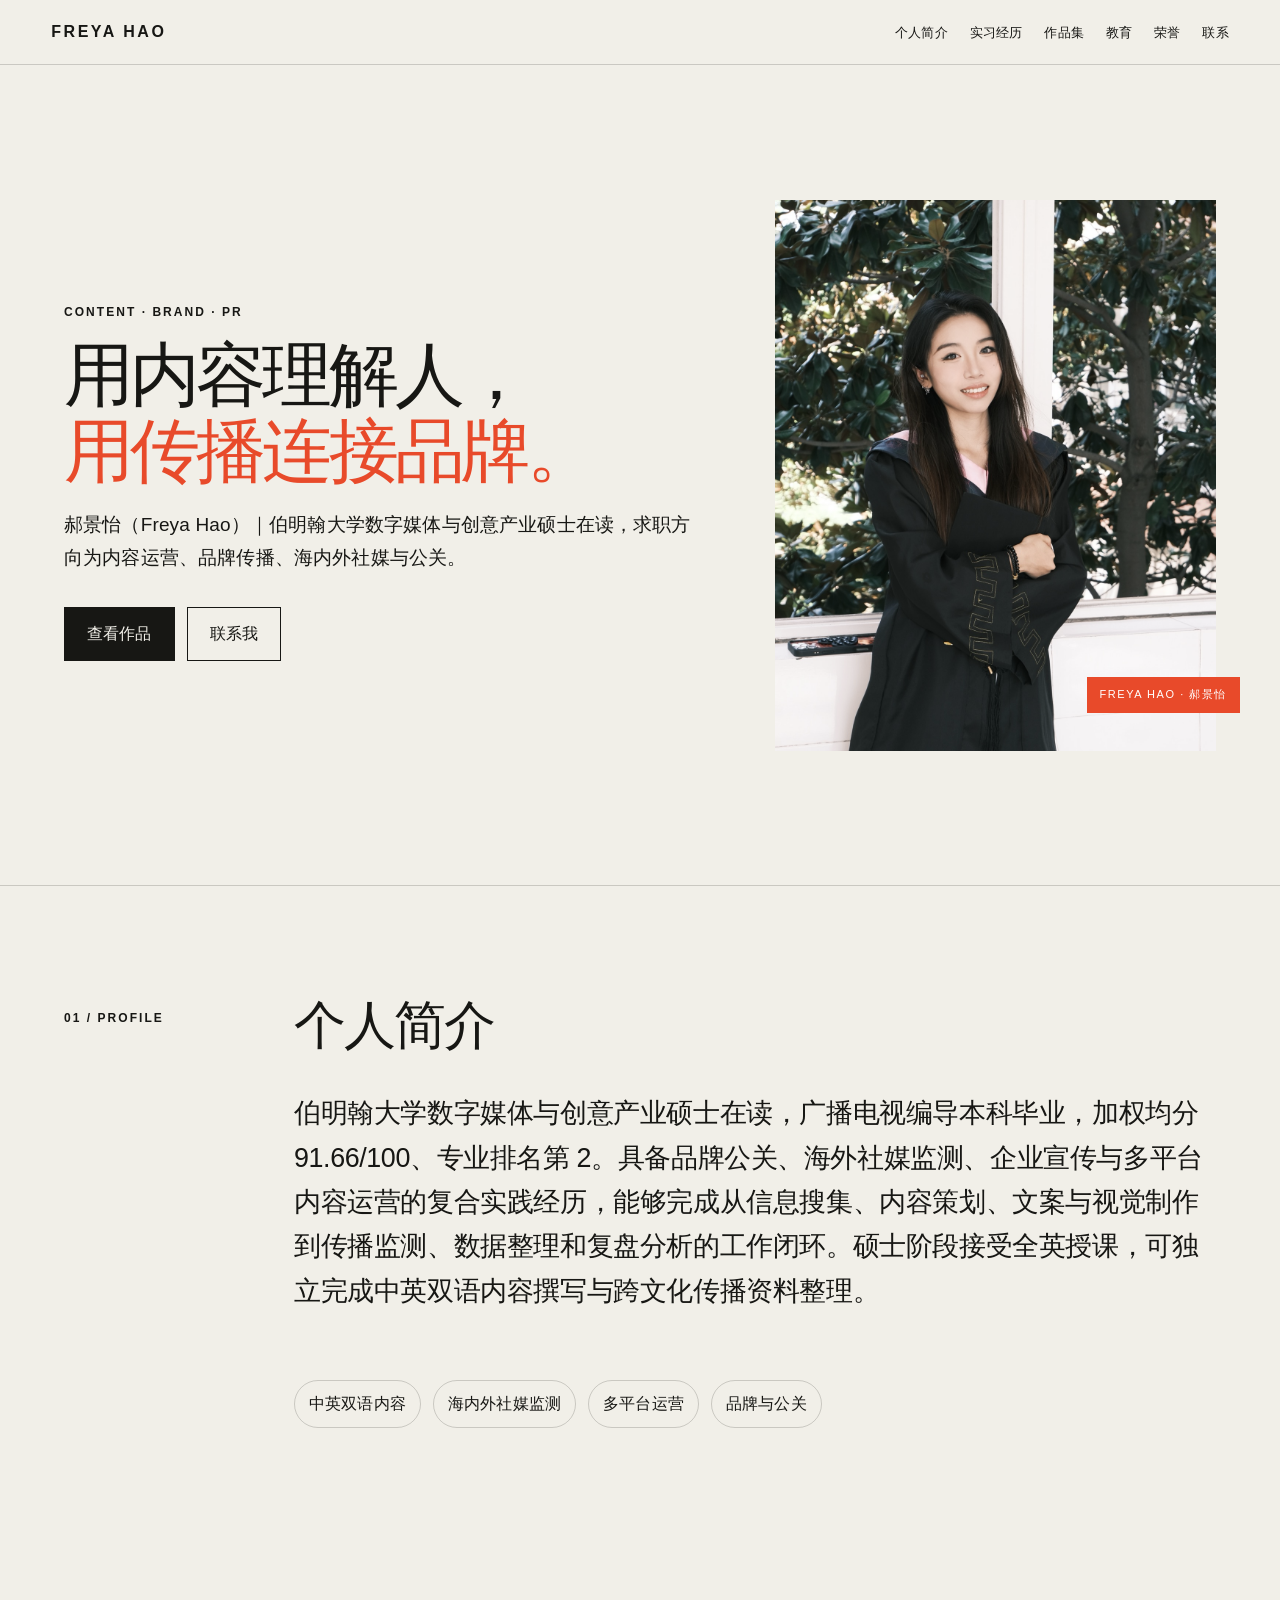
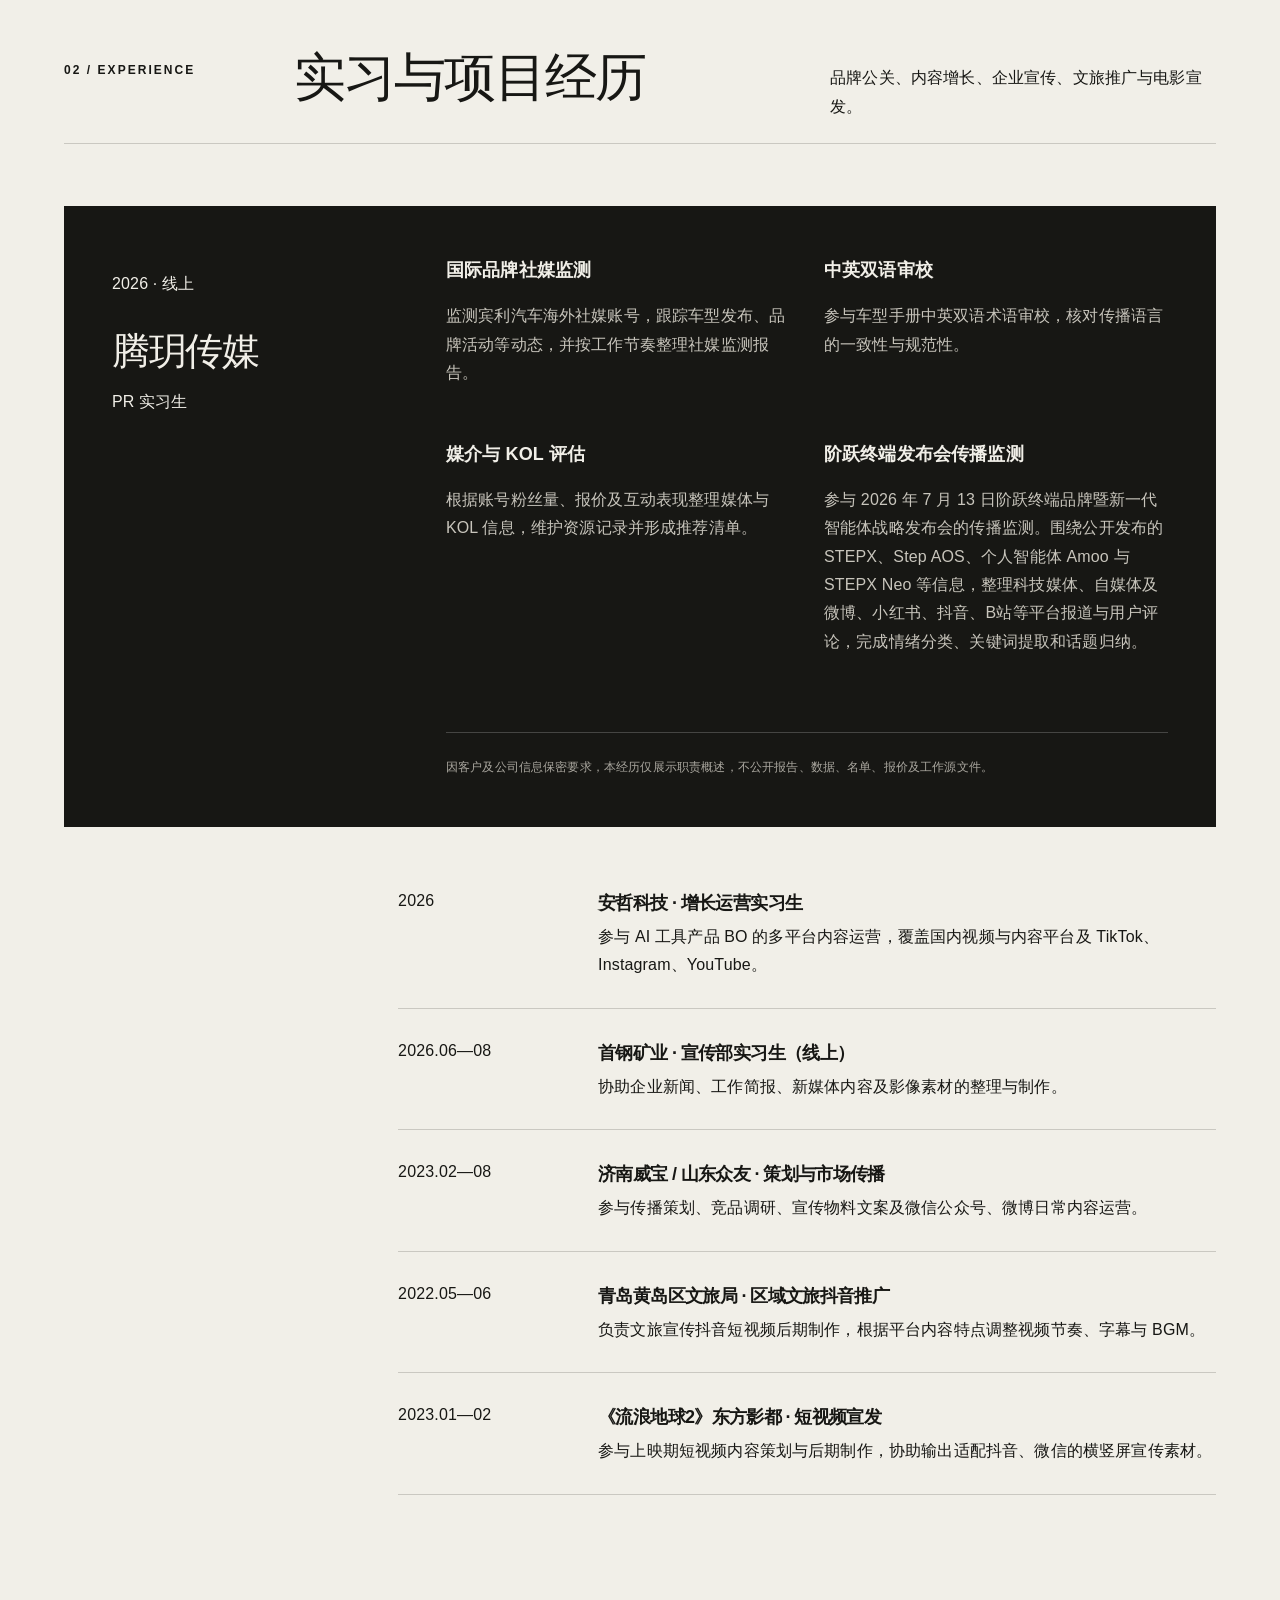
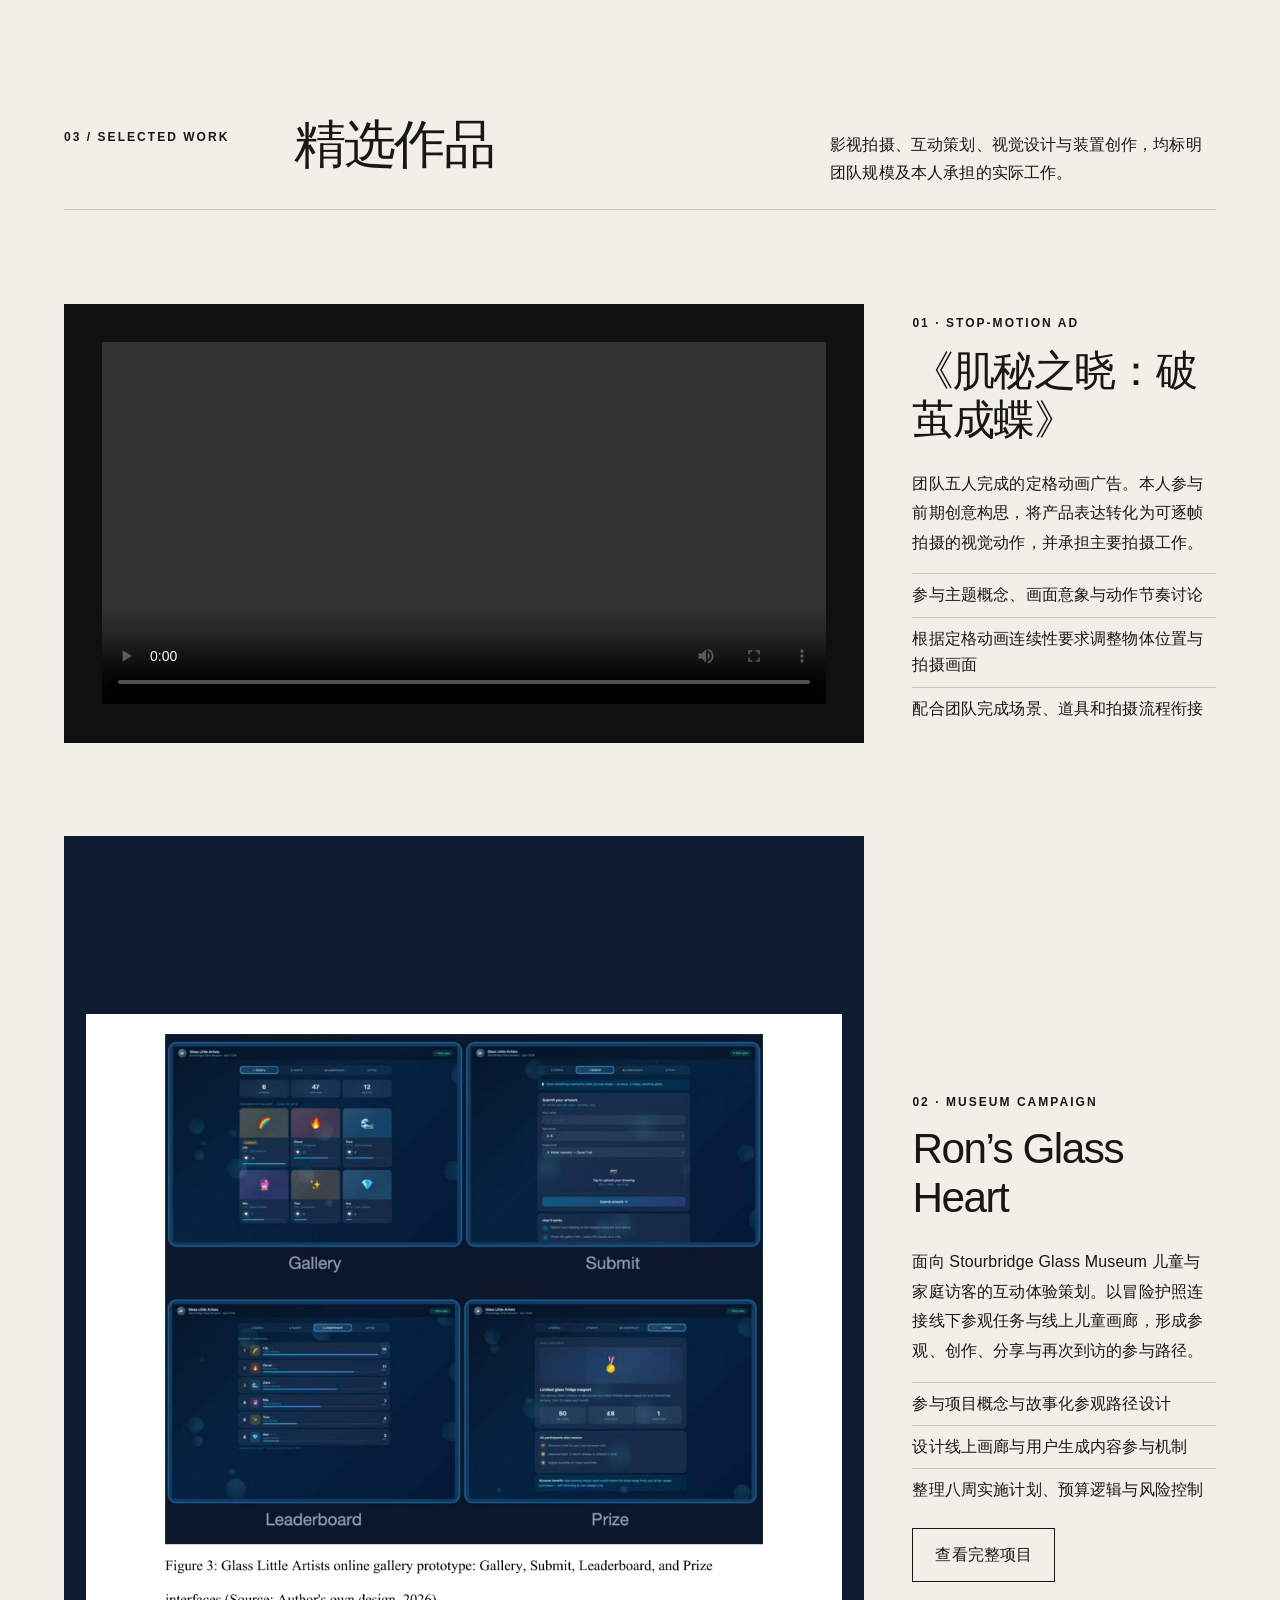
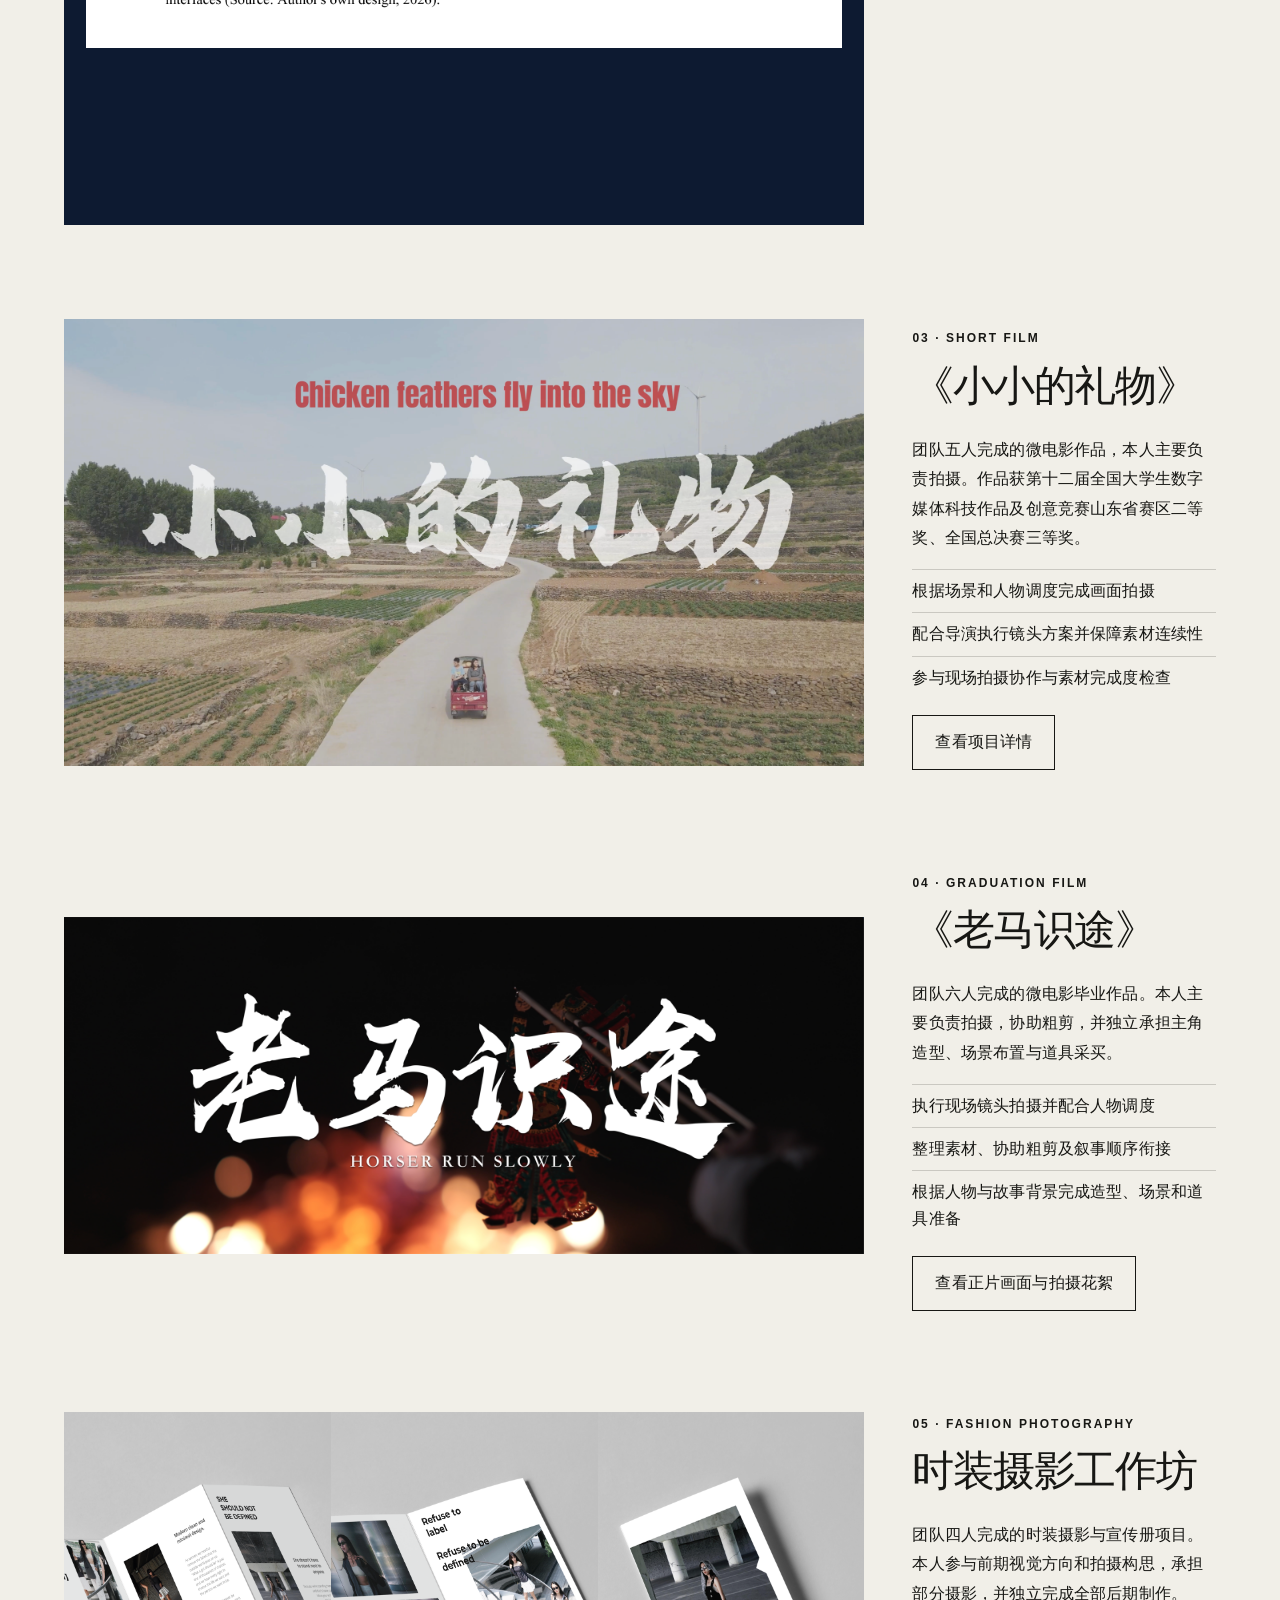
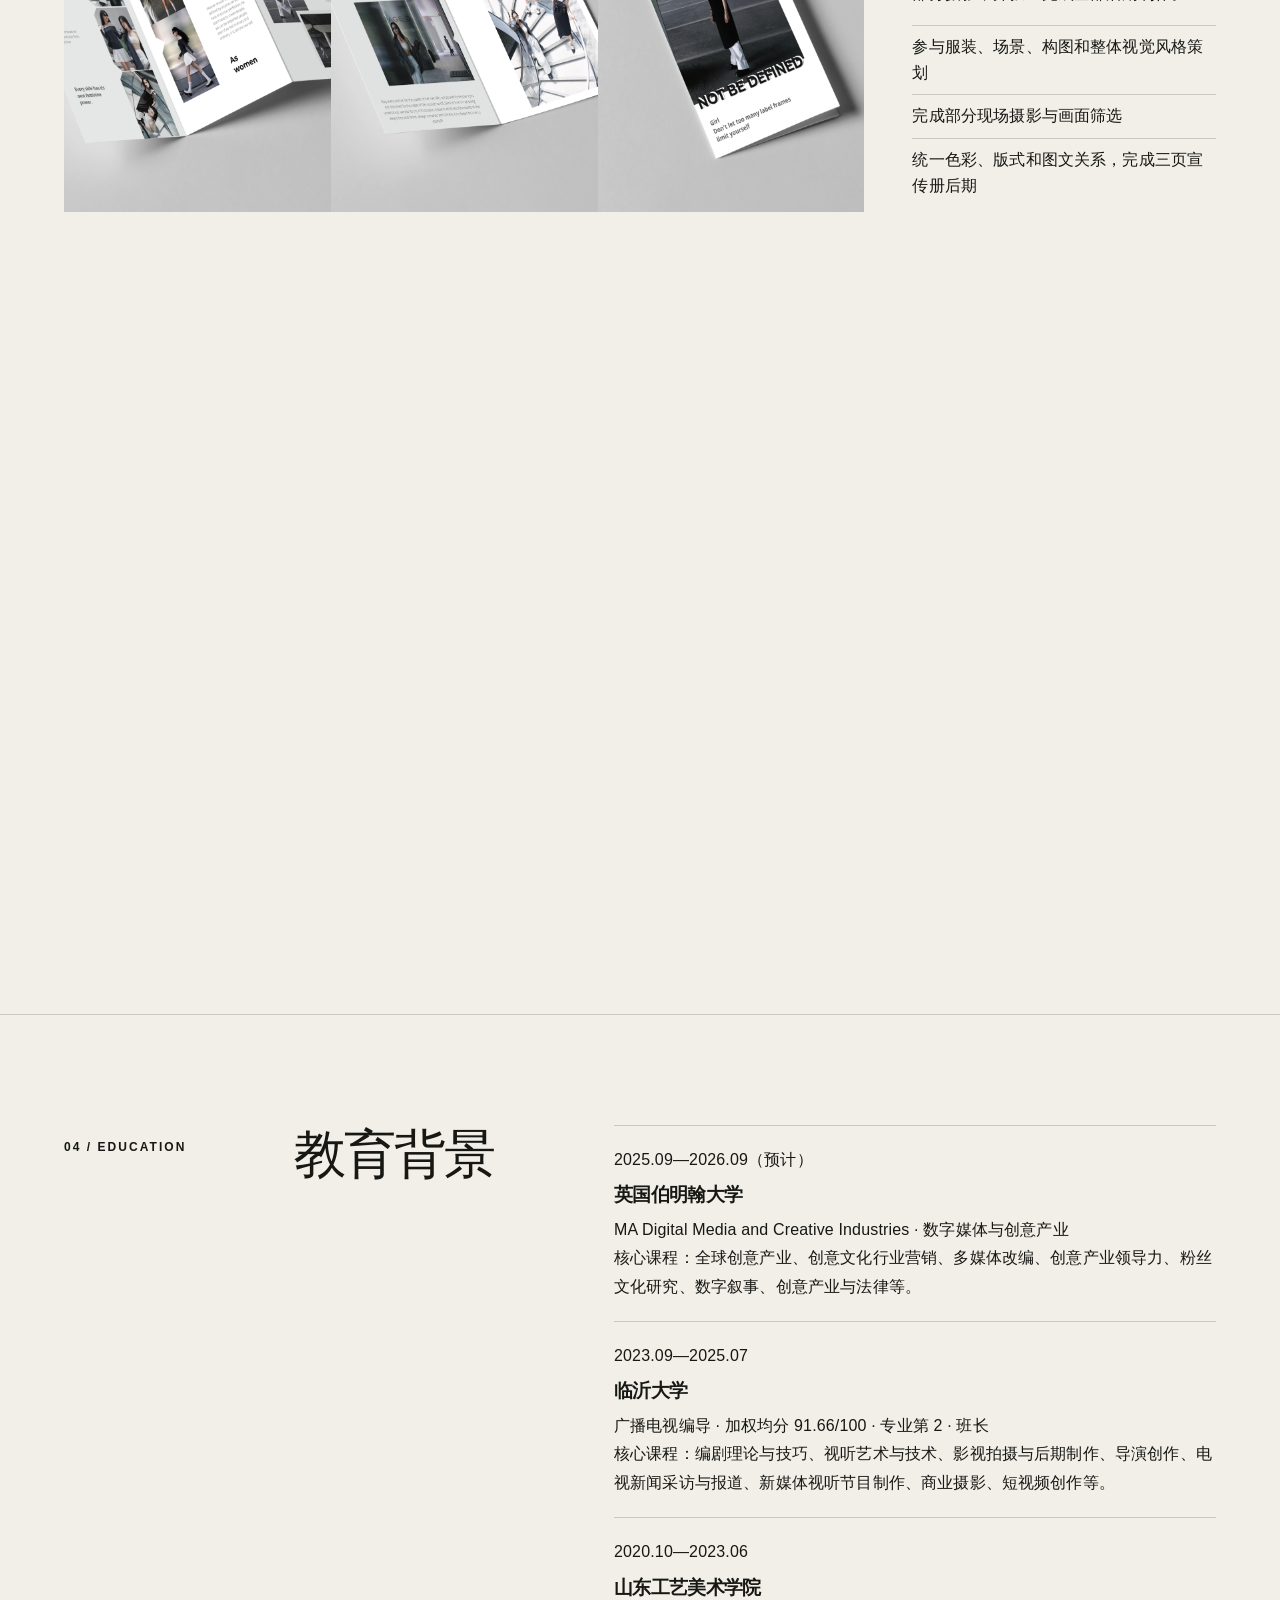
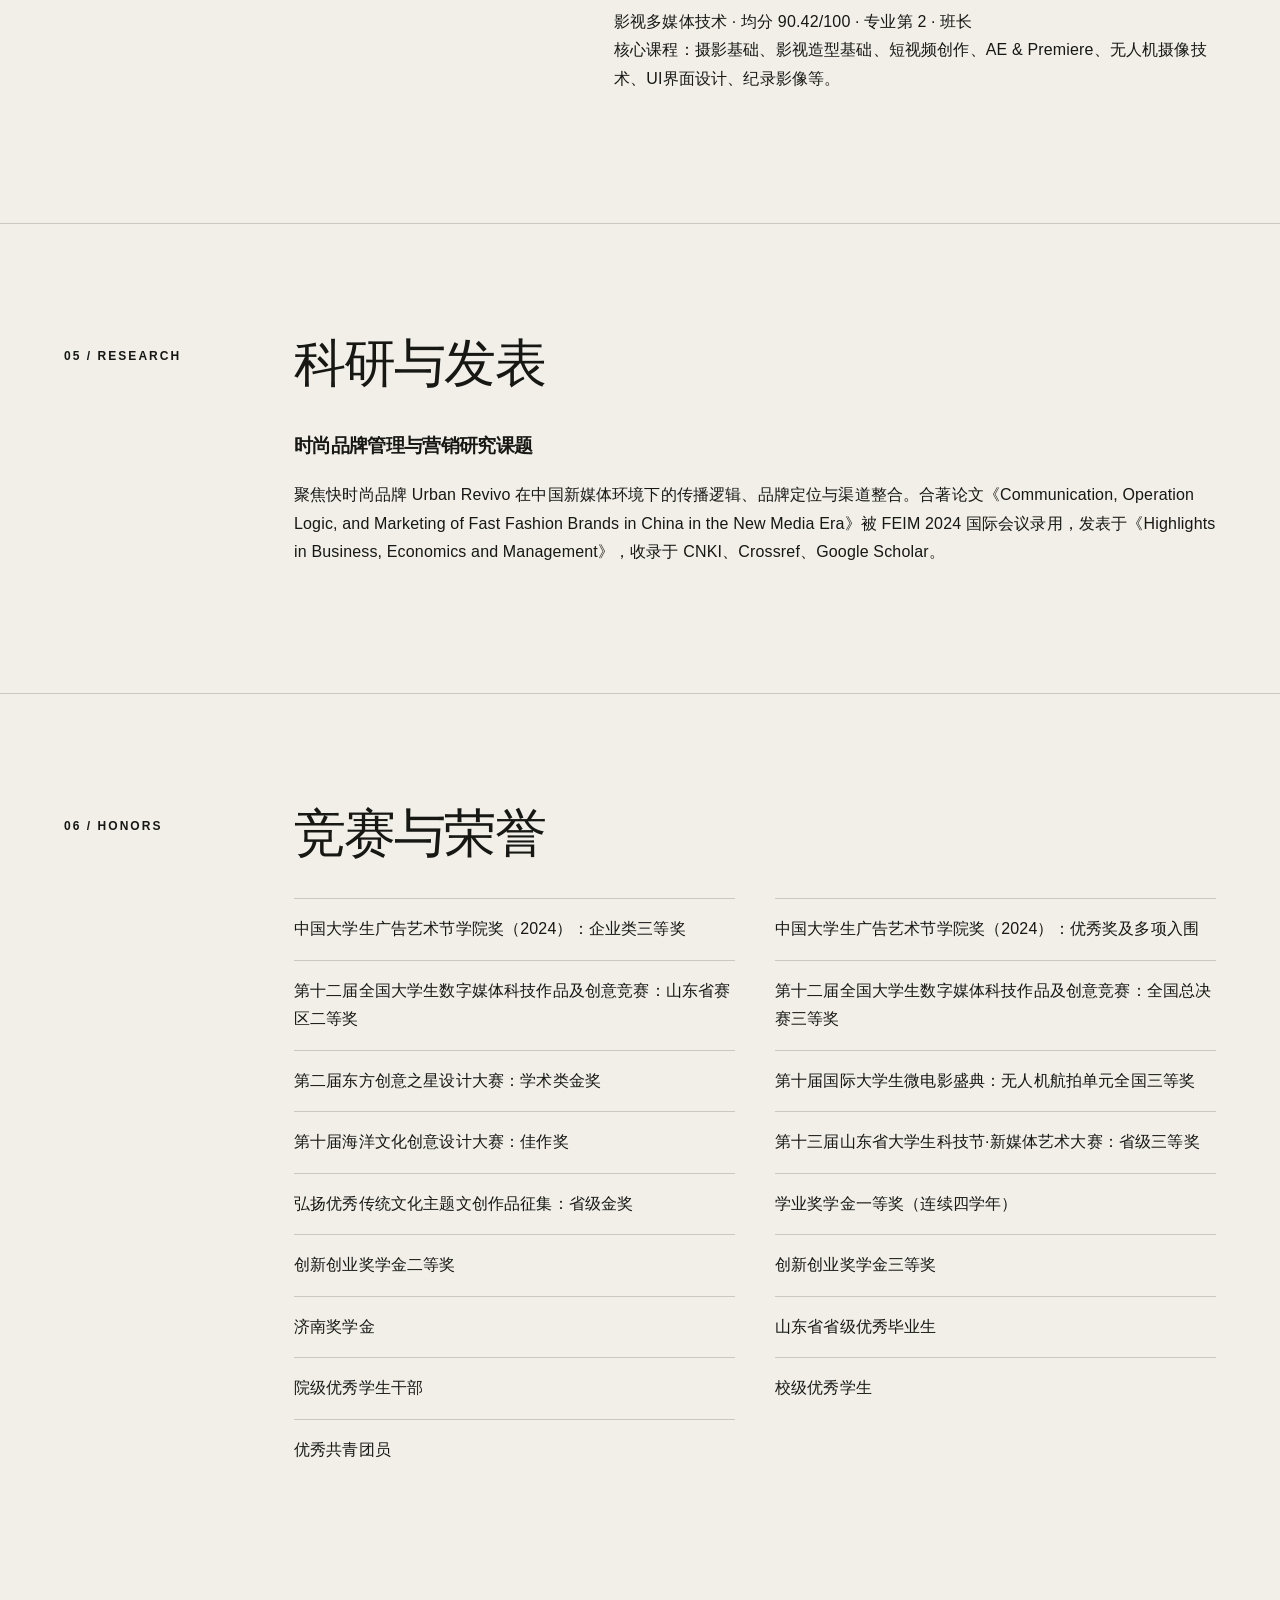
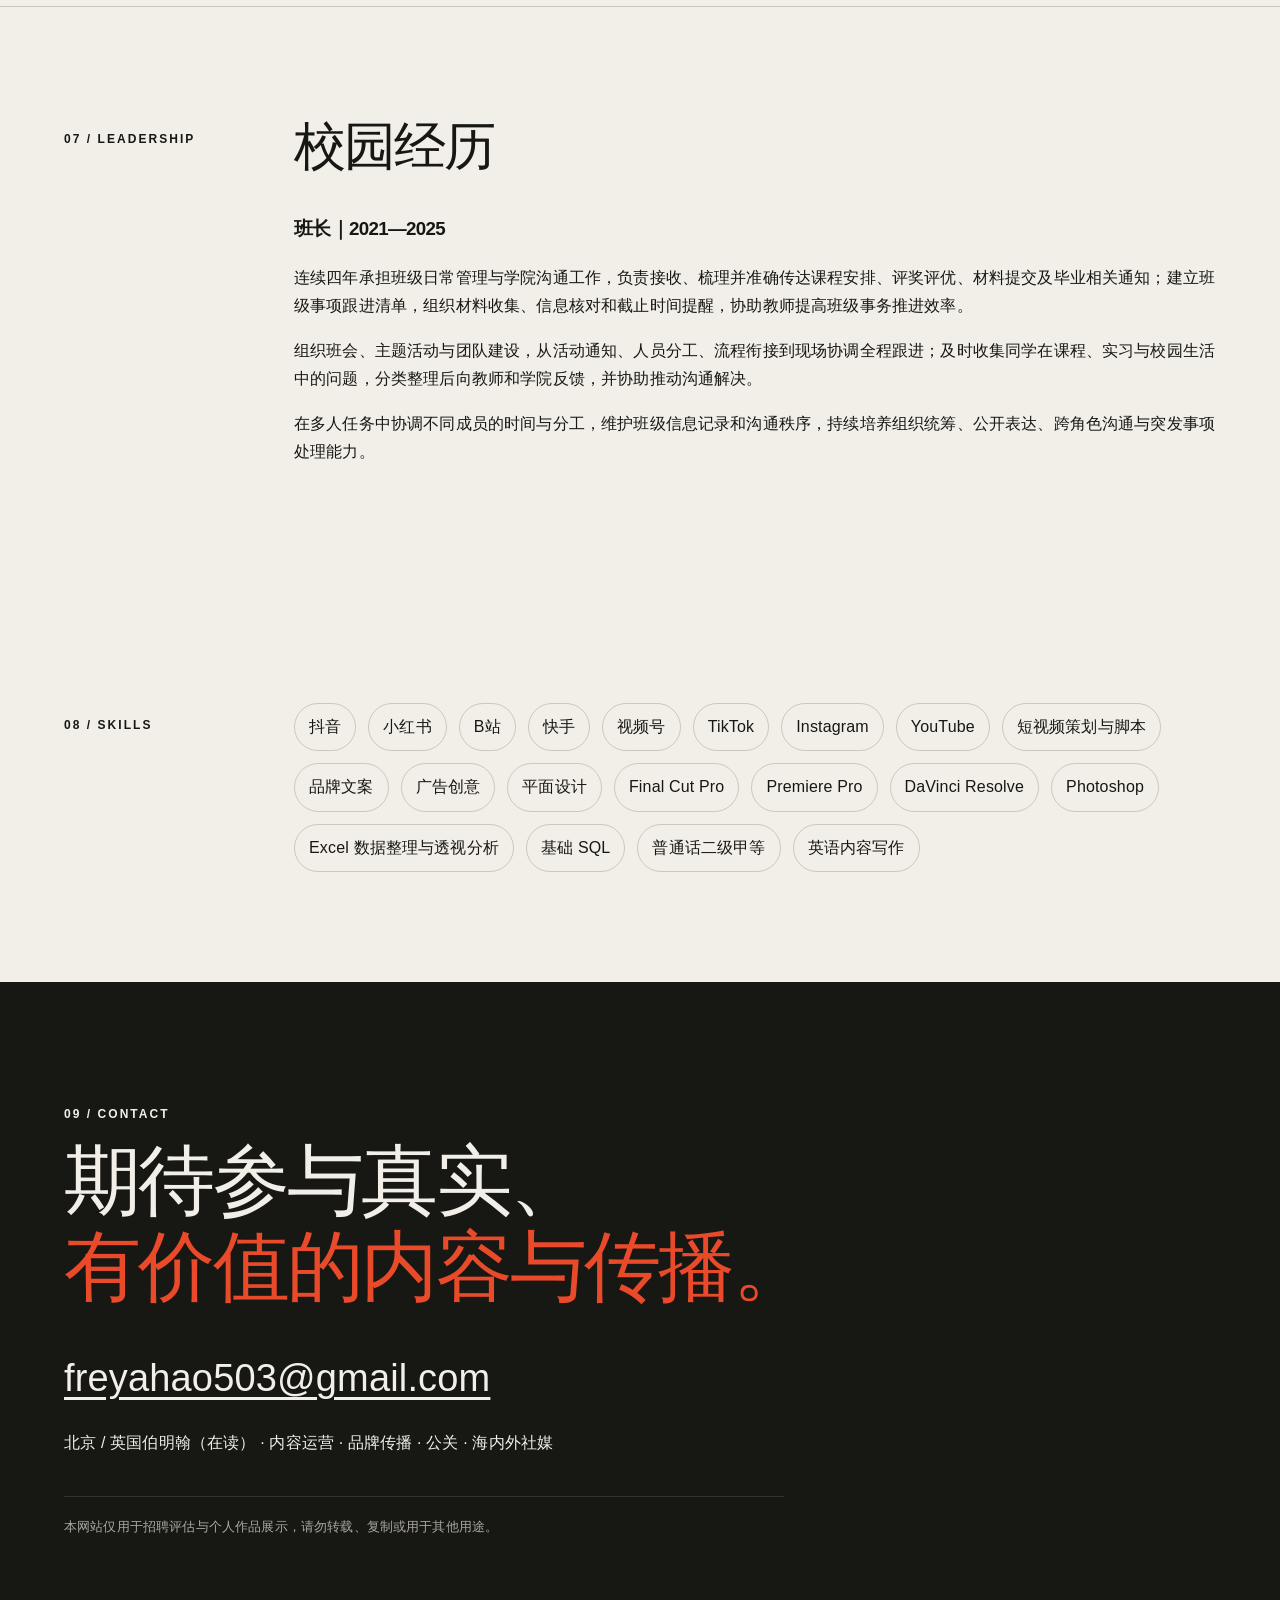
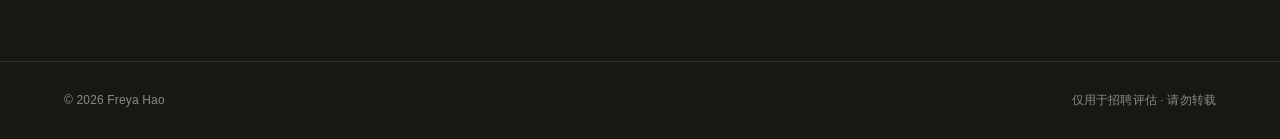
==== index.html @ 4628a7ee "Upload portfolio website" ====
<!doctype html>
<html lang="zh-CN">
<head>
  <meta charset="utf-8">
  <meta name="viewport" content="width=device-width, initial-scale=1">
  <meta name="description" content="郝景怡（Freya Hao）的个人简历与作品集网站。">
  <title>郝景怡 Freya Hao｜内容运营・品牌传播・公关</title>
  <link rel="stylesheet" href="styles.css">
</head>
<body>
  <header class="site-header">
    <a class="brand" href="#top" aria-label="返回首页">FREYA HAO</a>
    <button class="menu-button" type="button" aria-expanded="false" aria-controls="site-nav">菜单</button>
    <nav id="site-nav" aria-label="主要导航">
      <a href="#about">个人简介</a><a href="#experience">实习经历</a><a href="#portfolio">作品集</a><a href="#education">教育</a><a href="#honors">荣誉</a><a href="#contact">联系</a>
    </nav>
  </header>

  <main id="top">
    <section class="hero section">
      <div class="hero-copy reveal">
        <p class="eyebrow">CONTENT · BRAND · PR</p>
        <h1><span>用内容理解人，</span><span><em>用传播连接品牌。</em></span></h1>
        <p class="lead">郝景怡（Freya Hao）｜伯明翰大学数字媒体与创意产业硕士在读，求职方向为内容运营、品牌传播、海内外社媒与公关。</p>
        <div class="actions"><a class="button primary" href="#portfolio">查看作品</a><a class="button" href="#contact">联系我</a></div>
      </div>
      <figure class="hero-portrait reveal">
        <img src="assets/images/graduation.jpg" alt="郝景怡毕业照">
        <figcaption>FREYA HAO · 郝景怡</figcaption>
      </figure>
    </section>

    <section id="about" class="section intro reveal">
      <p class="section-index">01 / PROFILE</p>
      <div><h2>个人简介</h2><p class="statement">伯明翰大学数字媒体与创意产业硕士在读，广播电视编导本科毕业，加权均分 91.66/100、专业排名第 2。具备品牌公关、海外社媒监测、企业宣传与多平台内容运营的复合实践经历，能够完成从信息搜集、内容策划、文案与视觉制作到传播监测、数据整理和复盘分析的工作闭环。硕士阶段接受全英授课，可独立完成中英双语内容撰写与跨文化传播资料整理。</p></div>
      <div class="facts"><span>中英双语内容</span><span>海内外社媒监测</span><span>多平台运营</span><span>品牌与公关</span></div>
    </section>

    <section id="experience" class="section experience">
      <div class="section-heading reveal"><p class="section-index">02 / EXPERIENCE</p><h2>实习与项目经历</h2><p>品牌公关、内容增长、企业宣传、文旅推广与电影宣发。</p></div>
      <article class="featured-experience reveal">
        <div class="experience-meta"><p>2026 · 线上</p><h3>腾玥传媒</h3><p>PR 实习生</p></div>
        <div class="experience-body">
          <div><strong>国际品牌社媒监测</strong><p>监测宾利汽车海外社媒账号，跟踪车型发布、品牌活动等动态，并按工作节奏整理社媒监测报告。</p></div>
          <div><strong>中英双语审校</strong><p>参与车型手册中英双语术语审校，核对传播语言的一致性与规范性。</p></div>
          <div><strong>媒介与 KOL 评估</strong><p>根据账号粉丝量、报价及互动表现整理媒体与 KOL 信息，维护资源记录并形成推荐清单。</p></div>
          <div><strong>阶跃终端发布会传播监测</strong><p>参与 2026 年 7 月 13 日阶跃终端品牌暨新一代智能体战略发布会的传播监测。围绕公开发布的 STEPX、Step AOS、个人智能体 Amoo 与 STEPX Neo 等信息，整理科技媒体、自媒体及微博、小红书、抖音、B站等平台报道与用户评论，完成情绪分类、关键词提取和话题归纳。</p></div>
        </div>
        <p class="confidential-note">因客户及公司信息保密要求，本经历仅展示职责概述，不公开报告、数据、名单、报价及工作源文件。</p>
      </article>
      <div class="timeline reveal">
        <article><time>2026</time><div><h3>安哲科技 · 增长运营实习生</h3><p>参与 AI 工具产品 BO 的多平台内容运营，覆盖国内视频与内容平台及 TikTok、Instagram、YouTube。</p></div></article>
        <article><time>2026.06—08</time><div><h3>首钢矿业 · 宣传部实习生（线上）</h3><p>协助企业新闻、工作简报、新媒体内容及影像素材的整理与制作。</p></div></article>
        <article><time>2023.02—08</time><div><h3>济南威宝 / 山东众友 · 策划与市场传播</h3><p>参与传播策划、竞品调研、宣传物料文案及微信公众号、微博日常内容运营。</p></div></article>
        <article><time>2022.05—06</time><div><h3>青岛黄岛区文旅局 · 区域文旅抖音推广</h3><p>负责文旅宣传抖音短视频后期制作，根据平台内容特点调整视频节奏、字幕与 BGM。</p></div></article>
        <article><time>2023.01—02</time><div><h3>《流浪地球2》东方影都 · 短视频宣发</h3><p>参与上映期短视频内容策划与后期制作，协助输出适配抖音、微信的横竖屏宣传素材。</p></div></article>
      </div>
    </section>

    <section id="portfolio" class="section portfolio">
      <div class="section-heading reveal"><p class="section-index">03 / SELECTED WORK</p><h2>精选作品</h2><p>影视拍摄、互动策划、视觉设计与装置创作，均标明团队规模及本人承担的实际工作。</p></div>
      <article class="project reveal"><div class="video-frame"><video controls preload="metadata"><source src="assets/video/stop-motion.mp4" type="video/mp4">你的浏览器暂不支持视频播放。</video></div><div class="project-copy"><p class="project-no">01 · STOP-MOTION AD</p><h3>《肌秘之晓：破茧成蝶》</h3><p>团队五人完成的定格动画广告。本人参与前期创意构思，将产品表达转化为可逐帧拍摄的视觉动作，并承担主要拍摄工作。</p><ul><li>参与主题概念、画面意象与动作节奏讨论</li><li>根据定格动画连续性要求调整物体位置与拍摄画面</li><li>配合团队完成场景、道具和拍摄流程衔接</li></ul></div></article>
      <article class="project reveal"><div class="project-gallery ron-preview"><img src="assets/images/ron/image3.png" alt="Ron’s Glass Heart 线上儿童画廊界面设计"></div><div class="project-copy"><p class="project-no">02 · MUSEUM CAMPAIGN</p><h3>Ron’s Glass Heart</h3><p>面向 Stourbridge Glass Museum 儿童与家庭访客的互动体验策划。以冒险护照连接线下参观任务与线上儿童画廊，形成参观、创作、分享与再次到访的参与路径。</p><ul><li>参与项目概念与故事化参观路径设计</li><li>设计线上画廊与用户生成内容参与机制</li><li>整理八周实施计划、预算逻辑与风险控制</li></ul><a class="button" href="projects/ron-glass-heart.html">查看完整项目</a></div></article>
      <article class="project reveal"><div><img class="detail-cover" src="assets/images/gift/cover.png" alt="《小小的礼物》正片画面"></div><div class="project-copy"><p class="project-no">03 · SHORT FILM</p><h3>《小小的礼物》</h3><p>团队五人完成的微电影作品，本人主要负责拍摄。作品获第十二届全国大学生数字媒体科技作品及创意竞赛山东省赛区二等奖、全国总决赛三等奖。</p><ul><li>根据场景和人物调度完成画面拍摄</li><li>配合导演执行镜头方案并保障素材连续性</li><li>参与现场拍摄协作与素材完成度检查</li></ul><a class="button" href="projects/little-gift.html">查看项目详情</a></div></article>
      <article class="project reveal"><div><img class="detail-cover" src="assets/images/laoma/cover.png" alt="《老马识途》正片画面"></div><div class="project-copy"><p class="project-no">04 · GRADUATION FILM</p><h3>《老马识途》</h3><p>团队六人完成的微电影毕业作品。本人主要负责拍摄，协助粗剪，并独立承担主角造型、场景布置与道具采买。</p><ul><li>执行现场镜头拍摄并配合人物调度</li><li>整理素材、协助粗剪及叙事顺序衔接</li><li>根据人物与故事背景完成造型、场景和道具准备</li></ul><a class="button" href="projects/laoma.html">查看正片画面与拍摄花絮</a></div></article>
      <article class="project reverse reveal"><div class="fashion-strip"><img src="assets/images/fashion-1.png" alt="时装摄影宣传册页面一"><img src="assets/images/fashion-2.png" alt="时装摄影宣传册页面二"><img src="assets/images/fashion-3.png" alt="时装摄影宣传册页面三"></div><div class="project-copy"><p class="project-no">05 · FASHION PHOTOGRAPHY</p><h3>时装摄影工作坊</h3><p>团队四人完成的时装摄影与宣传册项目。本人参与前期视觉方向和拍摄构思，承担部分摄影，并独立完成全部后期制作。</p><ul><li>参与服装、场景、构图和整体视觉风格策划</li><li>完成部分现场摄影与画面筛选</li><li>统一色彩、版式和图文关系，完成三页宣传册后期</li></ul></div></article>
      <article class="project project-wide reveal"><div class="project-gallery split"><img src="assets/images/pmb-poster.png" alt="P.M.Broken 装置艺术最终版海报"><img src="assets/images/pmb-installation.jpg" alt="P.M.Broken 装置艺术成品现场"></div><div class="project-copy"><p class="project-no">06 · INSTALLATION ART</p><h3>《P.M.Broken》</h3><p>团队四人完成的装置艺术毕业作品。本人从概念讨论进入视觉呈现和实体制作环节，负责创意策划、最终海报设计及部分装置成品制作。</p><ul><li>参与主题概念、空间表达和材料呈现讨论</li><li>完成海报信息层级、图像组合与最终视觉输出</li><li>参与材料处理、成品组装与现场呈现</li></ul><a class="button" href="projects/pmbroken.html">查看设计过程与成品画廊</a></div></article>
    </section>

    <section id="education" class="section education reveal"><p class="section-index">04 / EDUCATION</p><div><h2>教育背景</h2></div><div><article><time>2025.09—2026.09（预计）</time><h3>英国伯明翰大学</h3><p>MA Digital Media and Creative Industries · 数字媒体与创意产业</p><p>核心课程：全球创意产业、创意文化行业营销、多媒体改编、创意产业领导力、粉丝文化研究、数字叙事、创意产业与法律等。</p></article><article><time>2023.09—2025.07</time><h3>临沂大学</h3><p>广播电视编导 · 加权均分 91.66/100 · 专业第 2 · 班长</p><p>核心课程：编剧理论与技巧、视听艺术与技术、影视拍摄与后期制作、导演创作、电视新闻采访与报道、新媒体视听节目制作、商业摄影、短视频创作等。</p></article><article><time>2020.10—2023.06</time><h3>山东工艺美术学院</h3><p>影视多媒体技术 · 均分 90.42/100 · 专业第 2 · 班长</p><p>核心课程：摄影基础、影视造型基础、短视频创作、AE & Premiere、无人机摄像技术、UI界面设计、纪录影像等。</p></article></div></section>
    <section id="research" class="section resume-block reveal"><p class="section-index">05 / RESEARCH</p><div><h2>科研与发表</h2><h3>时尚品牌管理与营销研究课题</h3><p>聚焦快时尚品牌 Urban Revivo 在中国新媒体环境下的传播逻辑、品牌定位与渠道整合。合著论文《Communication, Operation Logic, and Marketing of Fast Fashion Brands in China in the New Media Era》被 FEIM 2024 国际会议录用，发表于《Highlights in Business, Economics and Management》，收录于 CNKI、Crossref、Google Scholar。</p></div></section>
    <section id="honors" class="section resume-block reveal"><p class="section-index">06 / HONORS</p><div><h2>竞赛与荣誉</h2><ul class="honors"><li>中国大学生广告艺术节学院奖（2024）：企业类三等奖</li><li>中国大学生广告艺术节学院奖（2024）：优秀奖及多项入围</li><li>第十二届全国大学生数字媒体科技作品及创意竞赛：山东省赛区二等奖</li><li>第十二届全国大学生数字媒体科技作品及创意竞赛：全国总决赛三等奖</li><li>第二届东方创意之星设计大赛：学术类金奖</li><li>第十届国际大学生微电影盛典：无人机航拍单元全国三等奖</li><li>第十届海洋文化创意设计大赛：佳作奖</li><li>第十三届山东省大学生科技节·新媒体艺术大赛：省级三等奖</li><li>弘扬优秀传统文化主题文创作品征集：省级金奖</li><li>学业奖学金一等奖（连续四学年）</li><li>创新创业奖学金二等奖</li><li>创新创业奖学金三等奖</li><li>济南奖学金</li><li>山东省省级优秀毕业生</li><li>院级优秀学生干部</li><li>校级优秀学生</li><li>优秀共青团员</li></ul></div></section>
    <section id="campus" class="section resume-block reveal"><p class="section-index">07 / LEADERSHIP</p><div><h2>校园经历</h2><h3>班长｜2021—2025</h3><p>连续四年承担班级日常管理与学院沟通工作，负责接收、梳理并准确传达课程安排、评奖评优、材料提交及毕业相关通知；建立班级事项跟进清单，组织材料收集、信息核对和截止时间提醒，协助教师提高班级事务推进效率。</p><p>组织班会、主题活动与团队建设，从活动通知、人员分工、流程衔接到现场协调全程跟进；及时收集同学在课程、实习与校园生活中的问题，分类整理后向教师和学院反馈，并协助推动沟通解决。</p><p>在多人任务中协调不同成员的时间与分工，维护班级信息记录和沟通秩序，持续培养组织统筹、公开表达、跨角色沟通与突发事项处理能力。</p></div></section>

    <section class="section skills reveal"><p class="section-index">08 / SKILLS</p><div class="skill-cloud"><span>抖音</span><span>小红书</span><span>B站</span><span>快手</span><span>视频号</span><span>TikTok</span><span>Instagram</span><span>YouTube</span><span>短视频策划与脚本</span><span>品牌文案</span><span>广告创意</span><span>平面设计</span><span>Final Cut Pro</span><span>Premiere Pro</span><span>DaVinci Resolve</span><span>Photoshop</span><span>Excel 数据整理与透视分析</span><span>基础 SQL</span><span>普通话二级甲等</span><span>英语内容写作</span></div></section>

    <section id="contact" class="section contact reveal"><p class="section-index">09 / CONTACT</p><h2>期待参与真实、<br><em>有价值的内容与传播。</em></h2><a href="mailto:freyahao503@gmail.com">freyahao503@gmail.com</a><p>北京 / 英国伯明翰（在读） · 内容运营 · 品牌传播 · 公关 · 海内外社媒</p><p class="privacy-note">本网站仅用于招聘评估与个人作品展示，请勿转载、复制或用于其他用途。</p></section>
  </main>
  <footer><span>© 2026 Freya Hao</span><span>仅用于招聘评估 · 请勿转载</span></footer>
  <script src="script.js"></script>
</body>
</html>
---- styles.css ----
:root{--ink:#171714;--paper:#f1efe8;--accent:#e84a2a;--line:rgba(23,23,20,.18);--soft:#dcd8ce;--serif:Georgia,"Times New Roman",serif;--sans:Inter,"PingFang SC","Microsoft YaHei",sans-serif}*{box-sizing:border-box}html{scroll-behavior:smooth}body{margin:0;background:var(--paper);color:var(--ink);font-family:var(--sans);font-size:16px;line-height:1.7}.site-header{position:sticky;top:0;z-index:20;display:flex;align-items:center;justify-content:space-between;padding:18px 4vw;border-bottom:1px solid var(--line);background:rgba(241,239,232,.91);backdrop-filter:blur(14px)}.brand{color:inherit;text-decoration:none;font-weight:700;letter-spacing:.16em}.site-header nav{display:flex;gap:28px}.site-header nav a{color:inherit;text-decoration:none;font-size:13px}.site-header nav a:hover{color:var(--accent)}.menu-button{display:none;border:0;background:none;font:inherit}.section{max-width:1280px;margin:auto;padding:110px 5vw}.hero{min-height:820px;display:grid;grid-template-columns:1.15fr .85fr;align-items:center;gap:8vw}.eyebrow,.section-index,.project-no{font-size:12px;letter-spacing:.17em;font-weight:700}.hero h1{margin:.2em 0;font-family:var(--serif);font-size:clamp(56px,7vw,108px);font-weight:400;line-height:.94;letter-spacing:-.055em}.hero h1 em,.contact h2 em{color:var(--accent);font-weight:400}.lead{max-width:600px;font-size:19px}.actions{display:flex;gap:12px;margin-top:32px}.button{display:inline-block;padding:12px 22px;border:1px solid var(--ink);color:inherit;text-decoration:none}.button.primary{background:var(--ink);color:var(--paper)}.hero-portrait{margin:0;position:relative}.hero-portrait img{display:block;width:100%;aspect-ratio:4/5;object-fit:cover;filter:saturate(.8)}.hero-portrait figcaption{position:absolute;right:-24px;bottom:38px;padding:8px 13px;background:var(--accent);color:#fff;font-size:11px;letter-spacing:.14em}.intro{display:grid;grid-template-columns:.35fr 1.65fr;gap:40px;border-top:1px solid var(--line)}h2{font-family:var(--serif);font-size:clamp(40px,5vw,72px);font-weight:400;line-height:1;margin:0 0 36px}.statement{font-family:var(--serif);font-size:clamp(25px,3vw,42px);line-height:1.3;max-width:920px}.facts{grid-column:2;display:flex;gap:12px;flex-wrap:wrap}.facts span,.skill-cloud span{padding:9px 14px;border:1px solid var(--line);border-radius:99px}.section-heading{display:grid;grid-template-columns:.35fr 1fr 1fr;align-items:end;gap:40px;border-bottom:1px solid var(--line);margin-bottom:62px}.section-heading p:last-child{max-width:440px}.featured-experience{display:grid;grid-template-columns:.55fr 1.45fr;gap:60px;padding:48px;background:var(--ink);color:var(--paper)}.tag{display:inline-block;background:var(--accent);padding:5px 9px;font-size:12px}.experience-meta h3{font:400 42px/1.1 var(--serif);margin:32px 0 4px}.experience-body{display:grid;grid-template-columns:1fr 1fr;gap:34px}.experience-body strong{font-size:18px}.experience-body p{color:#c8c5bc}.confidential-note{grid-column:2;margin:0;padding-top:24px;border-top:1px solid rgba(255,255,255,.2);font-size:12px;color:#aaa79f}.timeline{margin-left:29%;padding-top:32px}.timeline article{display:grid;grid-template-columns:170px 1fr;gap:30px;padding:28px 0;border-bottom:1px solid var(--line)}.timeline h3{margin:0;font-size:18px}.timeline p{margin:4px 0 0}.project{display:grid;grid-template-columns:1.45fr .55fr;gap:48px;align-items:center;margin:90px 0}.project.reverse{grid-template-columns:1.45fr .55fr}.project-gallery.split{display:grid;grid-template-columns:1fr 1fr}.project-gallery img,.fashion-strip img{width:100%;height:100%;object-fit:cover}.project-gallery img{aspect-ratio:4/5}.fashion-strip{display:grid;grid-template-columns:repeat(3,1fr)}.fashion-strip img{aspect-ratio:2/3}.project-copy h3{font:400 clamp(36px,4vw,64px)/1 var(--serif);margin:10px 0 24px}.project-copy ul{padding:0;list-style:none}.project-copy li{border-top:1px solid var(--line);padding:8px 0}.video-frame{background:#101010;padding:3vw}.video-frame video{display:block;width:100%;max-height:660px}.project-list{margin-left:25%}.project-list article{display:grid;grid-template-columns:70px 1fr;border-top:1px solid var(--line);padding:25px 0}.project-list h3{margin:0}.project-list p{margin:4px 0}.education{display:grid;grid-template-columns:.35fr 1fr 1fr;gap:40px;border-top:1px solid var(--line)}.education article{padding:20px 0;border-top:1px solid var(--line)}.education article h3{margin:4px 0}.education article p{margin:0}.honors{padding:0;list-style:none}.honors li{padding:16px 0;border-top:1px solid var(--line)}.skills{display:grid;grid-template-columns:.35fr 1.65fr;gap:40px}.skill-cloud{display:flex;gap:12px;flex-wrap:wrap}.contact{background:var(--ink);color:var(--paper);max-width:none;padding-left:max(5vw,calc((100vw - 1280px)/2 + 5vw))}.contact h2{font-size:clamp(48px,7vw,100px);max-width:1050px}.contact>a{color:var(--paper);font-size:clamp(19px,3vw,38px);text-underline-offset:6px}footer{display:flex;justify-content:space-between;padding:28px 5vw;background:var(--ink);color:#8c8981;border-top:1px solid #333;font-size:12px}.reveal{opacity:0;transform:translateY(24px);transition:opacity .7s,transform .7s}.reveal.visible{opacity:1;transform:none}@media(max-width:800px){.site-header nav{display:none;position:absolute;left:0;right:0;top:65px;padding:22px 5vw;background:var(--paper);border-bottom:1px solid var(--line);flex-direction:column}.site-header nav.open{display:flex}.menu-button{display:block}.section{padding:75px 6vw}.hero{grid-template-columns:1fr;min-height:auto;padding-top:70px}.hero h1{font-size:clamp(48px,15vw,76px)}.hero-portrait{max-width:520px}.intro,.section-heading,.education,.skills{grid-template-columns:1fr}.facts{grid-column:1}.section-heading{align-items:start;gap:0}.featured-experience{grid-template-columns:1fr;padding:30px 24px}.experience-body{grid-template-columns:1fr}.confidential-note{grid-column:1}.timeline{margin:0}.timeline article{grid-template-columns:1fr;gap:5px}.project,.project.reverse{grid-template-columns:1fr;margin:65px 0}.project-copy{order:-1}.project-gallery.split{gap:4px}.fashion-strip{overflow:auto}.fashion-strip img{min-width:240px}.project-list{margin:0}.education{gap:60px}.section-index{margin-bottom:24px}footer{gap:20px;flex-direction:column}}
@media(prefers-reduced-motion:reduce){html{scroll-behavior:auto}.reveal{opacity:1;transform:none;transition:none}}

/* Multi-page portfolio additions */
.project-list a{display:grid;grid-template-columns:55px 180px 1fr;gap:24px;align-items:center;border-top:1px solid var(--line);padding:25px 0;color:inherit;text-decoration:none}.project-list a img{width:100%;aspect-ratio:16/10;object-fit:cover}.project-list a b{color:var(--accent);font-size:13px}.resume-block{display:grid;grid-template-columns:.35fr 1.65fr;gap:40px;border-top:1px solid var(--line)}.contact>a{display:block;width:max-content}.detail-main{max-width:1200px;margin:auto}.detail-hero{padding-top:90px}.detail-hero h1{font:400 clamp(48px,8vw,108px)/.95 var(--serif);letter-spacing:-.05em;max-width:1050px}.detail-meta{display:flex;gap:12px;flex-wrap:wrap}.detail-meta span{border:1px solid var(--line);padding:7px 12px}.detail-cover{display:block;width:100%;max-height:760px;object-fit:cover}.detail-copy{max-width:850px;margin:0 auto}.detail-copy h2{margin-top:60px}.detail-gallery{display:grid;grid-template-columns:repeat(2,1fr);gap:12px}.detail-gallery img{width:100%;height:100%;max-height:760px;object-fit:cover}.detail-gallery .wide{grid-column:1/-1}.back-link{color:inherit;text-decoration:none}.project-nav{display:flex;justify-content:space-between;border-top:1px solid var(--line);padding-top:28px;margin-top:80px}.project-nav a{color:inherit}.detail-copy .button{margin-top:24px}
@media(max-width:800px){.project-list a{grid-template-columns:42px 90px 1fr;gap:10px}.resume-block{grid-template-columns:1fr;gap:20px}.detail-gallery{grid-template-columns:1fr}.detail-gallery .wide{grid-column:auto}}

/* Typography and layout refinement */
:root{--sans:-apple-system,BlinkMacSystemFont,"SF Pro Display","PingFang SC","Hiragino Sans GB","Microsoft YaHei",Arial,sans-serif;--serif:"Iowan Old Style","Baskerville","Songti SC",Georgia,serif}body{font-size:16px;line-height:1.78;letter-spacing:.01em}h1,h2,h3,.statement,.experience-meta h3,.project-copy h3,.detail-hero h1{font-family:var(--sans);letter-spacing:-.035em}h2{font-size:clamp(38px,4.1vw,60px);font-weight:500;line-height:1.12}.hero{grid-template-columns:minmax(0,1.18fr) minmax(320px,.82fr);gap:6vw}.hero h1{max-width:720px;font-size:clamp(52px,5.5vw,82px);font-weight:500;line-height:1.08;letter-spacing:-.055em}.hero h1 em,.contact h2 em{font-style:normal;font-weight:500}.lead{max-width:680px;line-height:1.75}.intro{grid-template-columns:190px minmax(0,1fr)}.statement{font-size:clamp(22px,2.1vw,30px);font-weight:400;line-height:1.65;letter-spacing:-.015em}.section-heading{grid-template-columns:190px minmax(300px,.9fr) minmax(240px,.7fr);align-items:start}.section-heading h2{max-width:520px}.experience-meta h3{font-size:38px;font-weight:500}.project-copy h3{font-size:clamp(32px,3.3vw,50px);font-weight:500;line-height:1.16}.project-copy p{line-height:1.85}.project-copy li{line-height:1.65}.education{grid-template-columns:190px 280px minmax(0,1fr)}.resume-block,.skills{grid-template-columns:190px minmax(0,1fr)}.contact h2{font-size:clamp(46px,6vw,82px);line-height:1.12}.honors{display:grid;grid-template-columns:repeat(2,minmax(0,1fr));column-gap:40px}.honors li{break-inside:avoid}.site-header nav{gap:22px}
@media(max-width:900px){.section-heading{grid-template-columns:1fr}.hero{grid-template-columns:1fr}.hero h1{font-size:clamp(46px,10vw,70px)}.intro,.education,.resume-block,.skills{grid-template-columns:1fr}.facts{grid-column:1}.honors{grid-template-columns:1fr}}

.hero h1 span{display:block;white-space:nowrap}.ron-preview{display:flex;align-items:center;justify-content:center;background:#0d1a31;padding:22px}.ron-preview img{display:block;width:100%;height:auto;object-fit:contain}.ron-cover{height:auto;max-height:none;object-fit:contain;background:#0d1a31}.ron-gallery img{height:auto;max-height:none;object-fit:contain;background:#fff}.original-film{max-width:1200px;margin:0 auto;padding:0 5vw 40px}.original-film video{display:block;width:100%;max-height:760px;background:#111}.original-film p{margin:10px 0;color:#666;font-size:13px}.pmb-cover{height:auto;max-height:none;object-fit:contain}.pmb-gallery{display:grid;grid-template-columns:repeat(2,minmax(0,1fr));gap:28px}.pmb-gallery figure{margin:0}.pmb-gallery figure.wide{grid-column:1/-1}.pmb-gallery img{display:block;width:100%;height:auto;max-height:780px;object-fit:contain;background:#e4e0d7}.pmb-gallery figcaption{padding:10px 0;border-bottom:1px solid var(--line);font-size:13px;color:#666}
.external-film img{display:block;width:100%;height:auto;max-height:760px;object-fit:contain;background:#111}.external-film .button{margin-top:8px}.external-film p{font-size:15px;color:var(--ink)}
.privacy-note{max-width:720px;margin-top:38px;padding-top:18px;border-top:1px solid #333;color:#aaa79f;font-size:13px}
@media(max-width:800px){.hero h1 span{white-space:normal}.pmb-gallery{grid-template-columns:1fr}.pmb-gallery figure.wide{grid-column:auto}}
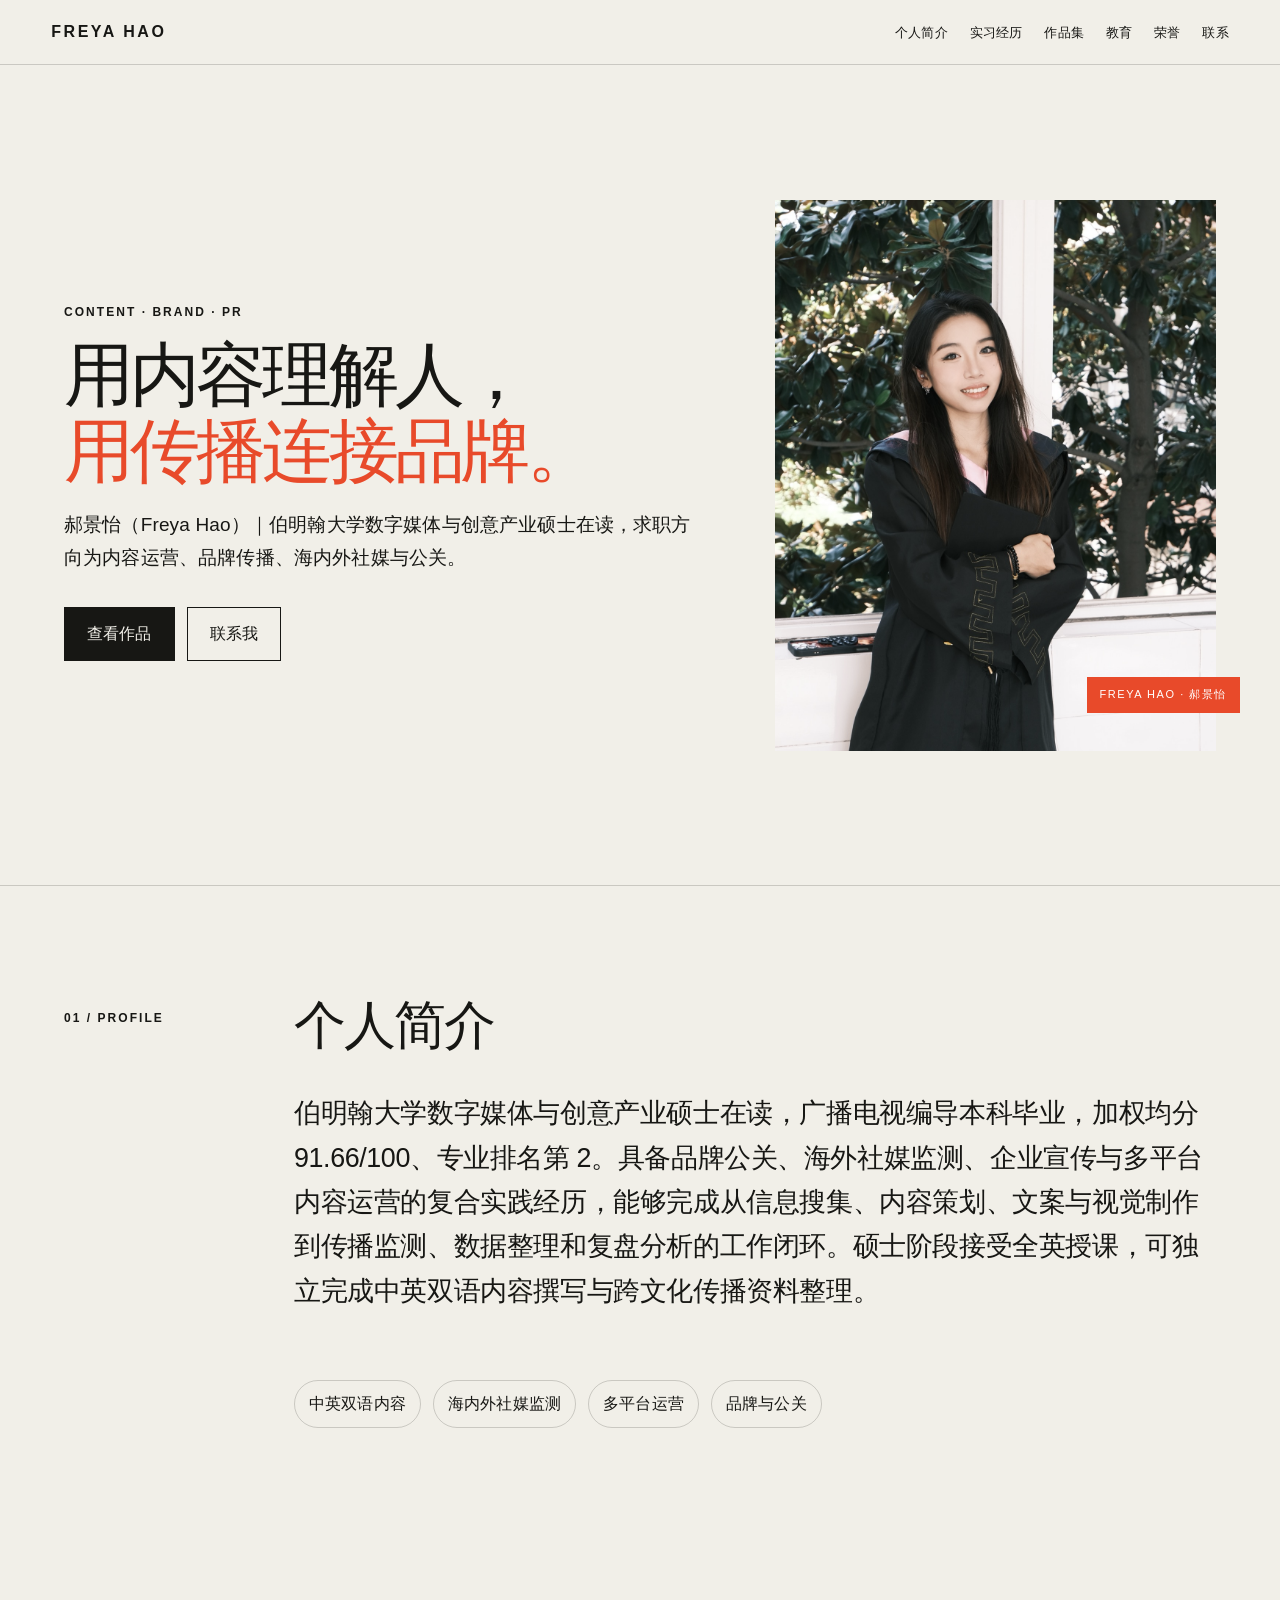
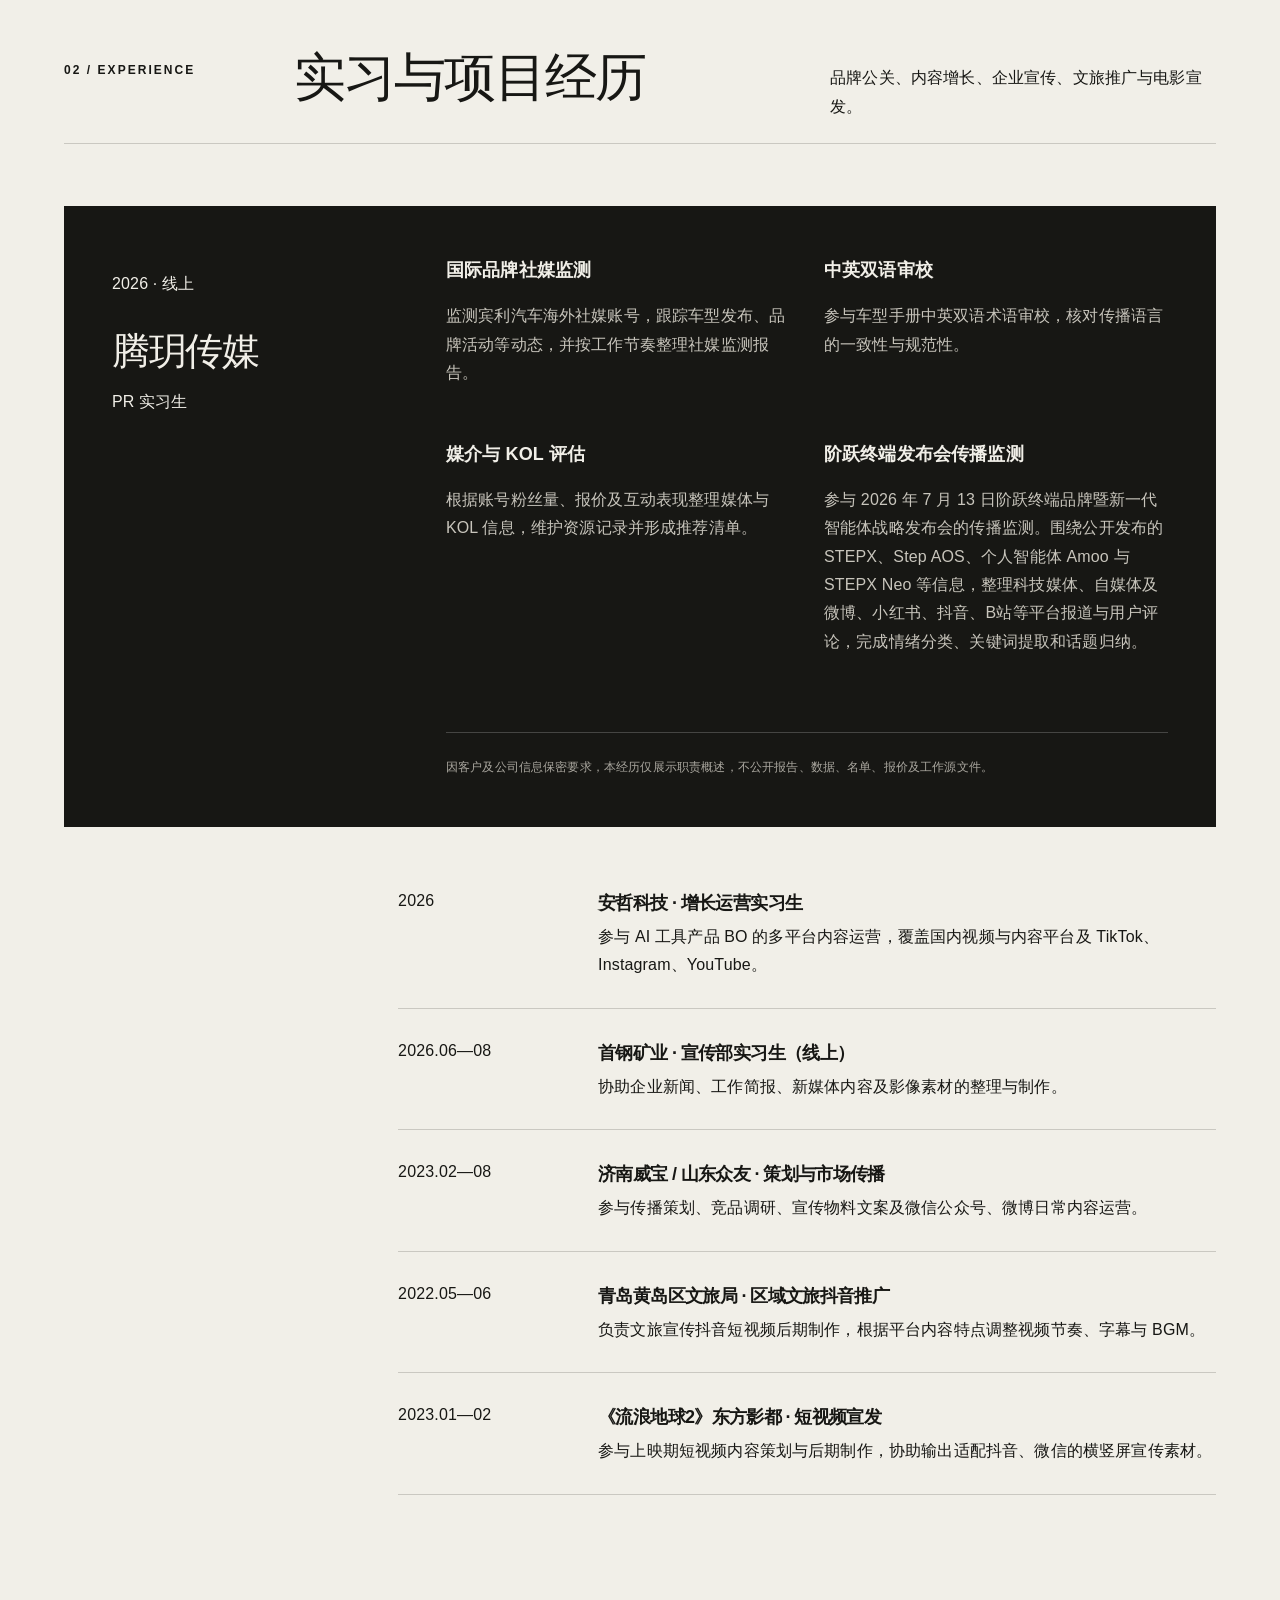
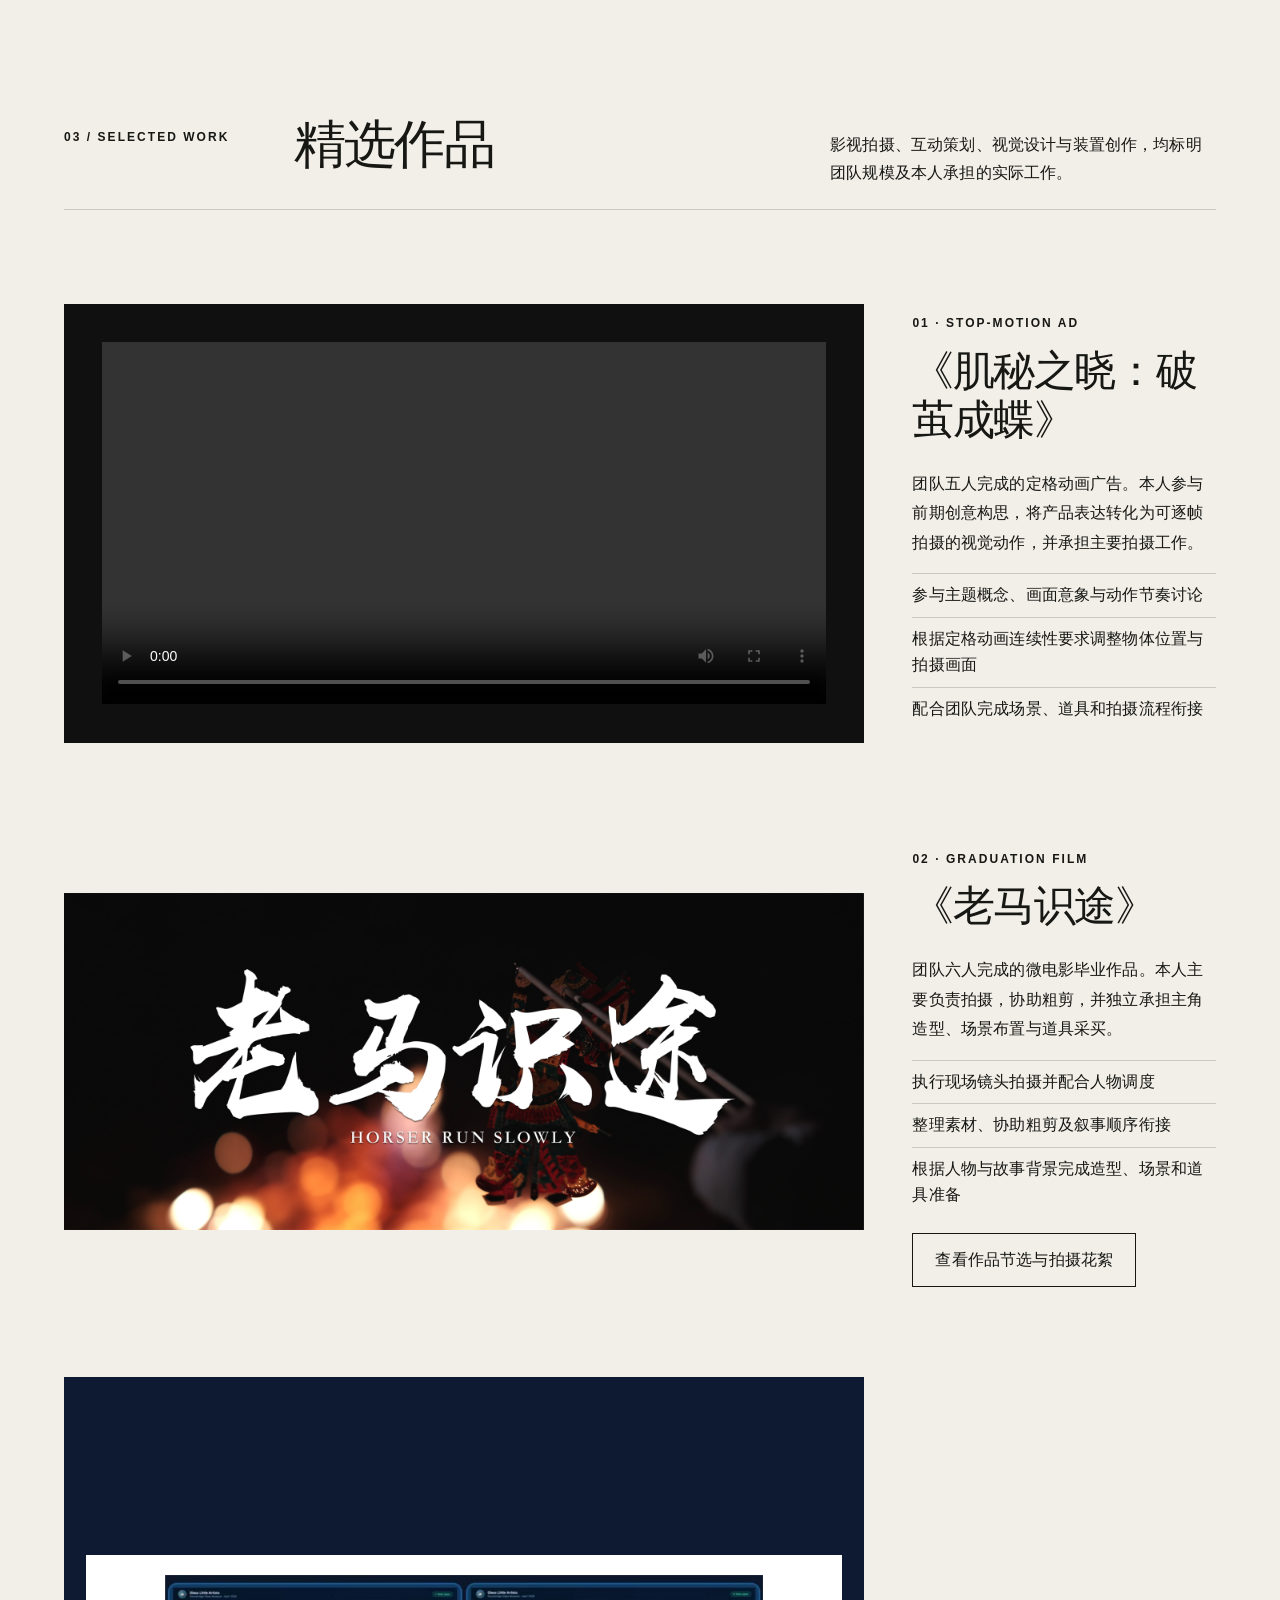
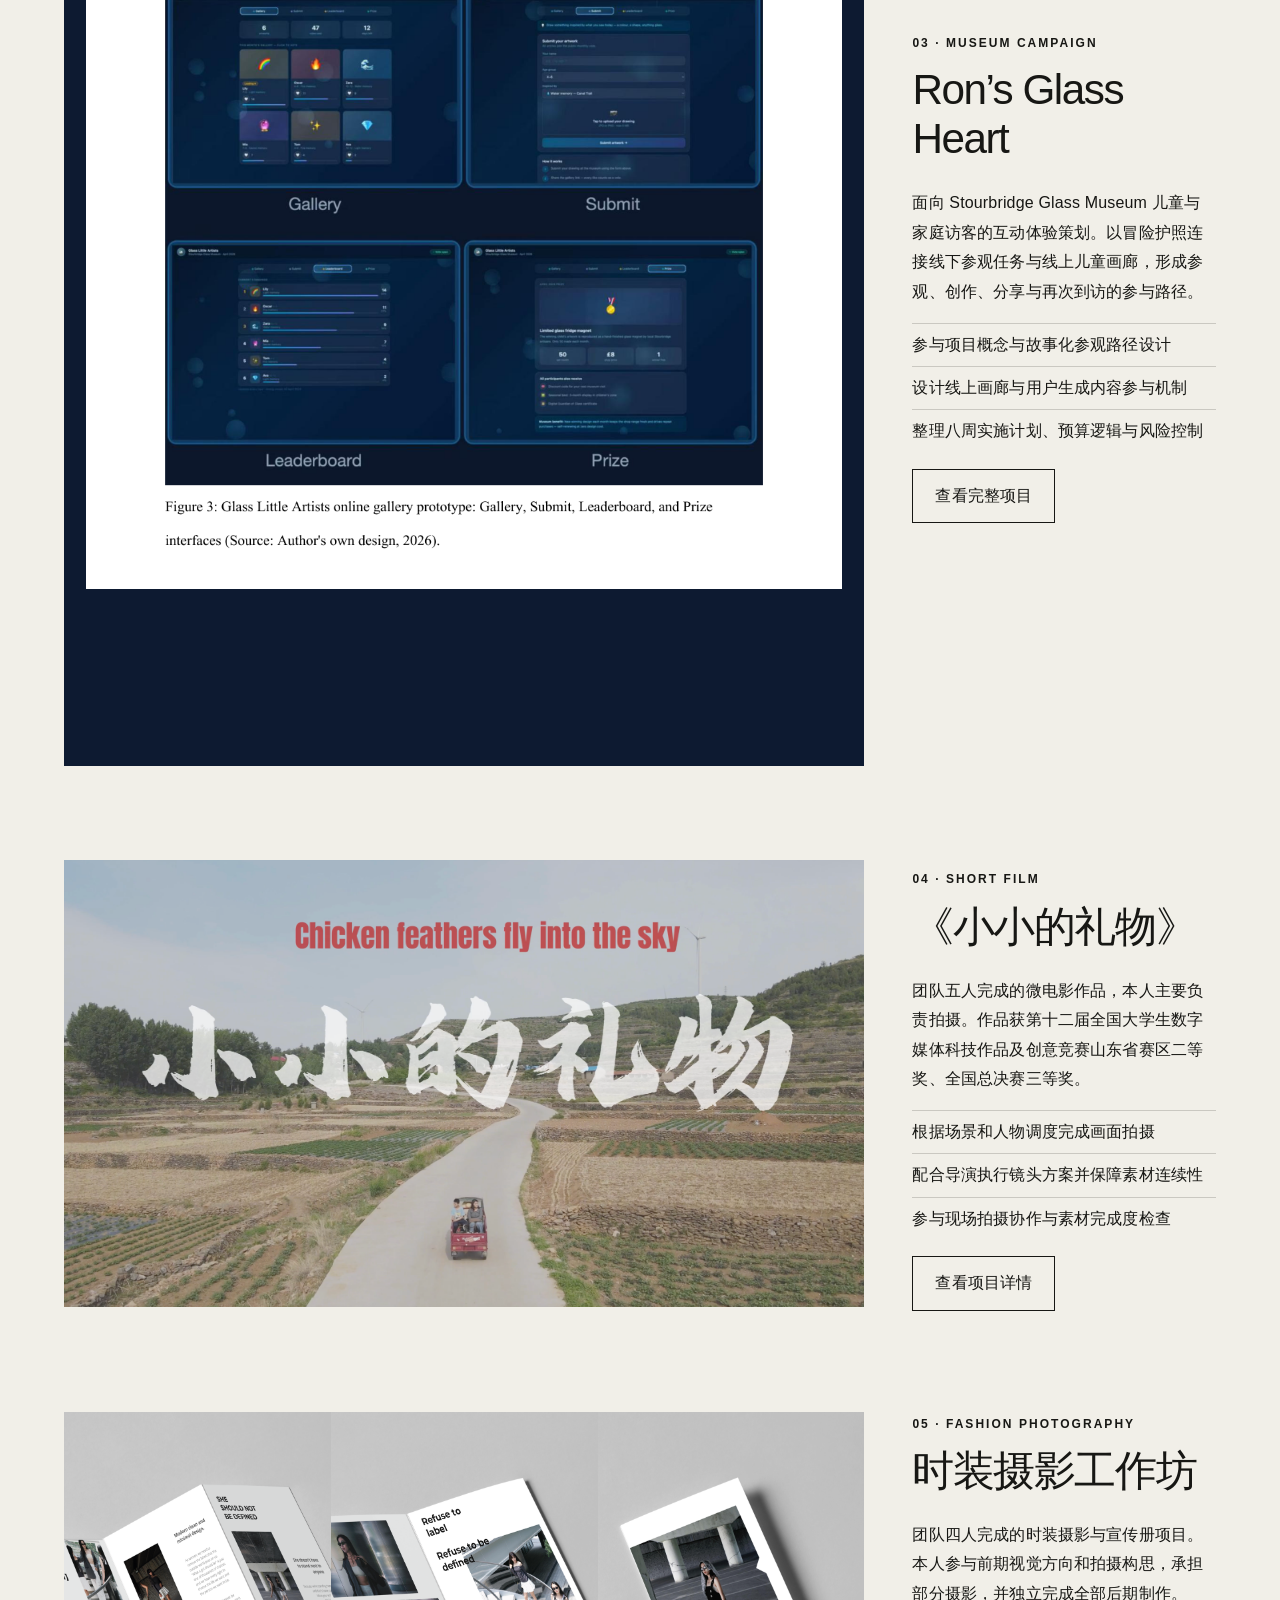
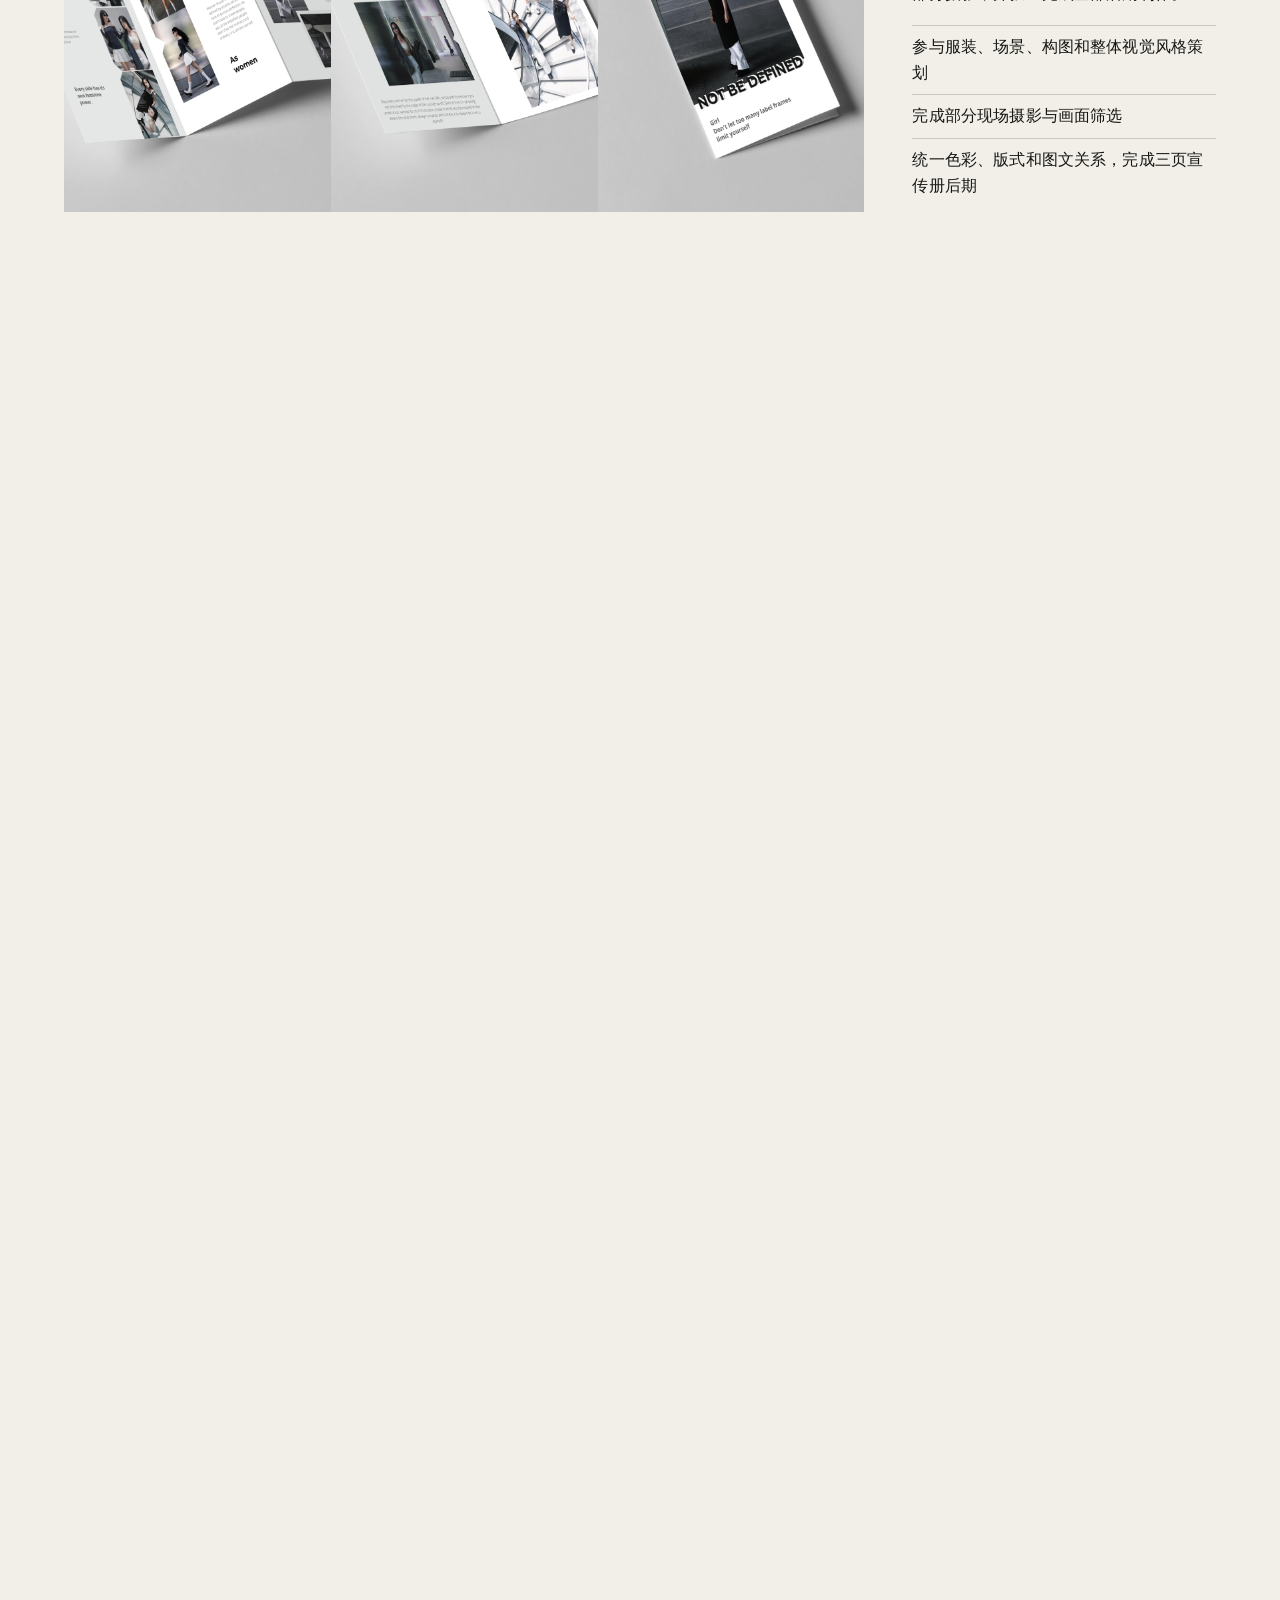
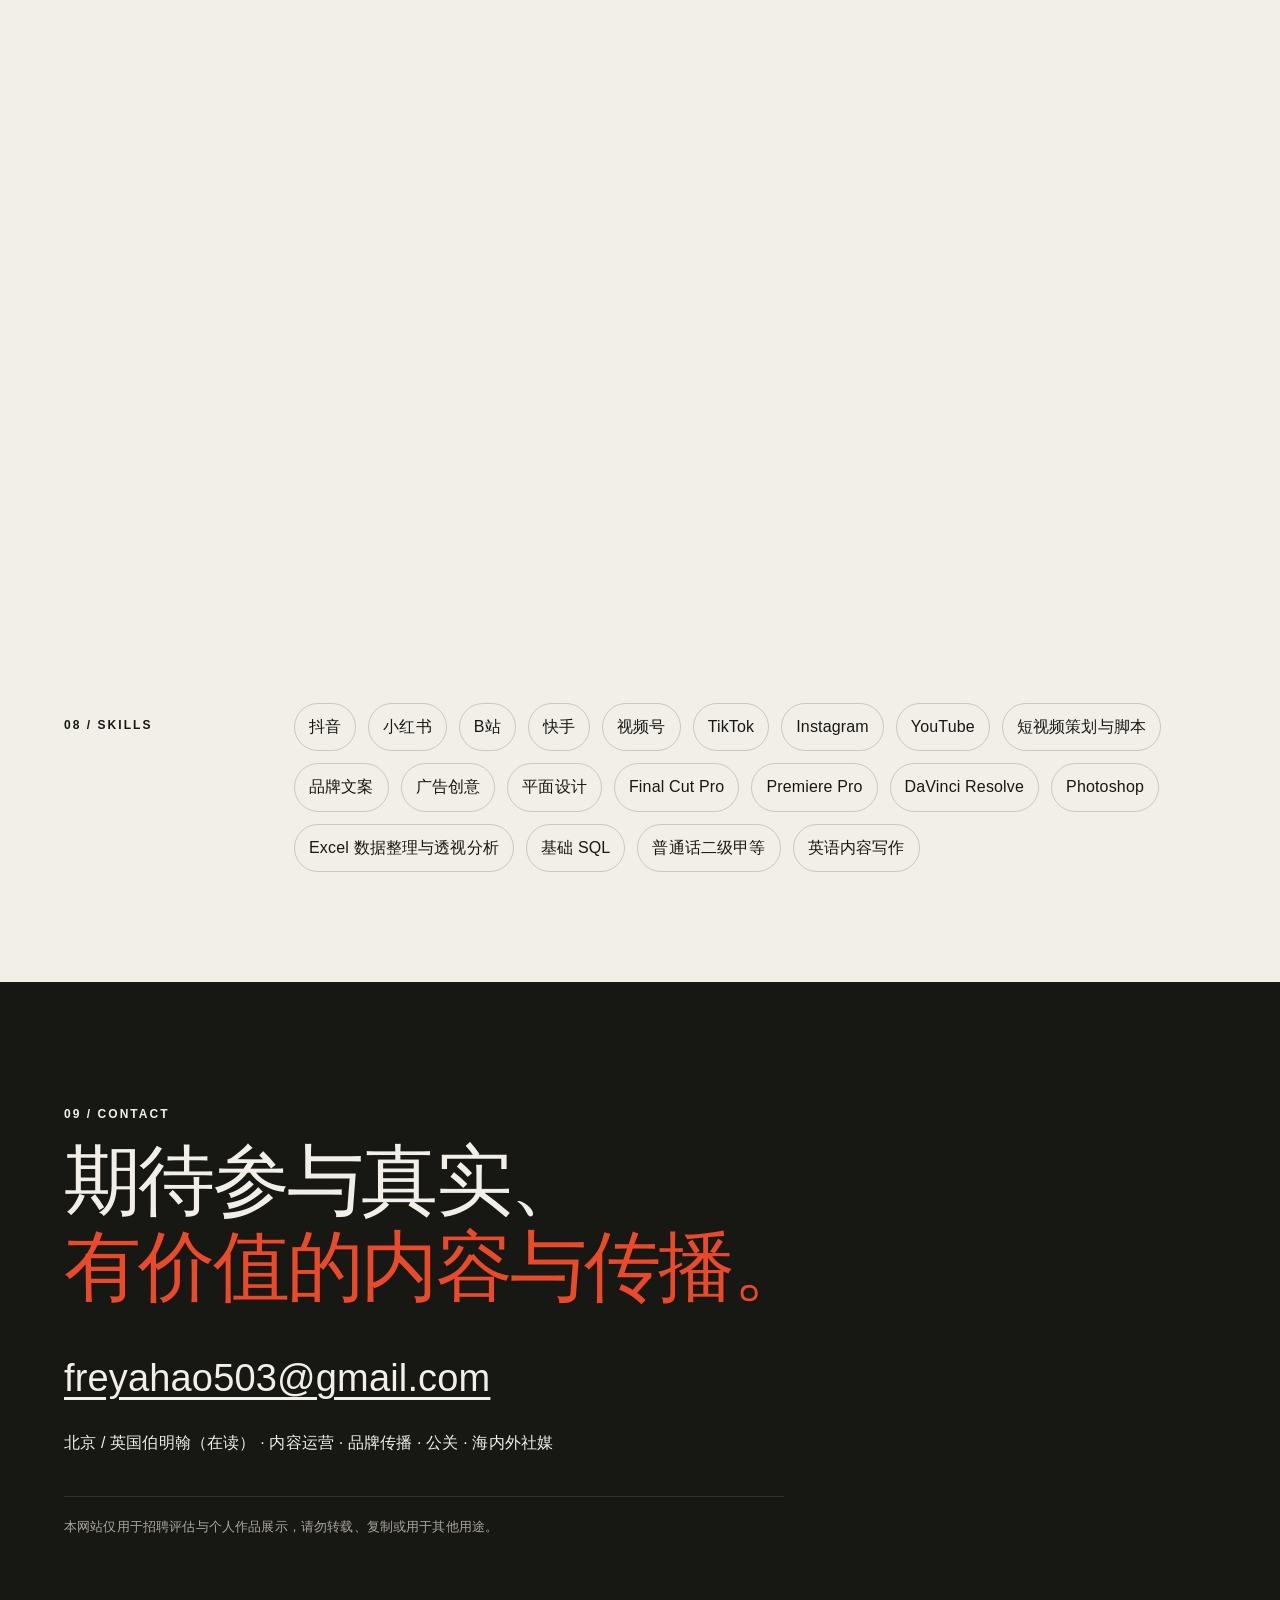
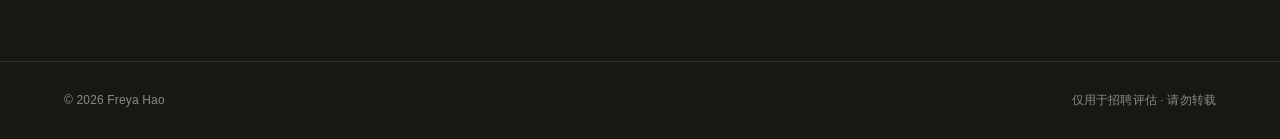
==== commit 9dfe8dc8: "Add files via upload" ====
--- a/index.html
+++ b/index.html
@@ -60,9 +60,9 @@
     <section id="portfolio" class="section portfolio">
       <div class="section-heading reveal"><p class="section-index">03 / SELECTED WORK</p><h2>精选作品</h2><p>影视拍摄、互动策划、视觉设计与装置创作，均标明团队规模及本人承担的实际工作。</p></div>
       <article class="project reveal"><div class="video-frame"><video controls preload="metadata"><source src="assets/video/stop-motion.mp4" type="video/mp4">你的浏览器暂不支持视频播放。</video></div><div class="project-copy"><p class="project-no">01 · STOP-MOTION AD</p><h3>《肌秘之晓：破茧成蝶》</h3><p>团队五人完成的定格动画广告。本人参与前期创意构思，将产品表达转化为可逐帧拍摄的视觉动作，并承担主要拍摄工作。</p><ul><li>参与主题概念、画面意象与动作节奏讨论</li><li>根据定格动画连续性要求调整物体位置与拍摄画面</li><li>配合团队完成场景、道具和拍摄流程衔接</li></ul></div></article>
-      <article class="project reveal"><div class="project-gallery ron-preview"><img src="assets/images/ron/image3.png" alt="Ron’s Glass Heart 线上儿童画廊界面设计"></div><div class="project-copy"><p class="project-no">02 · MUSEUM CAMPAIGN</p><h3>Ron’s Glass Heart</h3><p>面向 Stourbridge Glass Museum 儿童与家庭访客的互动体验策划。以冒险护照连接线下参观任务与线上儿童画廊，形成参观、创作、分享与再次到访的参与路径。</p><ul><li>参与项目概念与故事化参观路径设计</li><li>设计线上画廊与用户生成内容参与机制</li><li>整理八周实施计划、预算逻辑与风险控制</li></ul><a class="button" href="projects/ron-glass-heart.html">查看完整项目</a></div></article>
-      <article class="project reveal"><div><img class="detail-cover" src="assets/images/gift/cover.png" alt="《小小的礼物》正片画面"></div><div class="project-copy"><p class="project-no">03 · SHORT FILM</p><h3>《小小的礼物》</h3><p>团队五人完成的微电影作品，本人主要负责拍摄。作品获第十二届全国大学生数字媒体科技作品及创意竞赛山东省赛区二等奖、全国总决赛三等奖。</p><ul><li>根据场景和人物调度完成画面拍摄</li><li>配合导演执行镜头方案并保障素材连续性</li><li>参与现场拍摄协作与素材完成度检查</li></ul><a class="button" href="projects/little-gift.html">查看项目详情</a></div></article>
-      <article class="project reveal"><div><img class="detail-cover" src="assets/images/laoma/cover.png" alt="《老马识途》正片画面"></div><div class="project-copy"><p class="project-no">04 · GRADUATION FILM</p><h3>《老马识途》</h3><p>团队六人完成的微电影毕业作品。本人主要负责拍摄，协助粗剪，并独立承担主角造型、场景布置与道具采买。</p><ul><li>执行现场镜头拍摄并配合人物调度</li><li>整理素材、协助粗剪及叙事顺序衔接</li><li>根据人物与故事背景完成造型、场景和道具准备</li></ul><a class="button" href="projects/laoma.html">查看正片画面与拍摄花絮</a></div></article>
+      <article class="project reveal"><div><img class="detail-cover" src="assets/images/laoma/cover.png" alt="《老马识途》正片画面"></div><div class="project-copy"><p class="project-no">02 · GRADUATION FILM</p><h3>《老马识途》</h3><p>团队六人完成的微电影毕业作品。本人主要负责拍摄，协助粗剪，并独立承担主角造型、场景布置与道具采买。</p><ul><li>执行现场镜头拍摄并配合人物调度</li><li>整理素材、协助粗剪及叙事顺序衔接</li><li>根据人物与故事背景完成造型、场景和道具准备</li></ul><a class="button" href="projects/laoma.html">查看作品节选与拍摄花絮</a></div></article>
+      <article class="project reveal"><div class="project-gallery ron-preview"><img src="assets/images/ron/image3.png" alt="Ron’s Glass Heart 线上儿童画廊界面设计"></div><div class="project-copy"><p class="project-no">03 · MUSEUM CAMPAIGN</p><h3>Ron’s Glass Heart</h3><p>面向 Stourbridge Glass Museum 儿童与家庭访客的互动体验策划。以冒险护照连接线下参观任务与线上儿童画廊，形成参观、创作、分享与再次到访的参与路径。</p><ul><li>参与项目概念与故事化参观路径设计</li><li>设计线上画廊与用户生成内容参与机制</li><li>整理八周实施计划、预算逻辑与风险控制</li></ul><a class="button" href="projects/ron-glass-heart.html">查看完整项目</a></div></article>
+      <article class="project reveal"><div><img class="detail-cover" src="assets/images/gift/cover.png" alt="《小小的礼物》正片画面"></div><div class="project-copy"><p class="project-no">04 · SHORT FILM</p><h3>《小小的礼物》</h3><p>团队五人完成的微电影作品，本人主要负责拍摄。作品获第十二届全国大学生数字媒体科技作品及创意竞赛山东省赛区二等奖、全国总决赛三等奖。</p><ul><li>根据场景和人物调度完成画面拍摄</li><li>配合导演执行镜头方案并保障素材连续性</li><li>参与现场拍摄协作与素材完成度检查</li></ul><a class="button" href="projects/little-gift.html">查看项目详情</a></div></article>
       <article class="project reverse reveal"><div class="fashion-strip"><img src="assets/images/fashion-1.png" alt="时装摄影宣传册页面一"><img src="assets/images/fashion-2.png" alt="时装摄影宣传册页面二"><img src="assets/images/fashion-3.png" alt="时装摄影宣传册页面三"></div><div class="project-copy"><p class="project-no">05 · FASHION PHOTOGRAPHY</p><h3>时装摄影工作坊</h3><p>团队四人完成的时装摄影与宣传册项目。本人参与前期视觉方向和拍摄构思，承担部分摄影，并独立完成全部后期制作。</p><ul><li>参与服装、场景、构图和整体视觉风格策划</li><li>完成部分现场摄影与画面筛选</li><li>统一色彩、版式和图文关系，完成三页宣传册后期</li></ul></div></article>
       <article class="project project-wide reveal"><div class="project-gallery split"><img src="assets/images/pmb-poster.png" alt="P.M.Broken 装置艺术最终版海报"><img src="assets/images/pmb-installation.jpg" alt="P.M.Broken 装置艺术成品现场"></div><div class="project-copy"><p class="project-no">06 · INSTALLATION ART</p><h3>《P.M.Broken》</h3><p>团队四人完成的装置艺术毕业作品。本人从概念讨论进入视觉呈现和实体制作环节，负责创意策划、最终海报设计及部分装置成品制作。</p><ul><li>参与主题概念、空间表达和材料呈现讨论</li><li>完成海报信息层级、图像组合与最终视觉输出</li><li>参与材料处理、成品组装与现场呈现</li></ul><a class="button" href="projects/pmbroken.html">查看设计过程与成品画廊</a></div></article>
     </section>
--- a/styles.css
+++ b/styles.css
@@ -12,4 +12,5 @@
 .hero h1 span{display:block;white-space:nowrap}.ron-preview{display:flex;align-items:center;justify-content:center;background:#0d1a31;padding:22px}.ron-preview img{display:block;width:100%;height:auto;object-fit:contain}.ron-cover{height:auto;max-height:none;object-fit:contain;background:#0d1a31}.ron-gallery img{height:auto;max-height:none;object-fit:contain;background:#fff}.original-film{max-width:1200px;margin:0 auto;padding:0 5vw 40px}.original-film video{display:block;width:100%;max-height:760px;background:#111}.original-film p{margin:10px 0;color:#666;font-size:13px}.pmb-cover{height:auto;max-height:none;object-fit:contain}.pmb-gallery{display:grid;grid-template-columns:repeat(2,minmax(0,1fr));gap:28px}.pmb-gallery figure{margin:0}.pmb-gallery figure.wide{grid-column:1/-1}.pmb-gallery img{display:block;width:100%;height:auto;max-height:780px;object-fit:contain;background:#e4e0d7}.pmb-gallery figcaption{padding:10px 0;border-bottom:1px solid var(--line);font-size:13px;color:#666}
 .external-film img{display:block;width:100%;height:auto;max-height:760px;object-fit:contain;background:#111}.external-film .button{margin-top:8px}.external-film p{font-size:15px;color:var(--ink)}
 .privacy-note{max-width:720px;margin-top:38px;padding-top:18px;border-top:1px solid #333;color:#aaa79f;font-size:13px}
+.original-film .excerpt-note{margin-top:4px;padding-top:10px;border-top:1px solid var(--line);color:var(--ink)}
 @media(max-width:800px){.hero h1 span{white-space:normal}.pmb-gallery{grid-template-columns:1fr}.pmb-gallery figure.wide{grid-column:auto}}
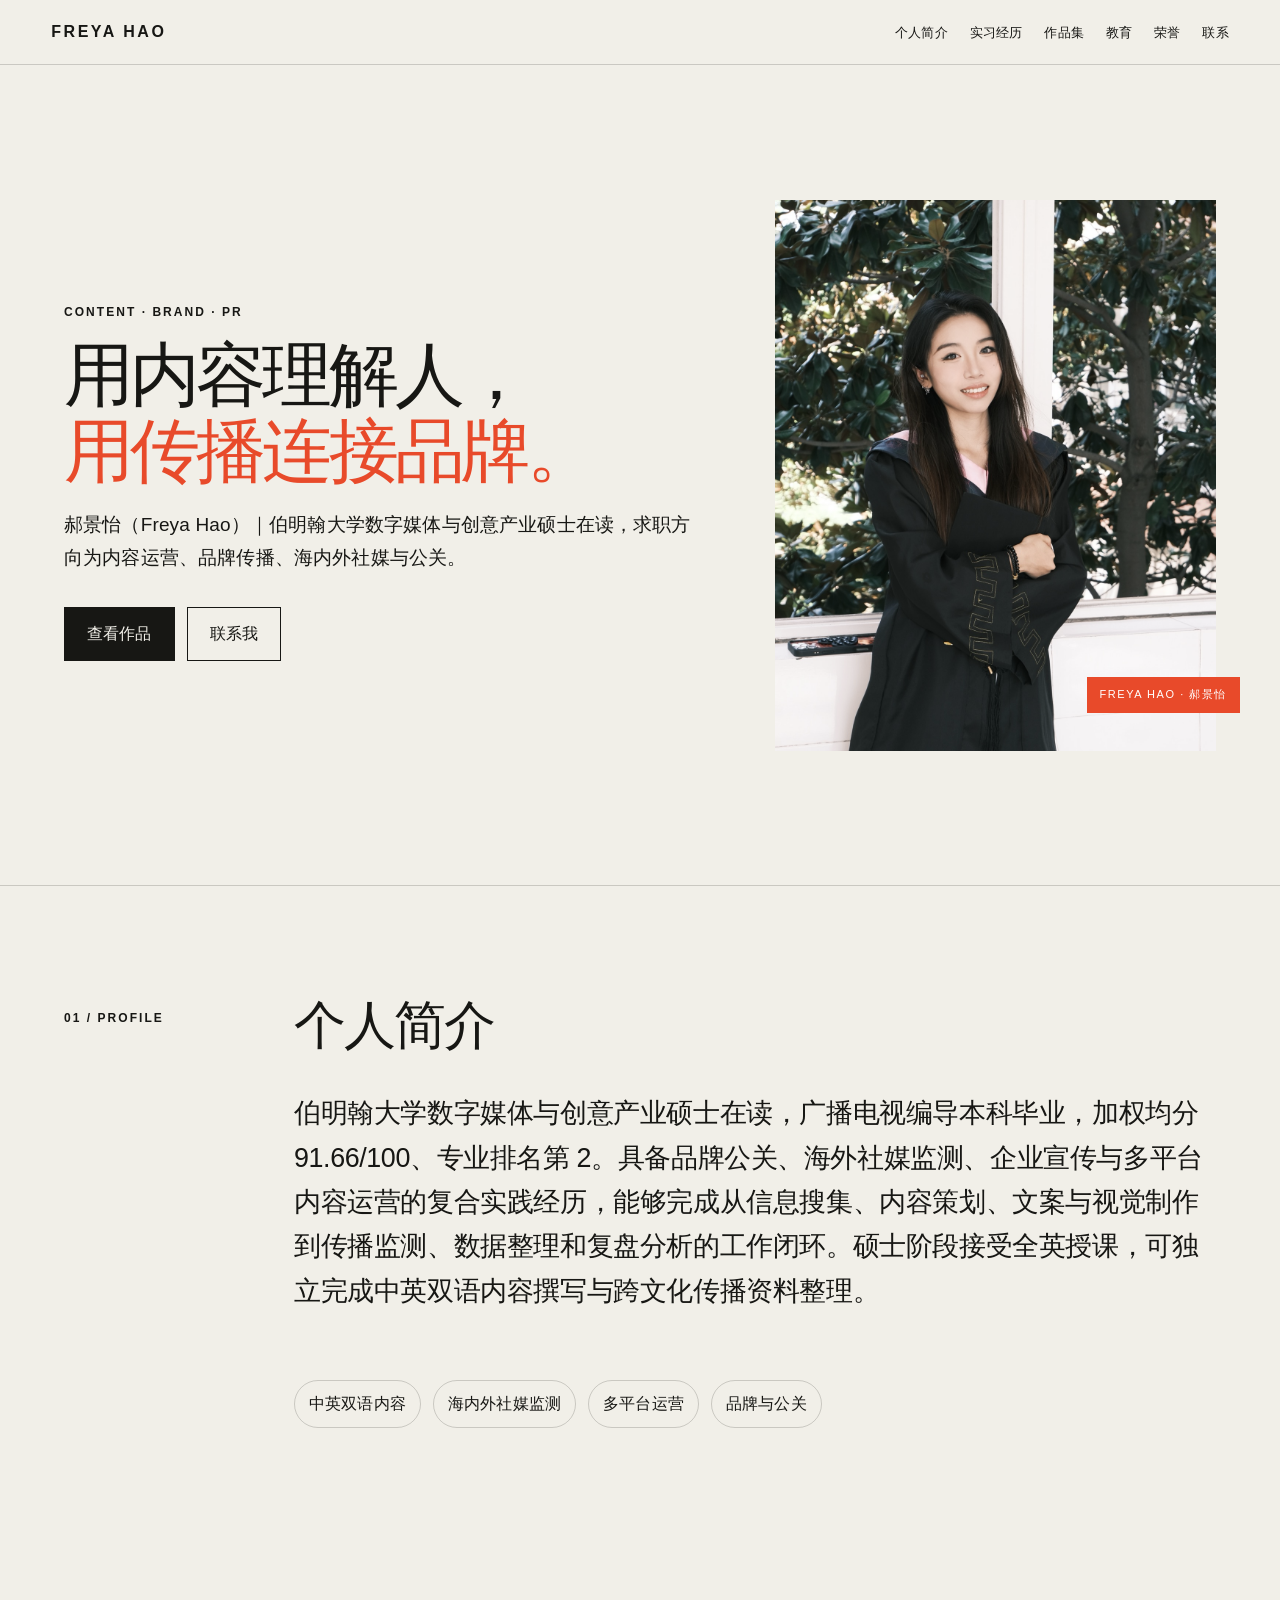
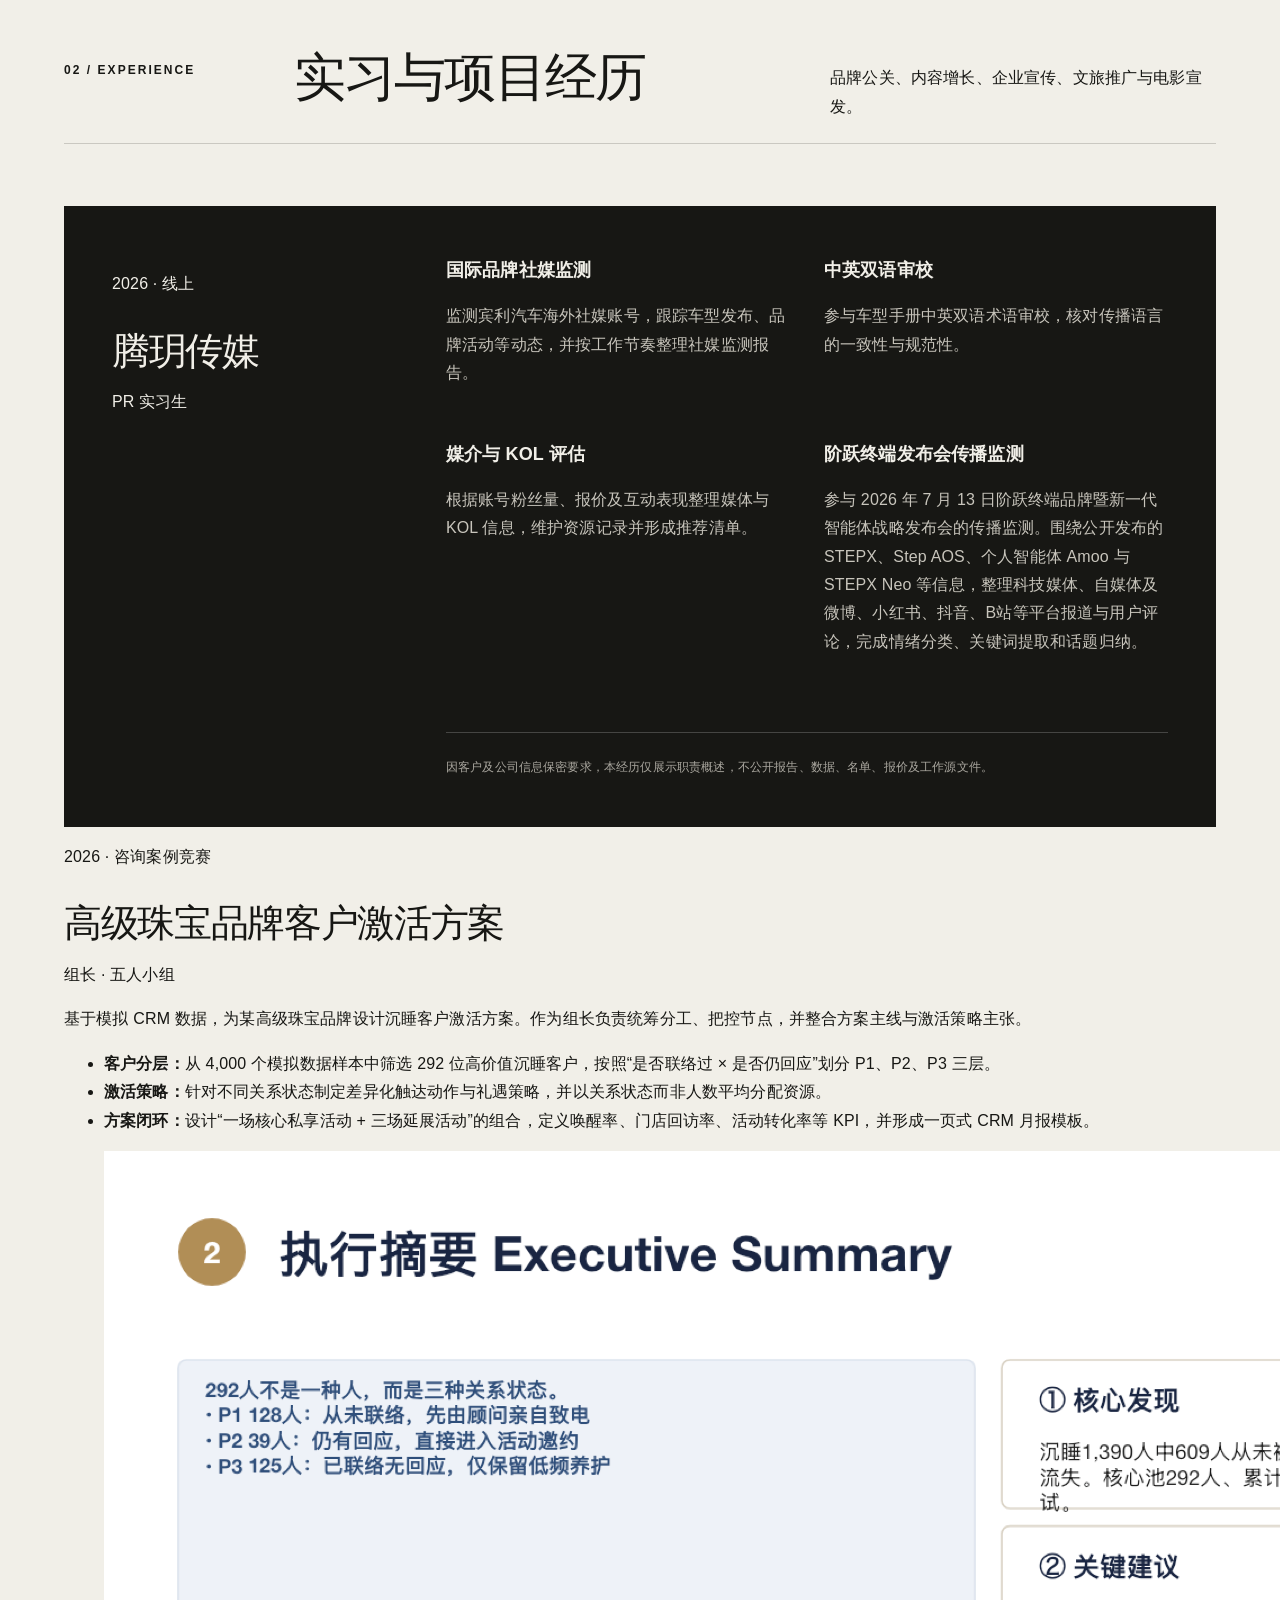
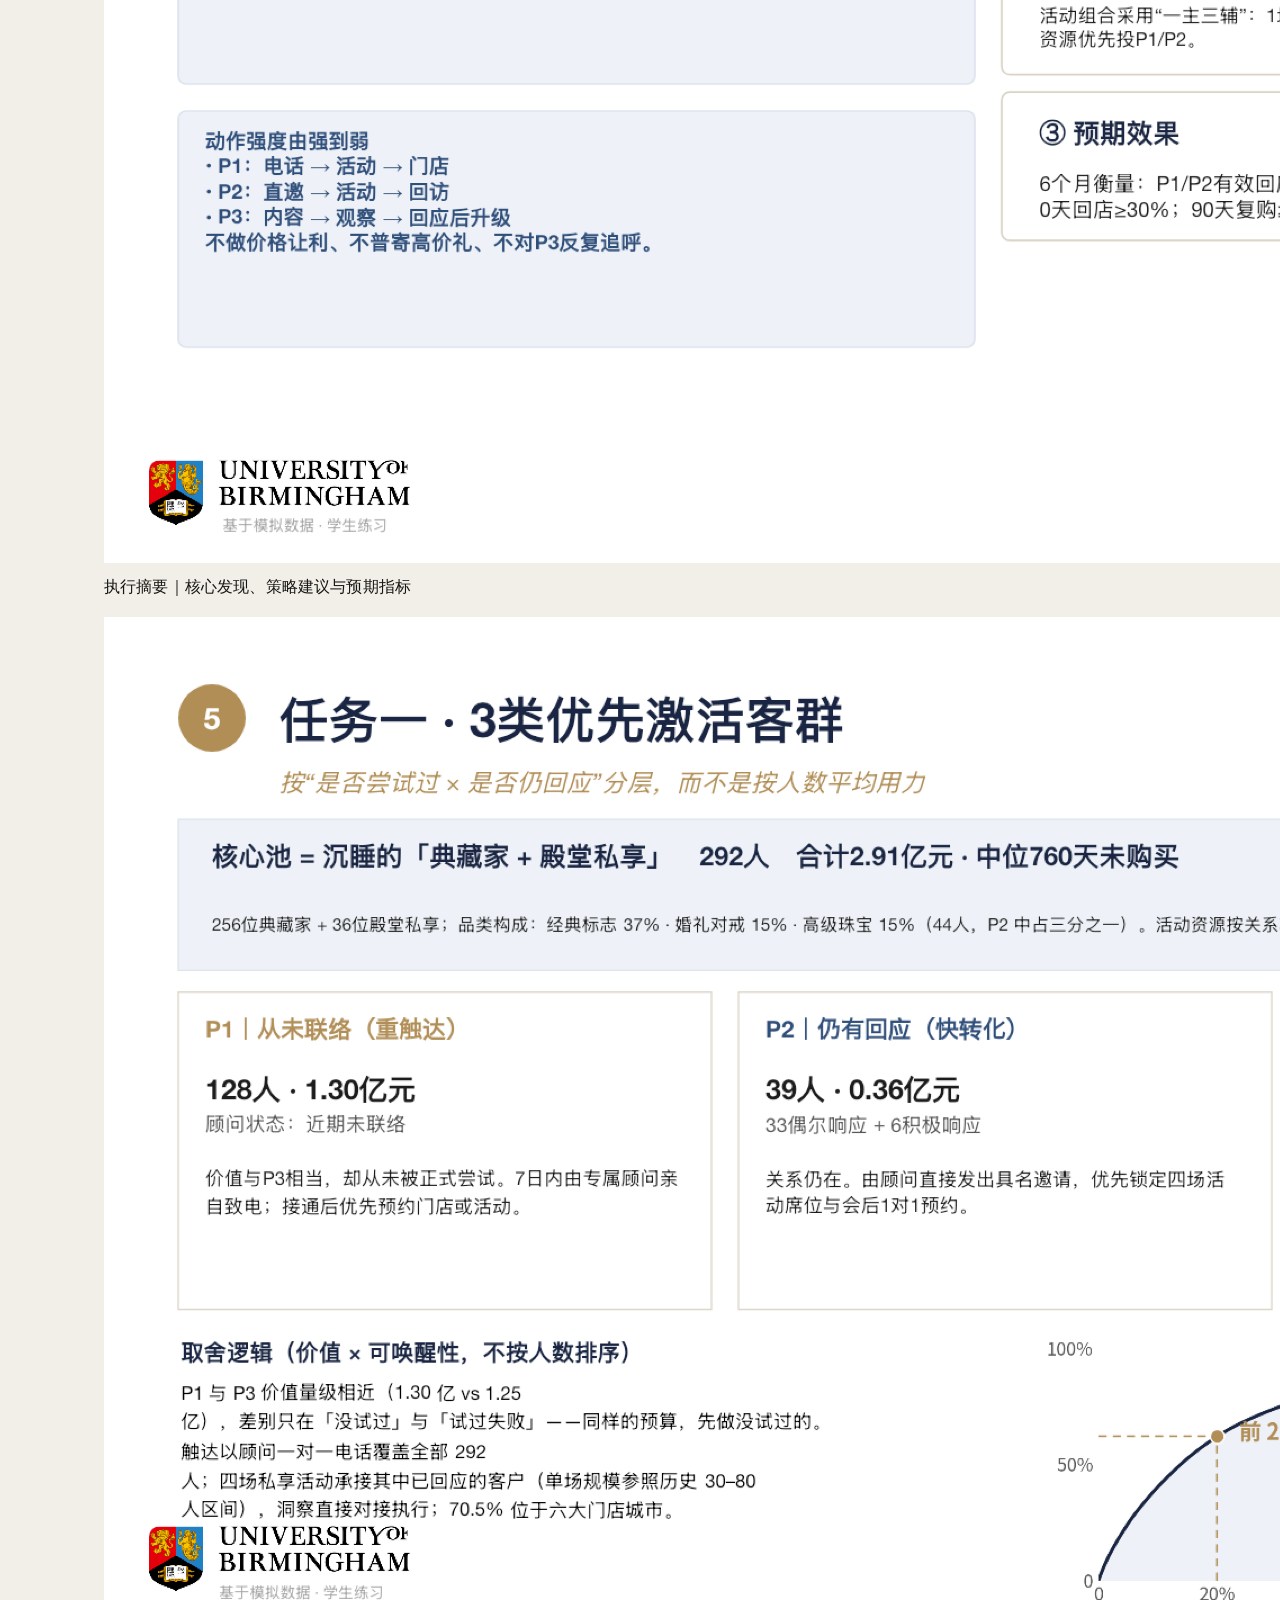
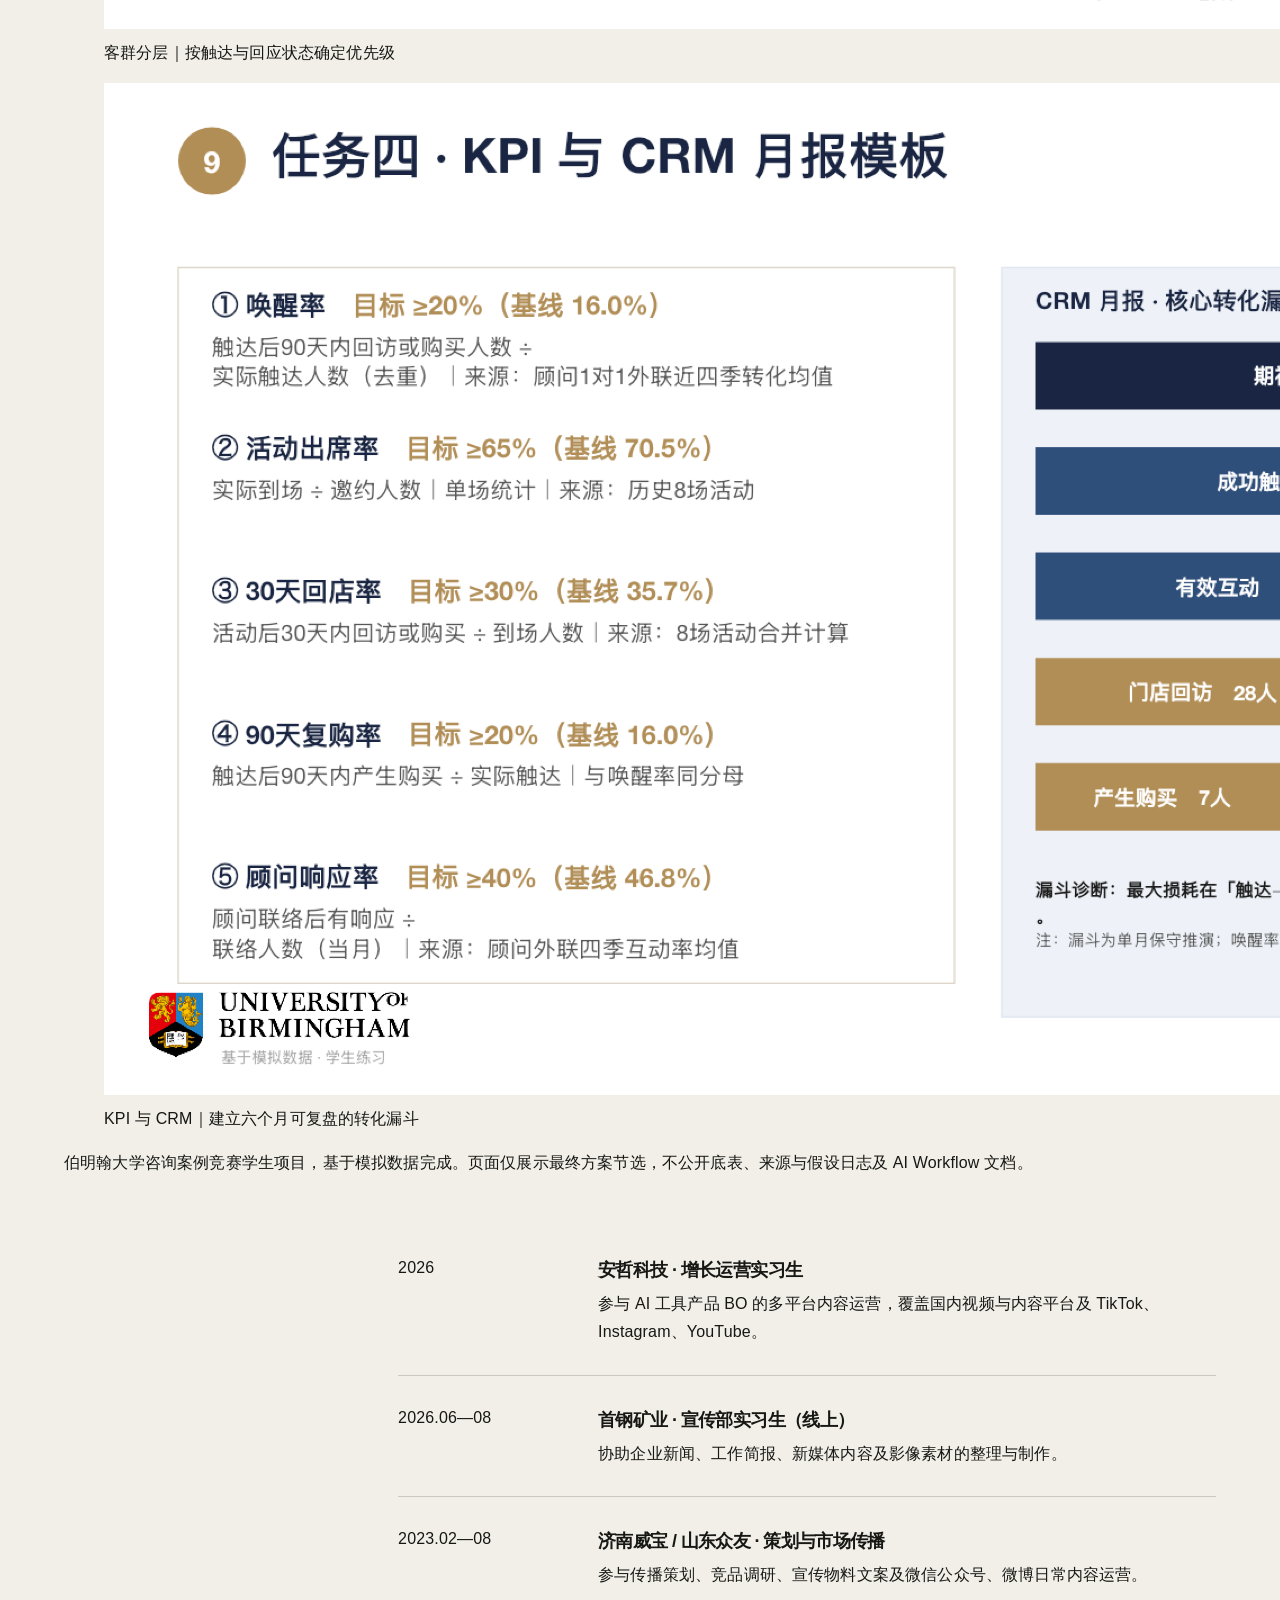
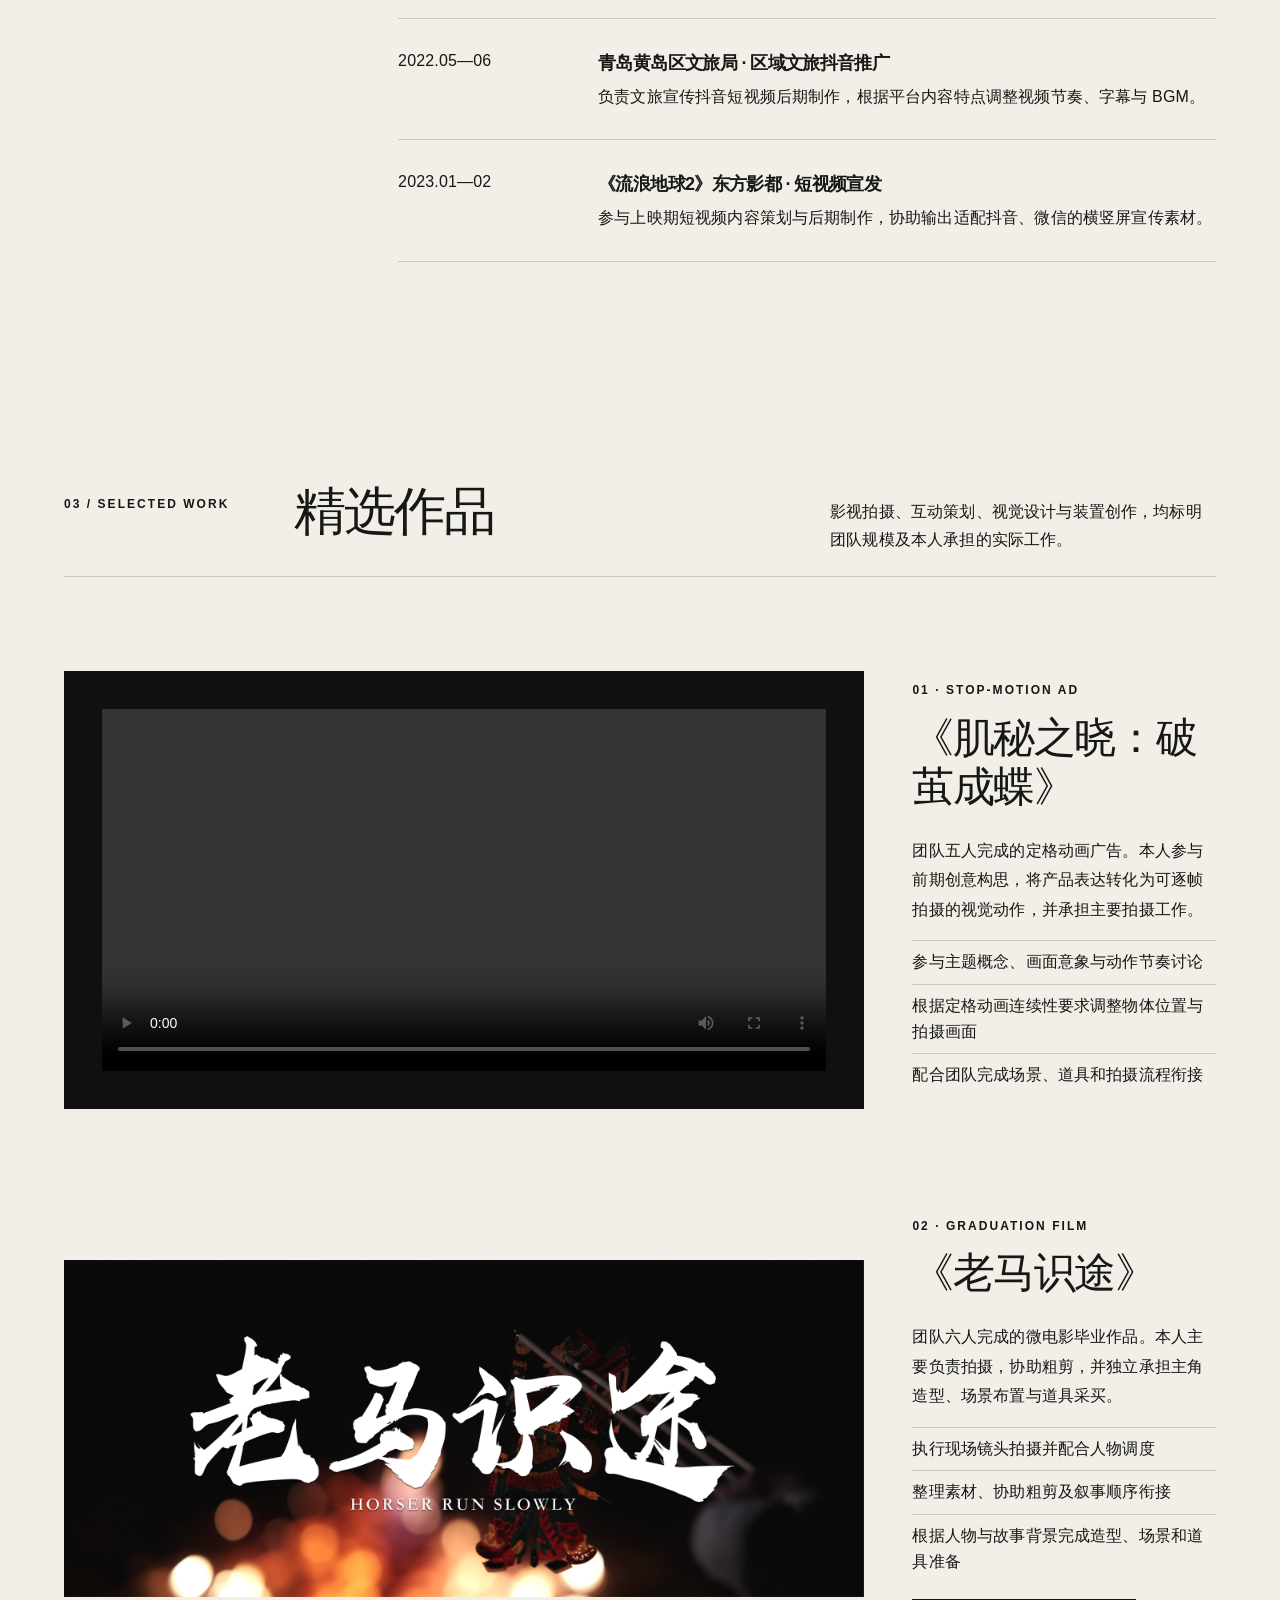
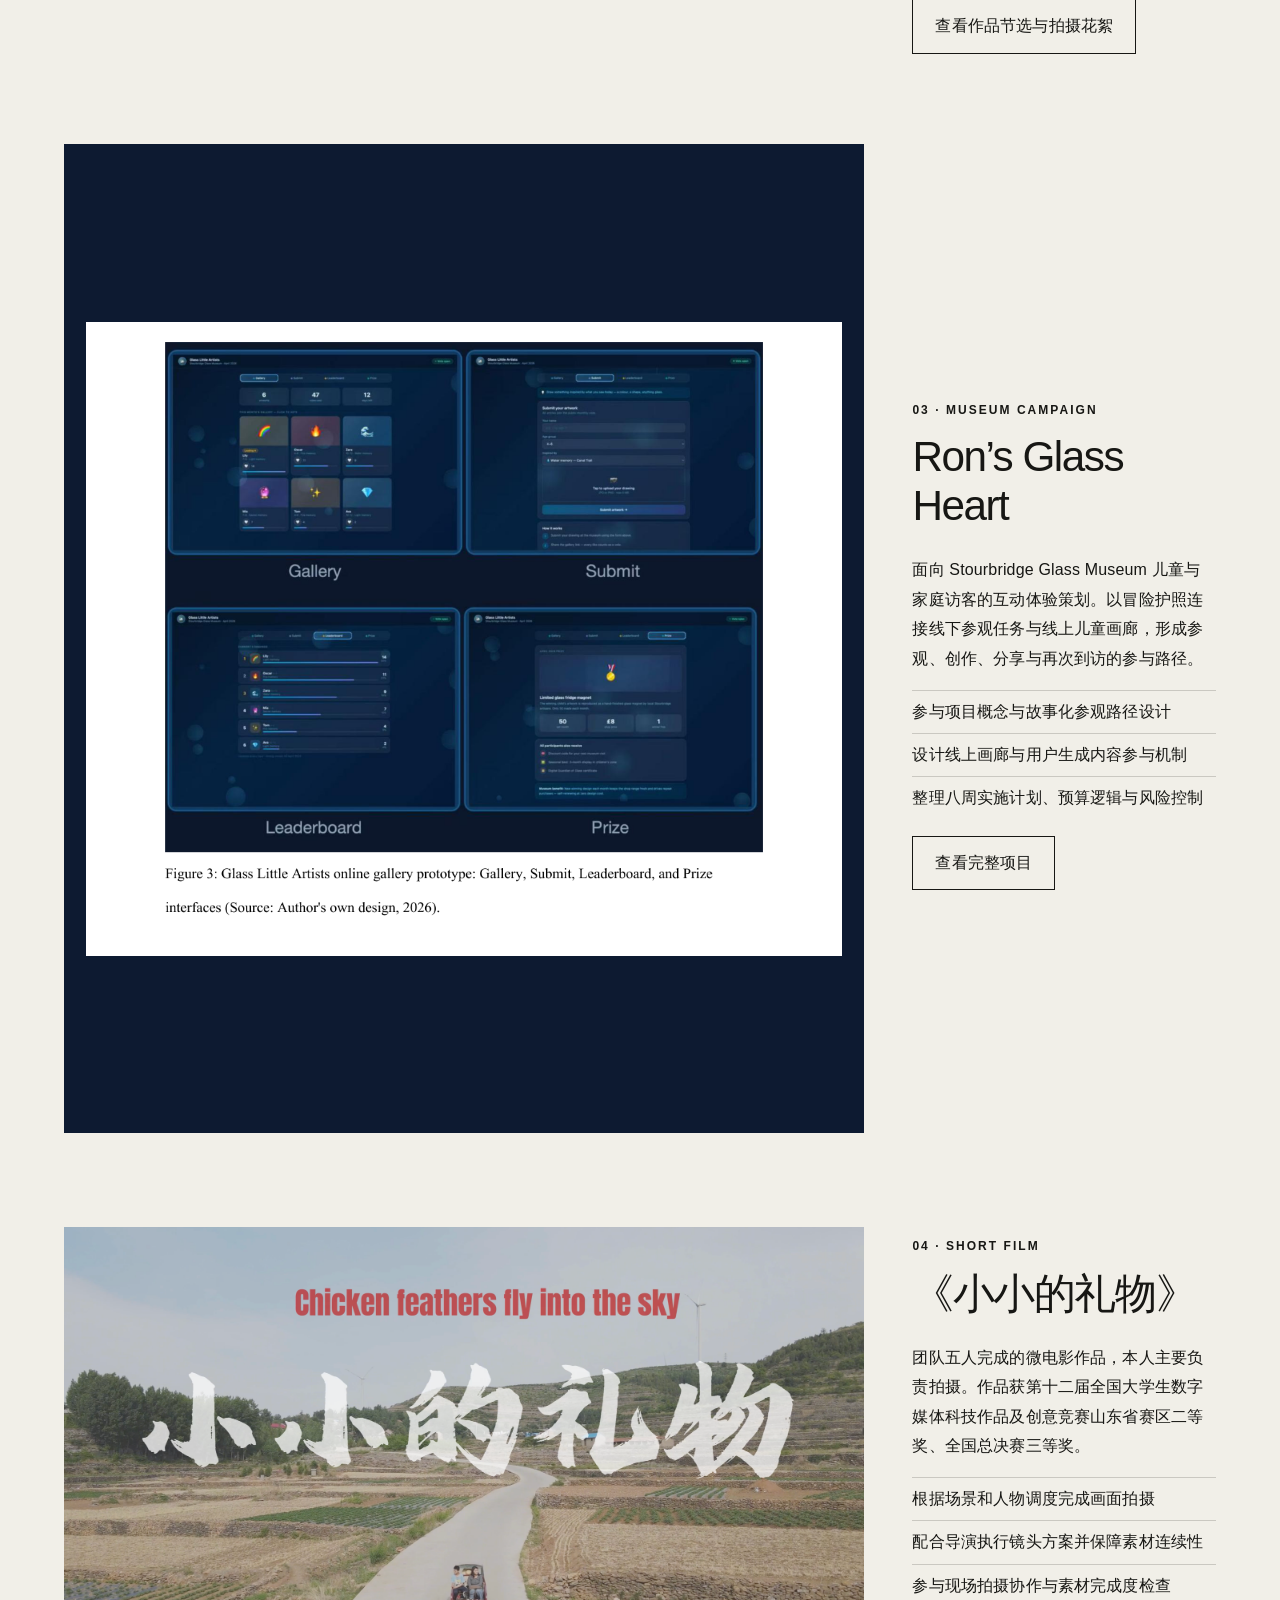
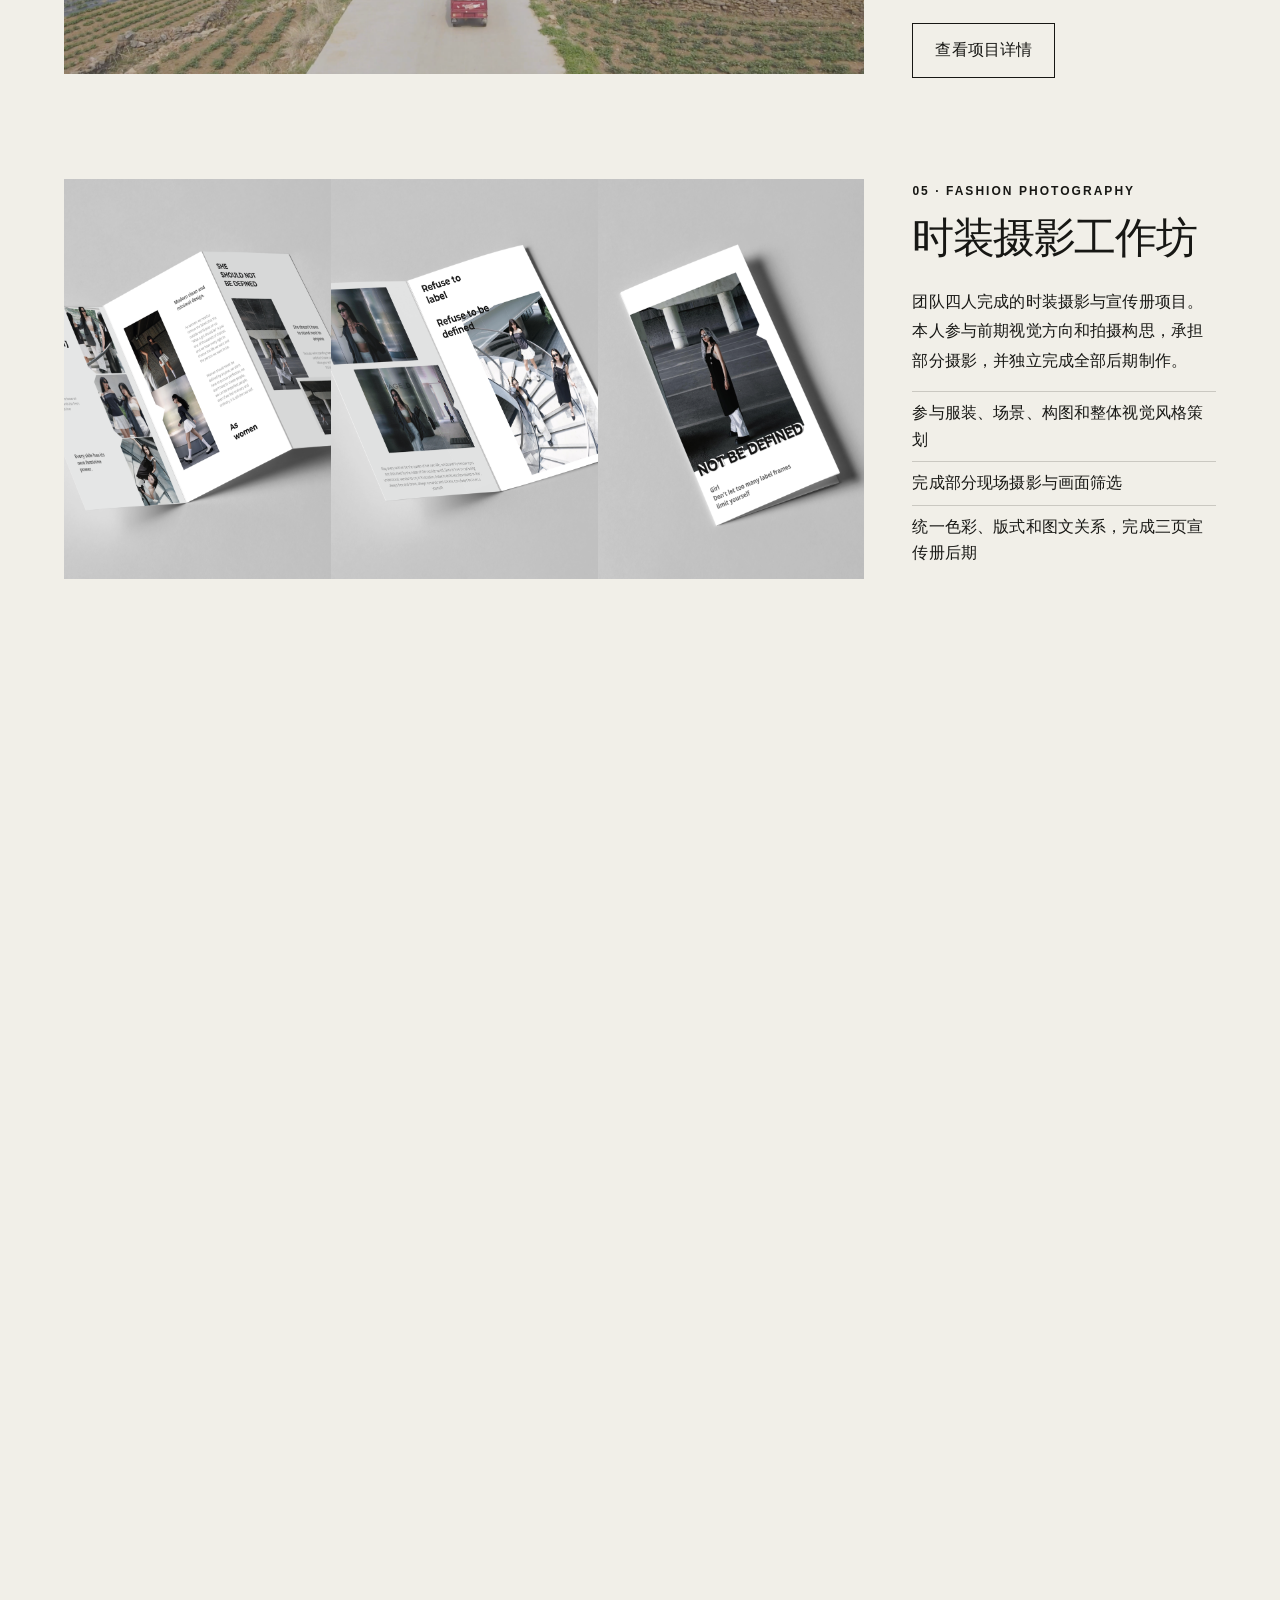
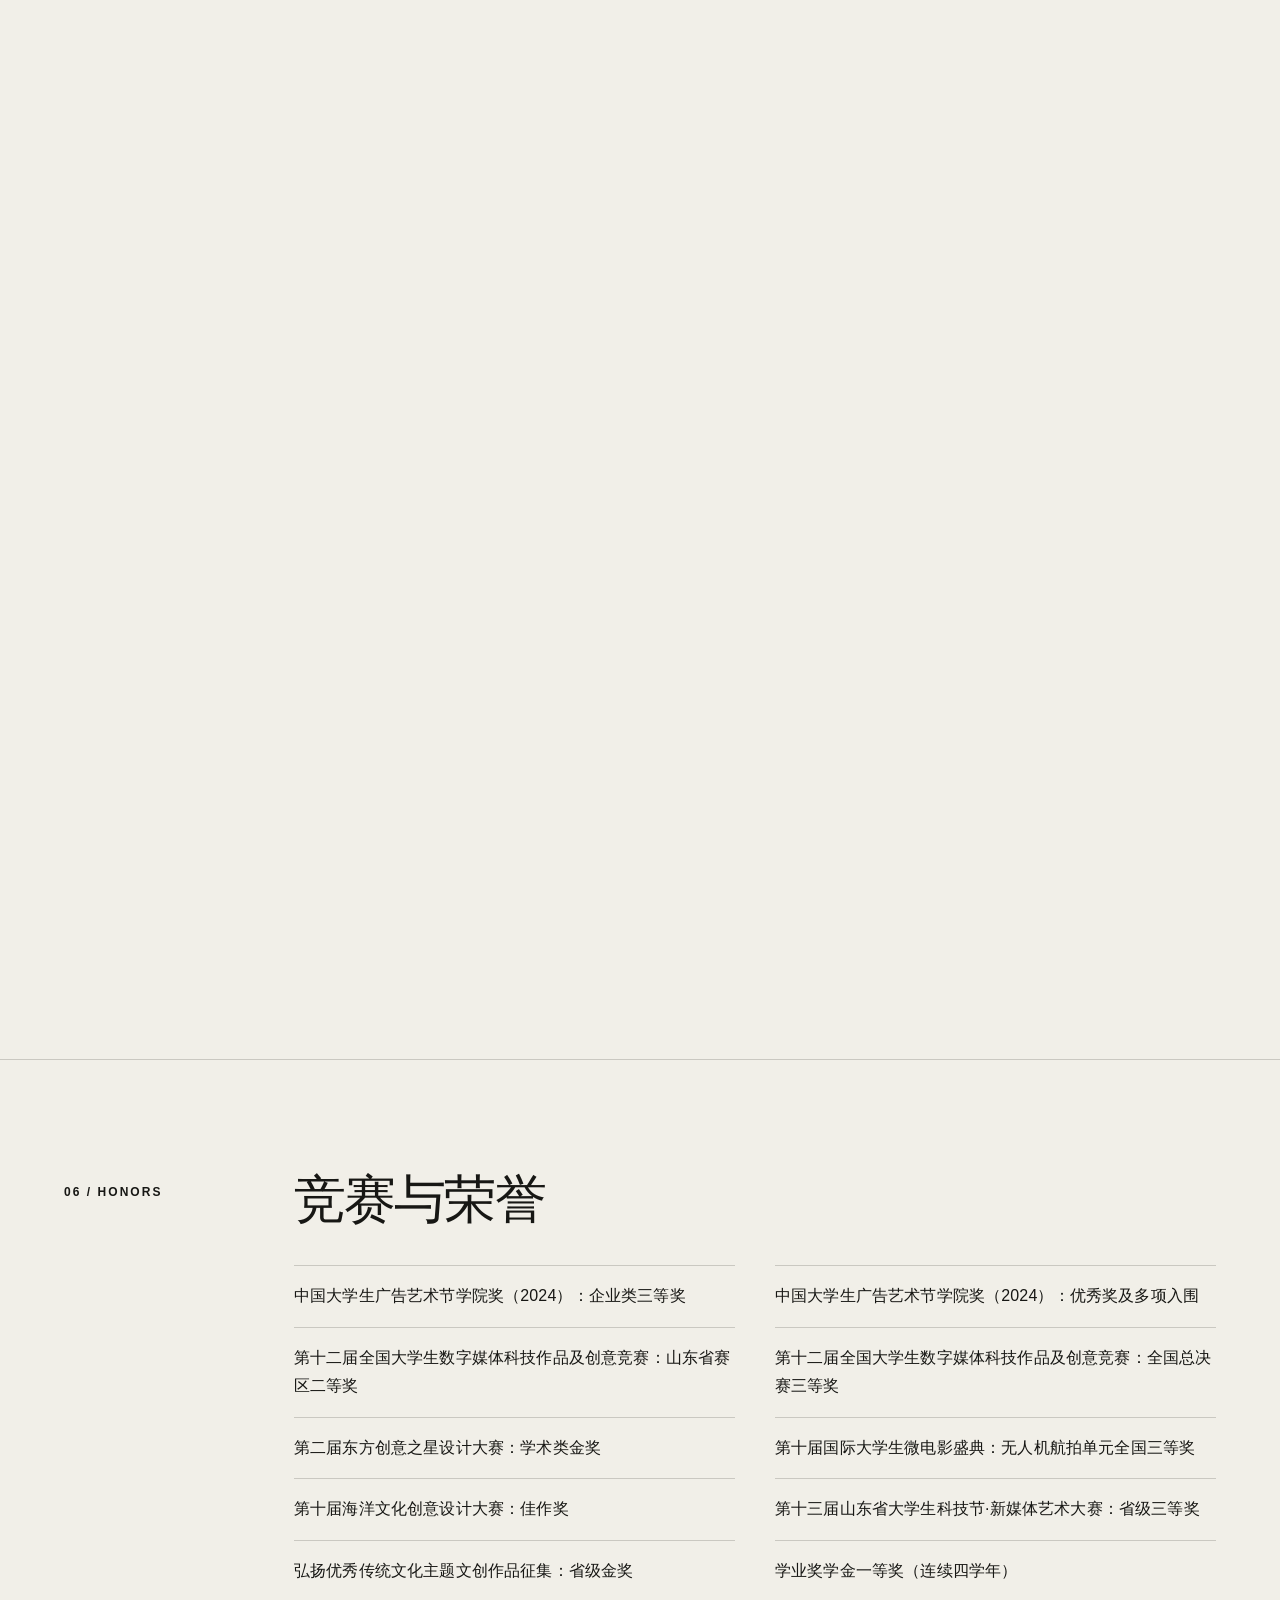
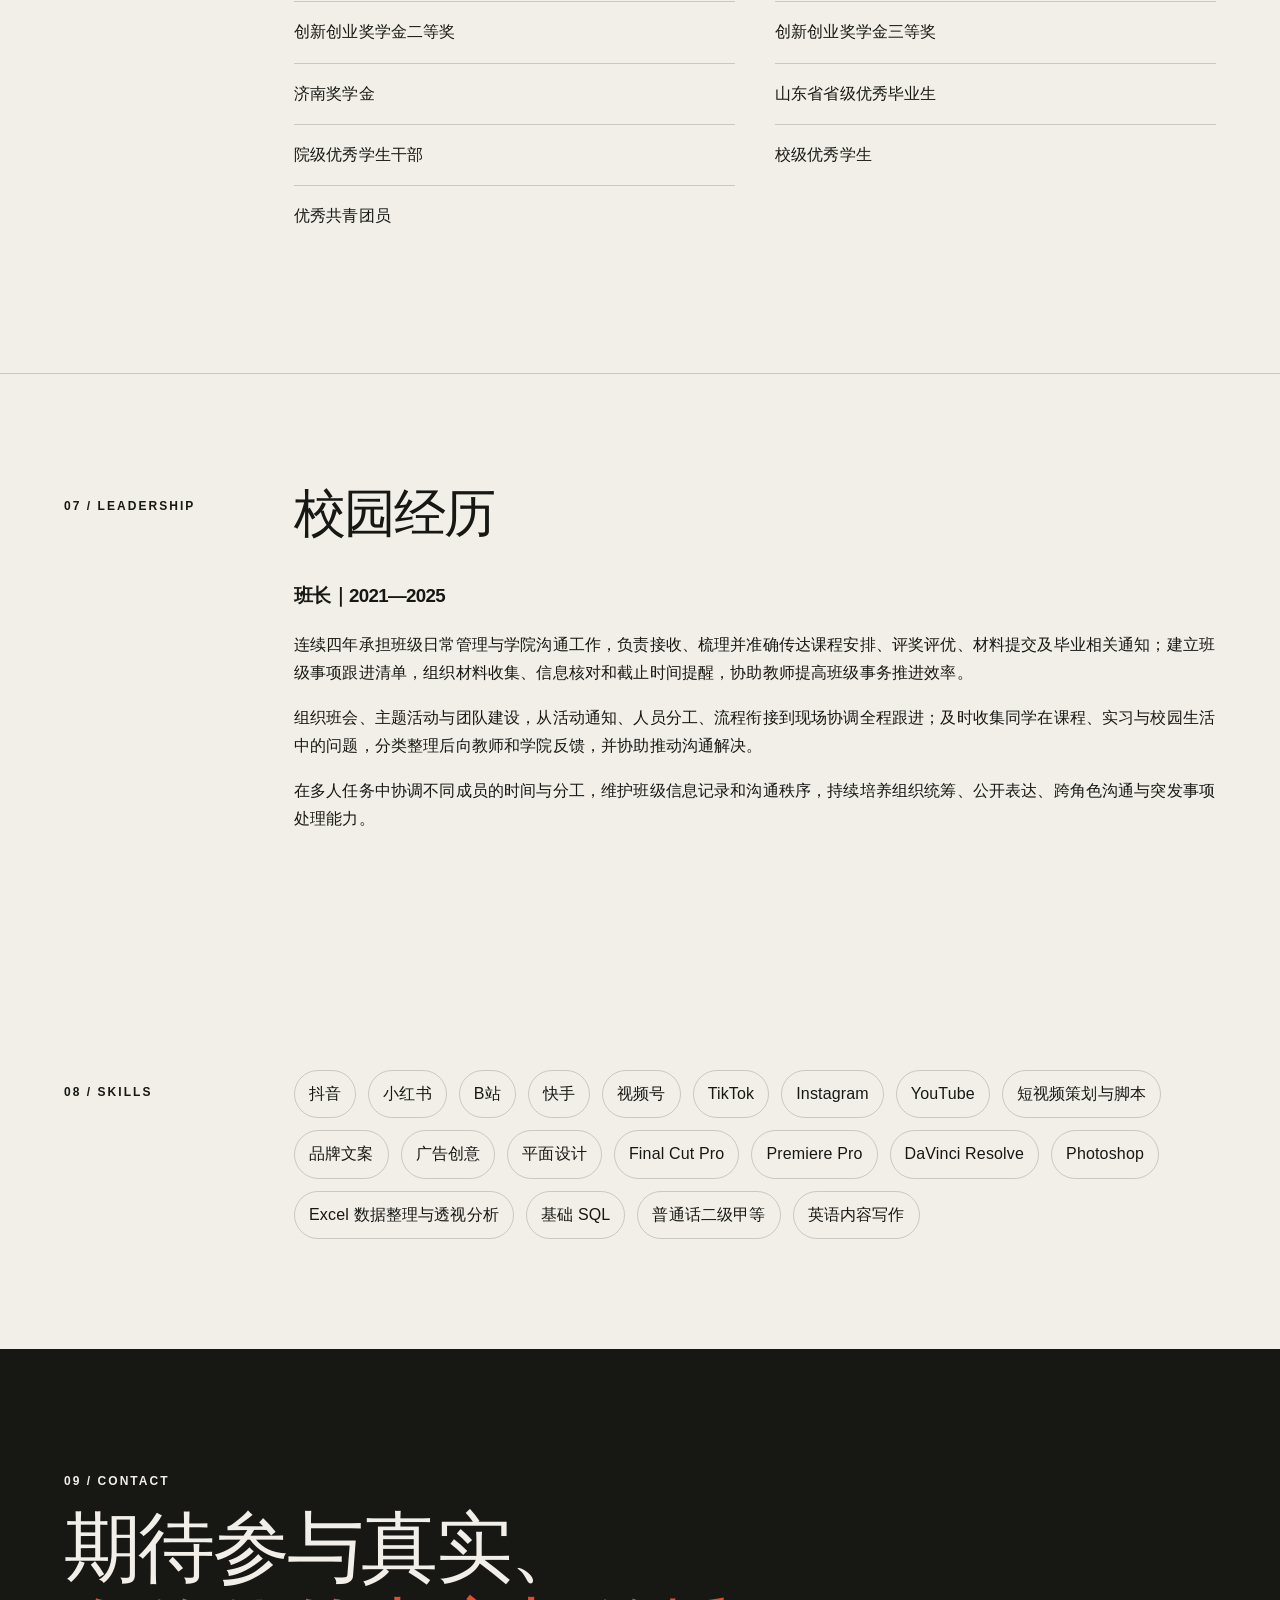
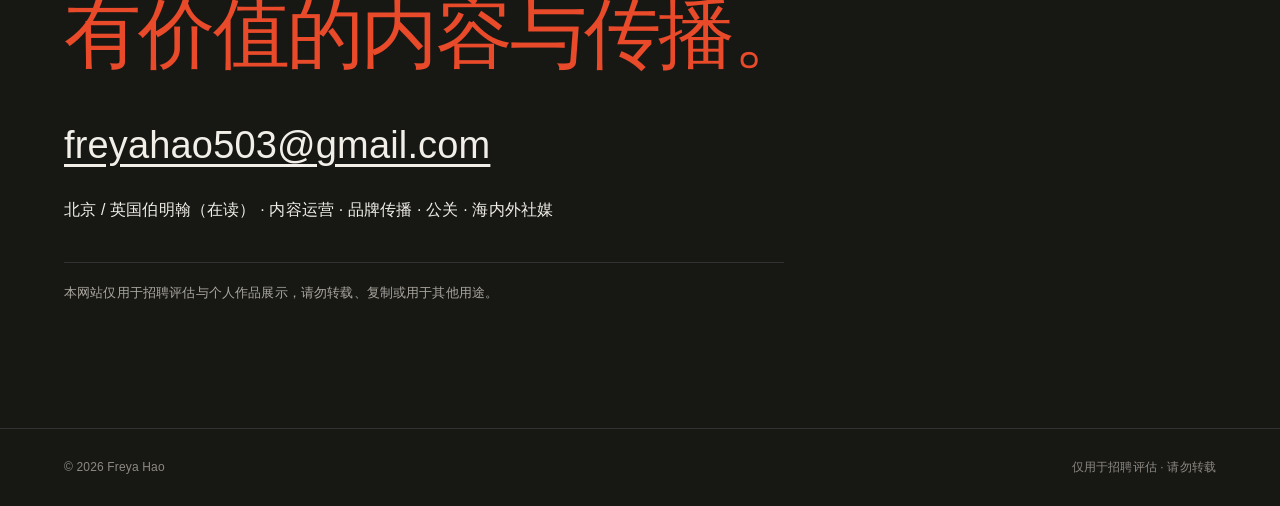
==== commit 71bf4c99: "Add files via upload Add Catalyst project section" ====
--- a/index.html
+++ b/index.html
@@ -48,6 +48,29 @@
         </div>
         <p class="confidential-note">因客户及公司信息保密要求，本经历仅展示职责概述，不公开报告、数据、名单、报价及工作源文件。</p>
       </article>
+      <article class="catalyst-project reveal">
+        <div class="catalyst-heading">
+          <div class="experience-meta">
+            <p>2026 · 咨询案例竞赛</p>
+            <h3>高级珠宝品牌客户激活方案</h3>
+            <p>组长 · 五人小组</p>
+          </div>
+          <div class="catalyst-summary">
+            <p>基于模拟 CRM 数据，为某高级珠宝品牌设计沉睡客户激活方案。作为组长负责统筹分工、把控节点，并整合方案主线与激活策略主张。</p>
+            <ul>
+              <li><strong>客户分层：</strong>从 4,000 个模拟数据样本中筛选 292 位高价值沉睡客户，按照“是否联络过 × 是否仍回应”划分 P1、P2、P3 三层。</li>
+              <li><strong>激活策略：</strong>针对不同关系状态制定差异化触达动作与礼遇策略，并以关系状态而非人数平均分配资源。</li>
+              <li><strong>方案闭环：</strong>设计“一场核心私享活动 + 三场延展活动”的组合，定义唤醒率、门店回访率、活动转化率等 KPI，并形成一页式 CRM 月报模板。</li>
+            </ul>
+          </div>
+        </div>
+        <div class="catalyst-gallery" aria-label="Catalyst 客户激活方案节选">
+          <figure><img src="assets/images/catalyst/executive-summary.png" alt="高级珠宝品牌客户激活方案执行摘要"><figcaption>执行摘要｜核心发现、策略建议与预期指标</figcaption></figure>
+          <figure><img src="assets/images/catalyst/audience-segmentation.png" alt="高价值沉睡客户 P1 P2 P3 分层方案"><figcaption>客群分层｜按触达与回应状态确定优先级</figcaption></figure>
+          <figure><img src="assets/images/catalyst/kpi-crm.png" alt="客户激活方案 KPI 与 CRM 月报模板"><figcaption>KPI 与 CRM｜建立六个月可复盘的转化漏斗</figcaption></figure>
+        </div>
+        <p class="catalyst-note">伯明翰大学咨询案例竞赛学生项目，基于模拟数据完成。页面仅展示最终方案节选，不公开底表、来源与假设日志及 AI Workflow 文档。</p>
+      </article>
       <div class="timeline reveal">
         <article><time>2026</time><div><h3>安哲科技 · 增长运营实习生</h3><p>参与 AI 工具产品 BO 的多平台内容运营，覆盖国内视频与内容平台及 TikTok、Instagram、YouTube。</p></div></article>
         <article><time>2026.06—08</time><div><h3>首钢矿业 · 宣传部实习生（线上）</h3><p>协助企业新闻、工作简报、新媒体内容及影像素材的整理与制作。</p></div></article>
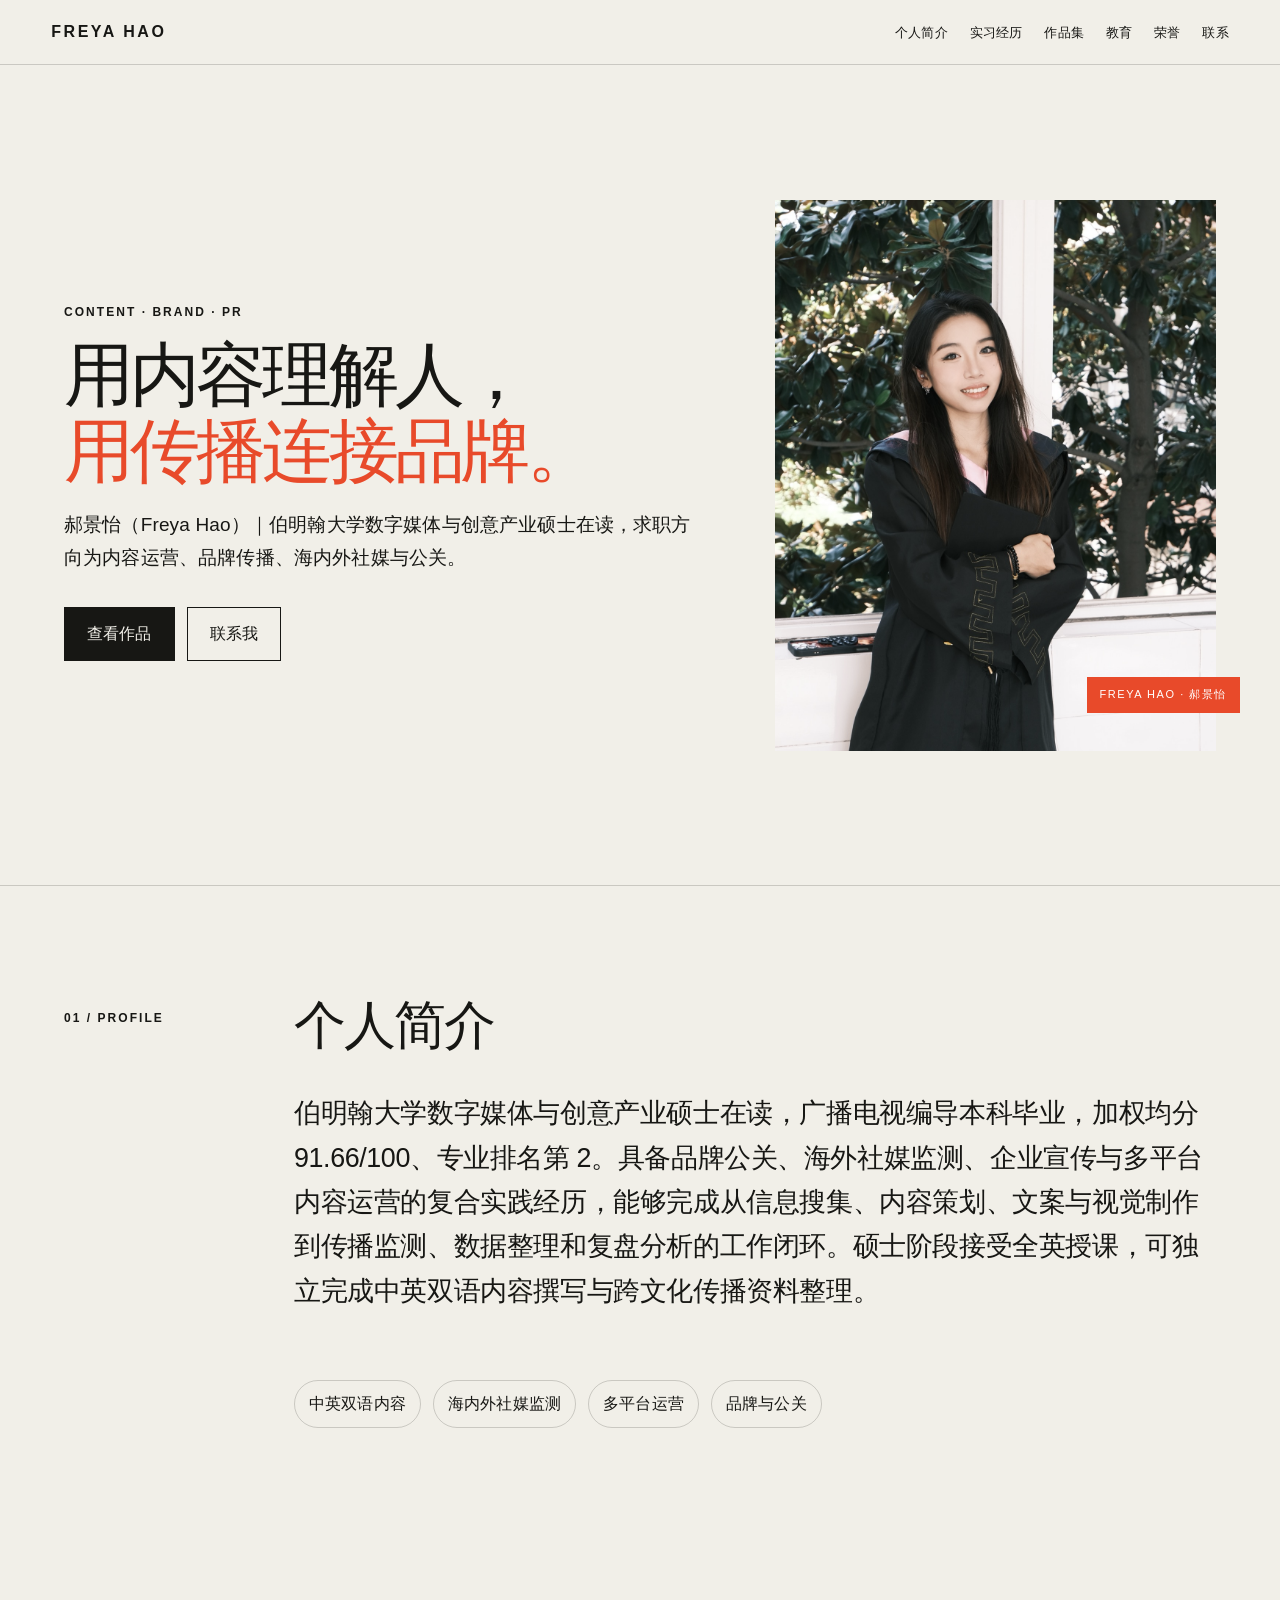
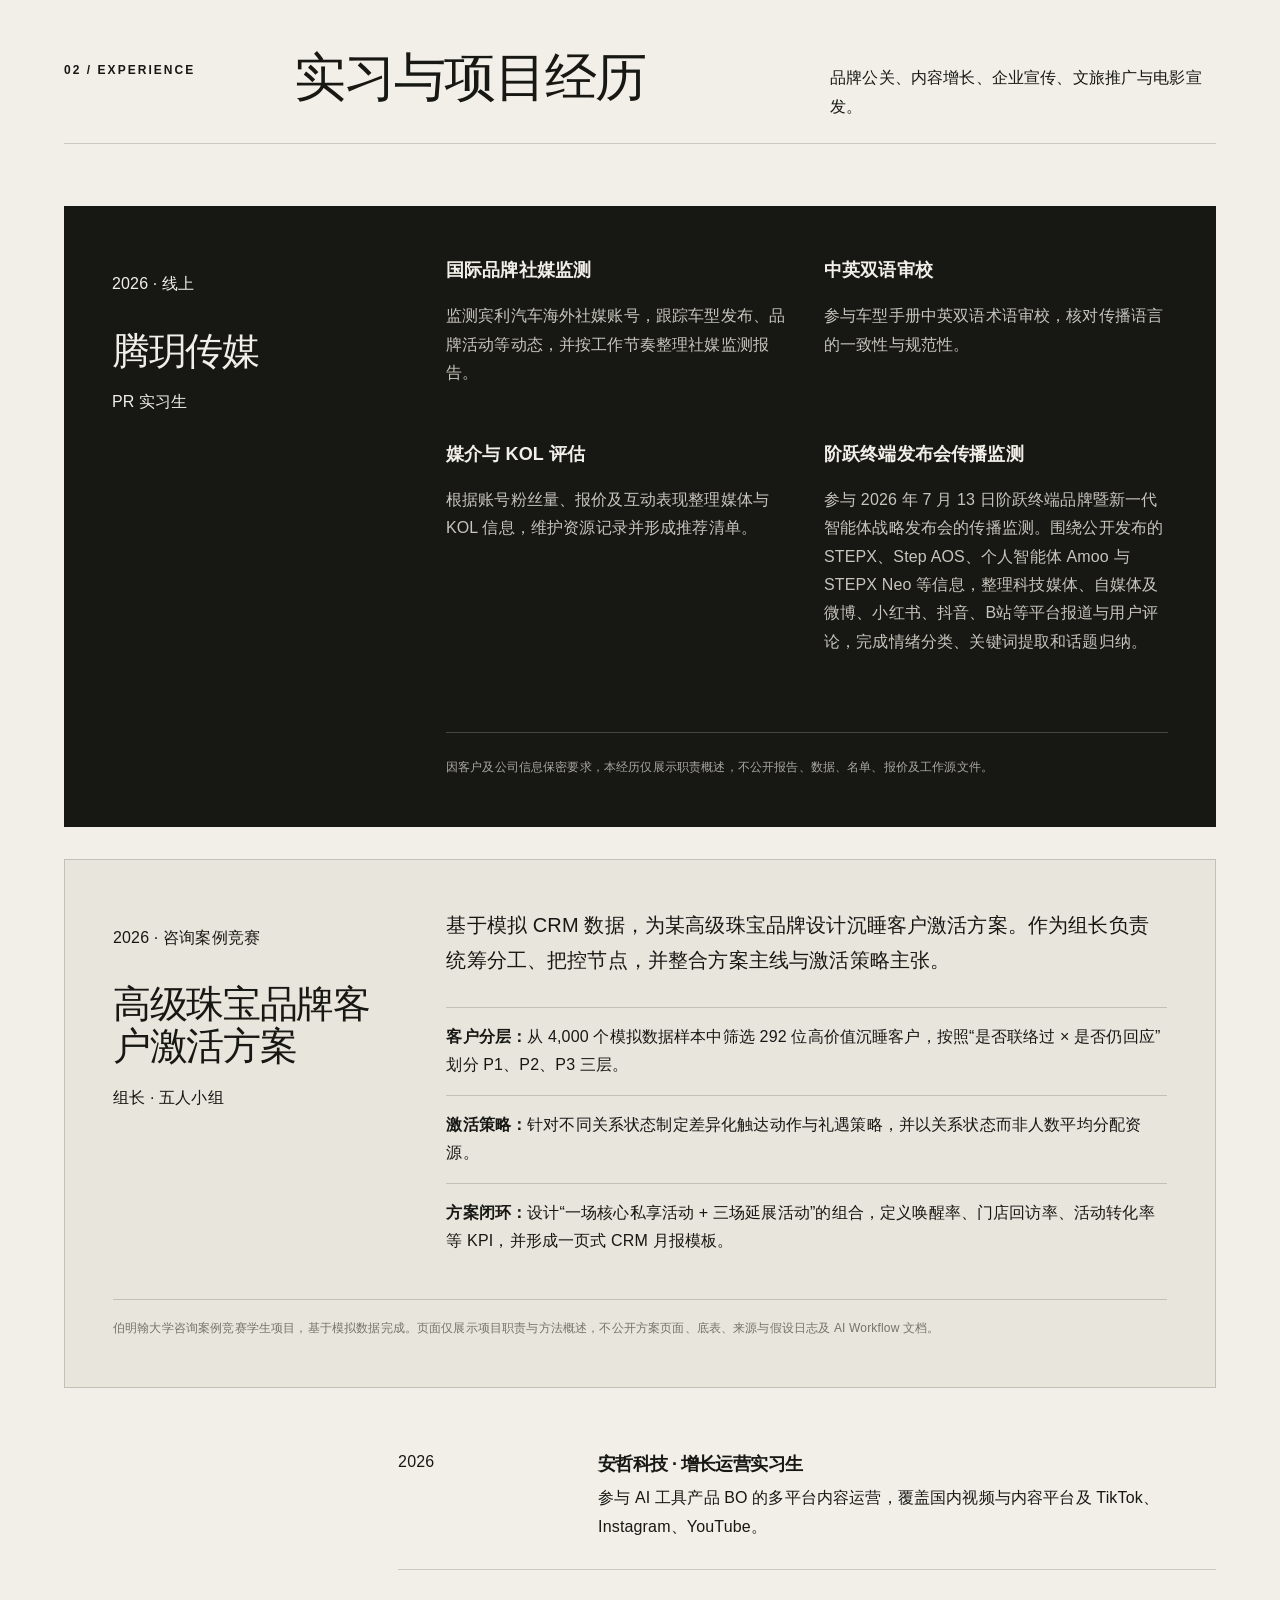
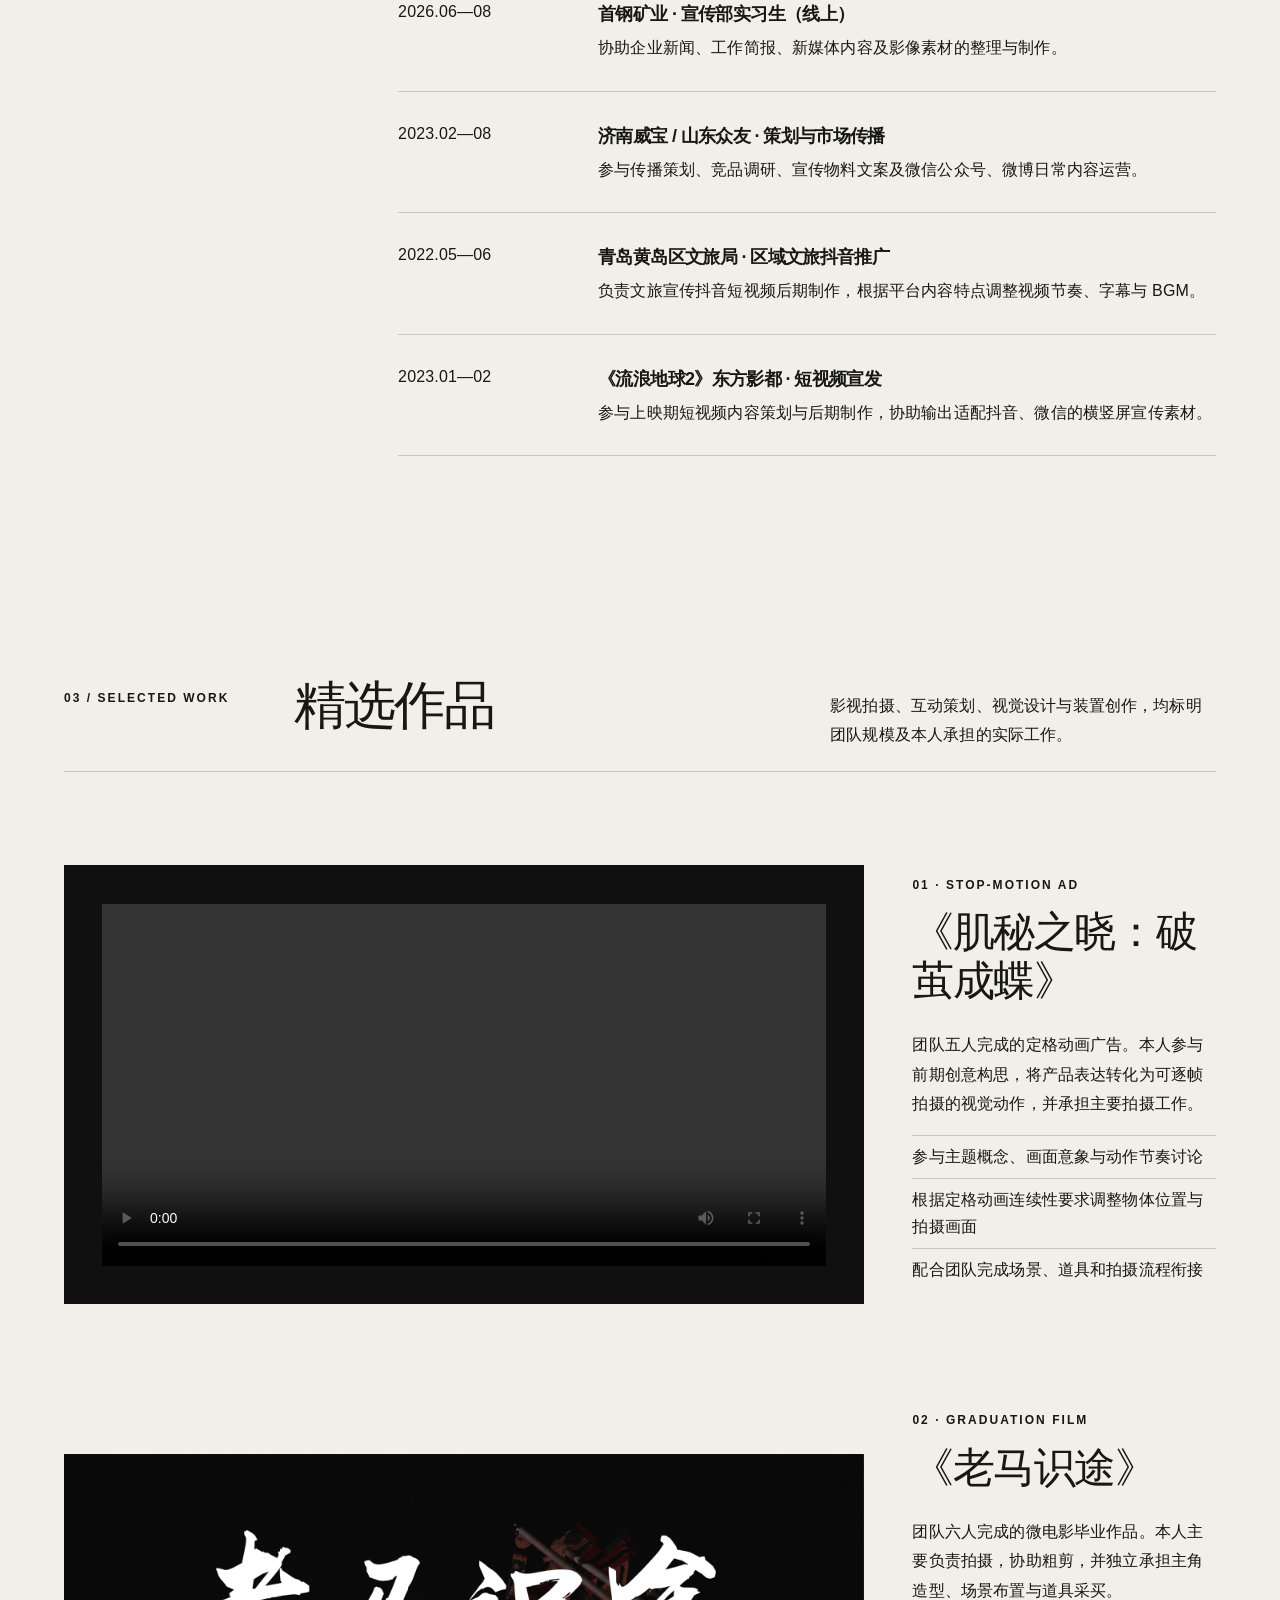
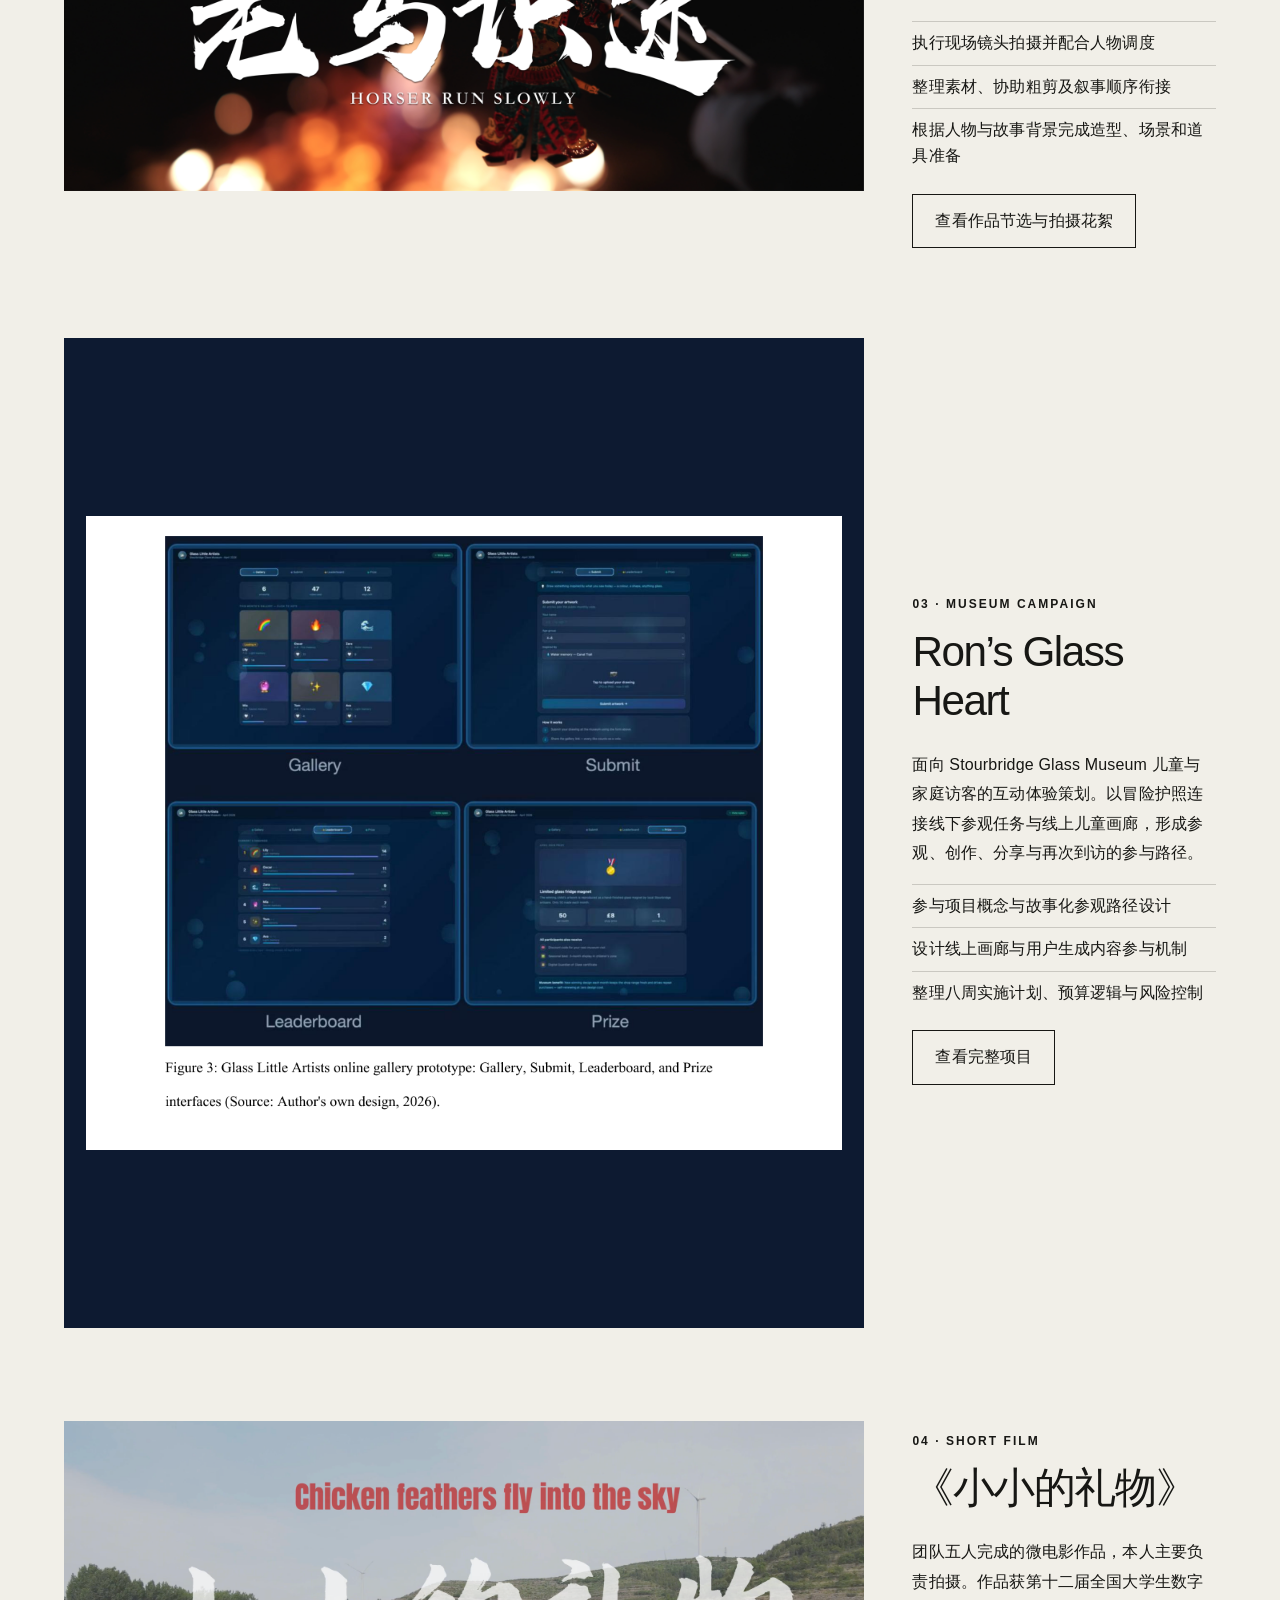
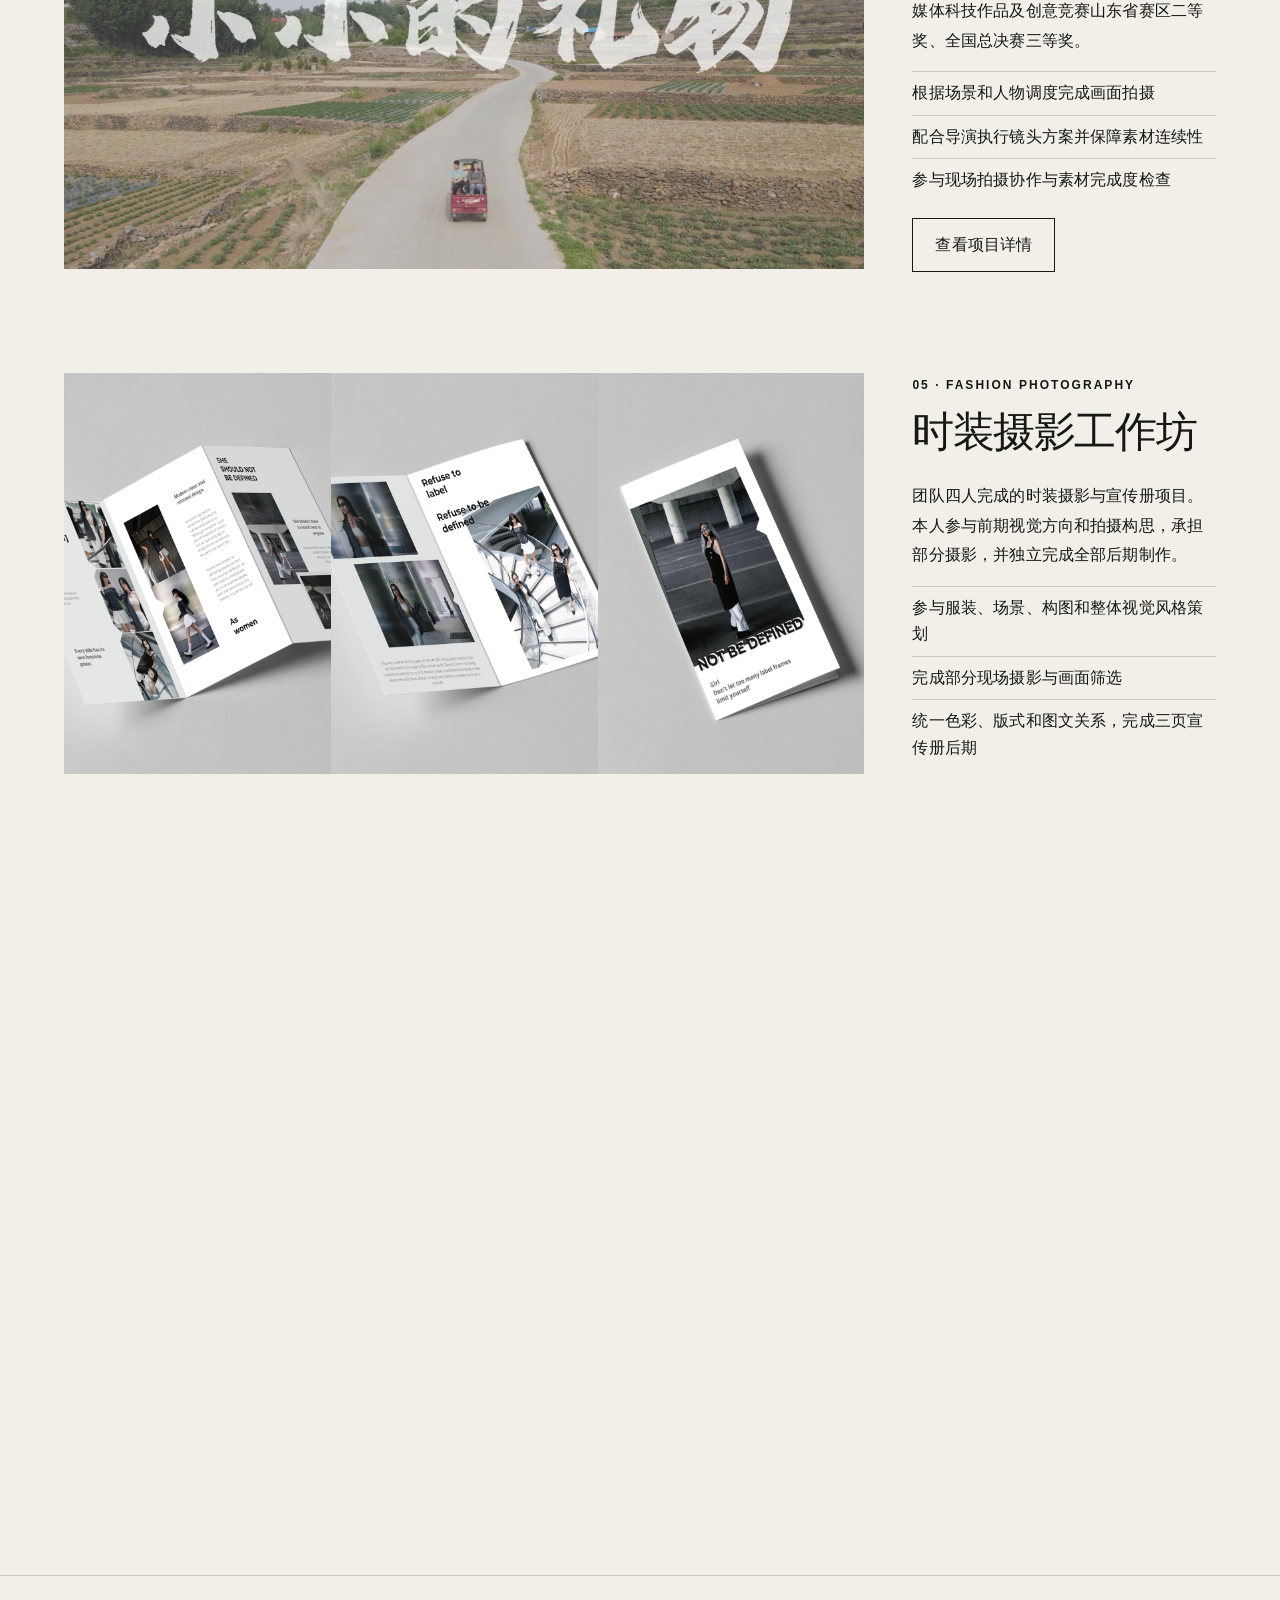
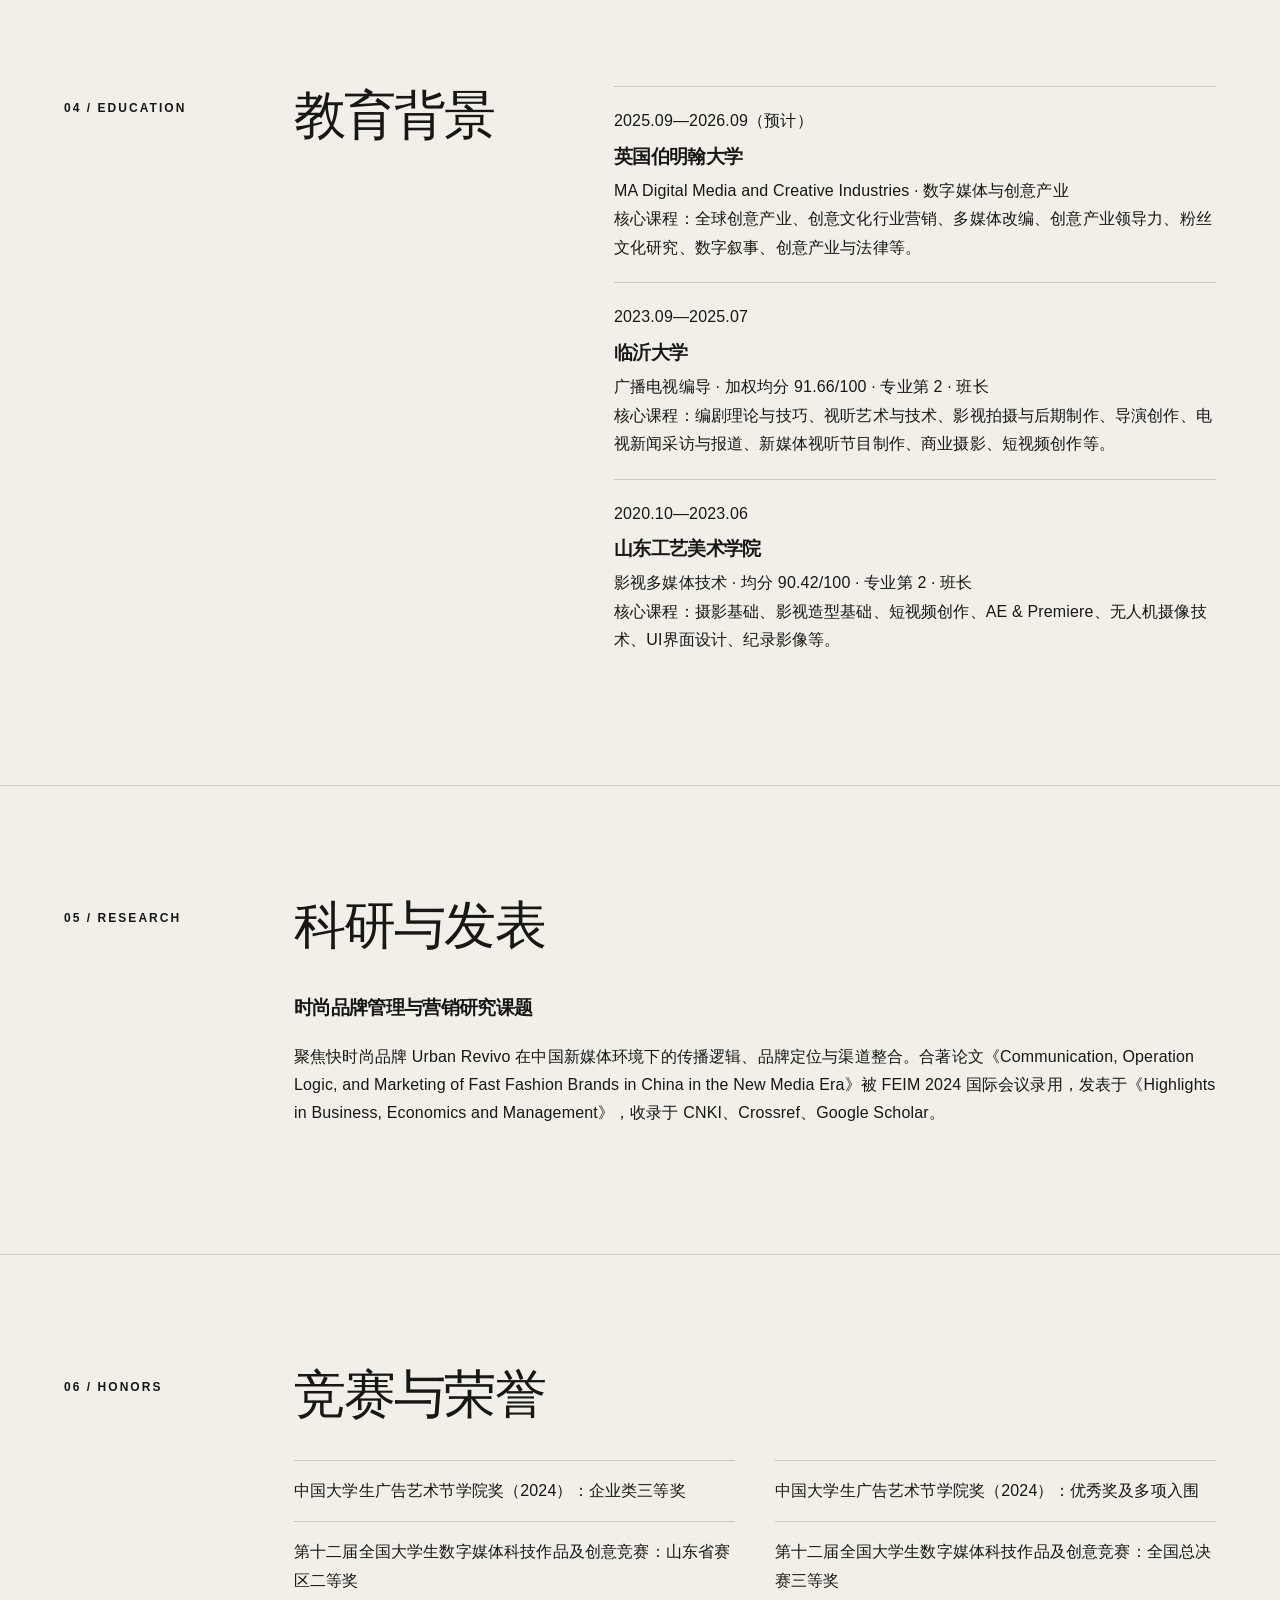
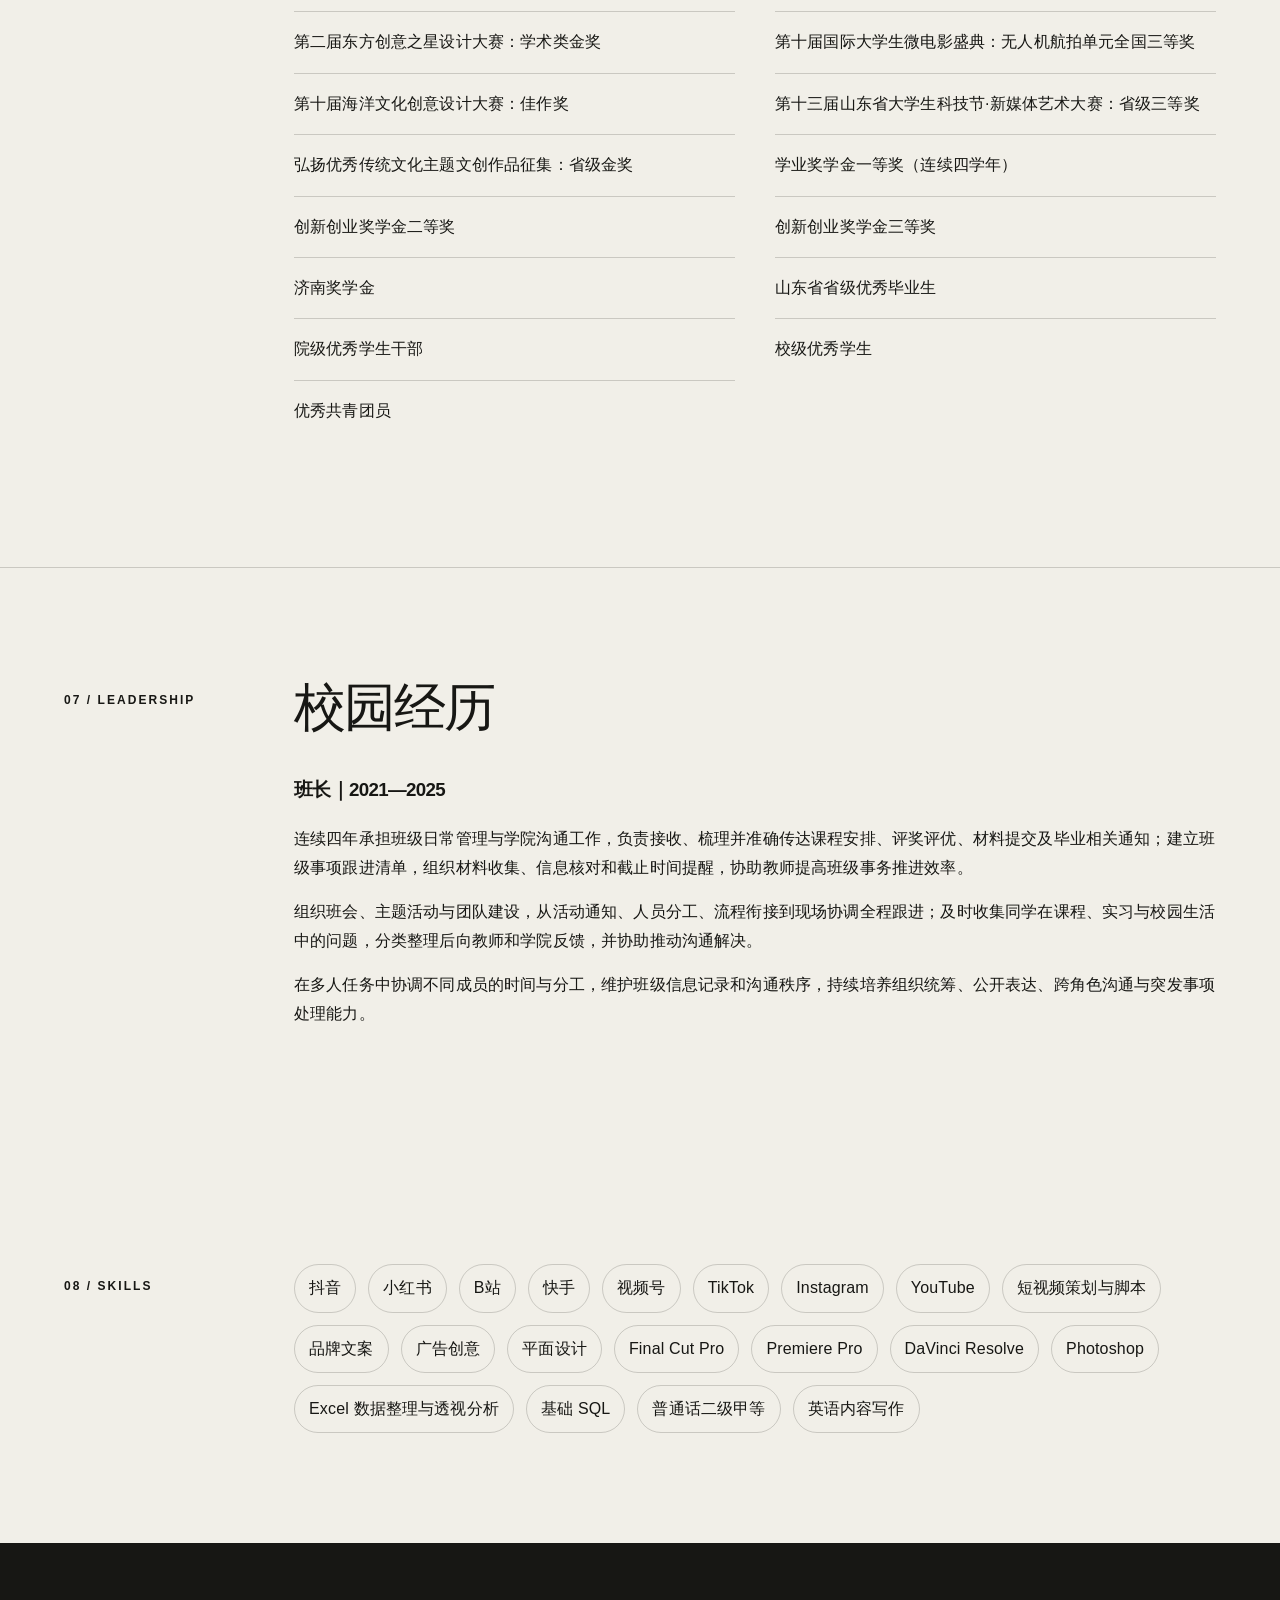
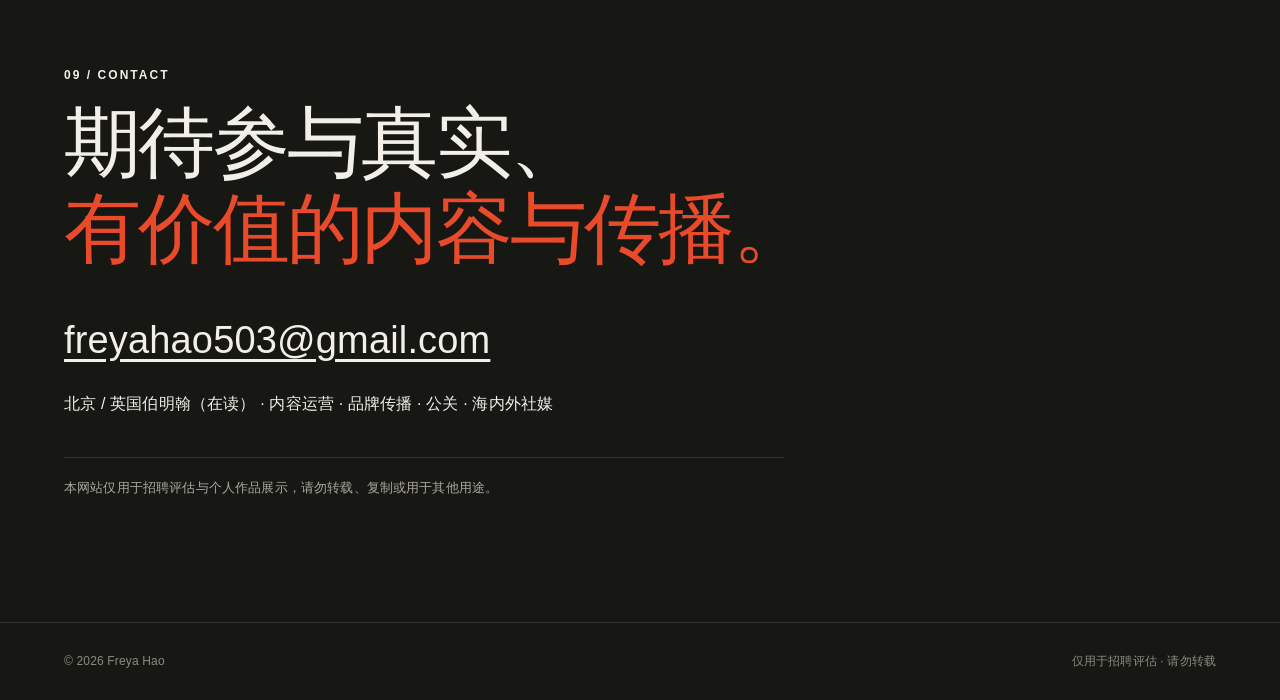
==== commit 0138755a: "Add files via upload" ====
--- a/index.html
+++ b/index.html
@@ -64,12 +64,7 @@
             </ul>
           </div>
         </div>
-        <div class="catalyst-gallery" aria-label="Catalyst 客户激活方案节选">
-          <figure><img src="assets/images/catalyst/executive-summary.png" alt="高级珠宝品牌客户激活方案执行摘要"><figcaption>执行摘要｜核心发现、策略建议与预期指标</figcaption></figure>
-          <figure><img src="assets/images/catalyst/audience-segmentation.png" alt="高价值沉睡客户 P1 P2 P3 分层方案"><figcaption>客群分层｜按触达与回应状态确定优先级</figcaption></figure>
-          <figure><img src="assets/images/catalyst/kpi-crm.png" alt="客户激活方案 KPI 与 CRM 月报模板"><figcaption>KPI 与 CRM｜建立六个月可复盘的转化漏斗</figcaption></figure>
-        </div>
-        <p class="catalyst-note">伯明翰大学咨询案例竞赛学生项目，基于模拟数据完成。页面仅展示最终方案节选，不公开底表、来源与假设日志及 AI Workflow 文档。</p>
+        <p class="catalyst-note">伯明翰大学咨询案例竞赛学生项目，基于模拟数据完成。页面仅展示项目职责与方法概述，不公开方案页面、底表、来源与假设日志及 AI Workflow 文档。</p>
       </article>
       <div class="timeline reveal">
         <article><time>2026</time><div><h3>安哲科技 · 增长运营实习生</h3><p>参与 AI 工具产品 BO 的多平台内容运营，覆盖国内视频与内容平台及 TikTok、Instagram、YouTube。</p></div></article>
--- a/styles.css
+++ b/styles.css
@@ -14,3 +14,7 @@
 .privacy-note{max-width:720px;margin-top:38px;padding-top:18px;border-top:1px solid #333;color:#aaa79f;font-size:13px}
 .original-film .excerpt-note{margin-top:4px;padding-top:10px;border-top:1px solid var(--line);color:var(--ink)}
 @media(max-width:800px){.hero h1 span{white-space:normal}.pmb-gallery{grid-template-columns:1fr}.pmb-gallery figure.wide{grid-column:auto}}
+
+/* Catalyst project — added after the featured PR experience */
+.catalyst-project{margin-top:32px;padding:48px;border:1px solid var(--line);background:#e8e5dc}.catalyst-heading{display:grid;grid-template-columns:.55fr 1.45fr;gap:60px}.catalyst-project .experience-meta h3{margin-top:32px}.catalyst-summary>p{margin-top:0;font-size:20px}.catalyst-summary ul{margin:28px 0 0;padding:0;list-style:none}.catalyst-summary li{padding:15px 0;border-top:1px solid var(--line)}.catalyst-gallery{display:grid;grid-template-columns:repeat(2,minmax(0,1fr));gap:18px;margin-top:42px}.catalyst-gallery figure{margin:0}.catalyst-gallery figure:first-child{grid-column:1/-1}.catalyst-gallery img{display:block;width:100%;height:auto;border:1px solid var(--line);background:#fff}.catalyst-gallery figcaption{padding:10px 0;font-size:13px;color:#625f57}.catalyst-note{margin:28px 0 0;padding-top:18px;border-top:1px solid var(--line);font-size:12px;color:#77736b}
+@media(max-width:800px){.catalyst-project{padding:30px 24px}.catalyst-heading,.catalyst-gallery{grid-template-columns:1fr;gap:20px}.catalyst-gallery figure:first-child{grid-column:auto}.catalyst-summary>p{font-size:18px}}
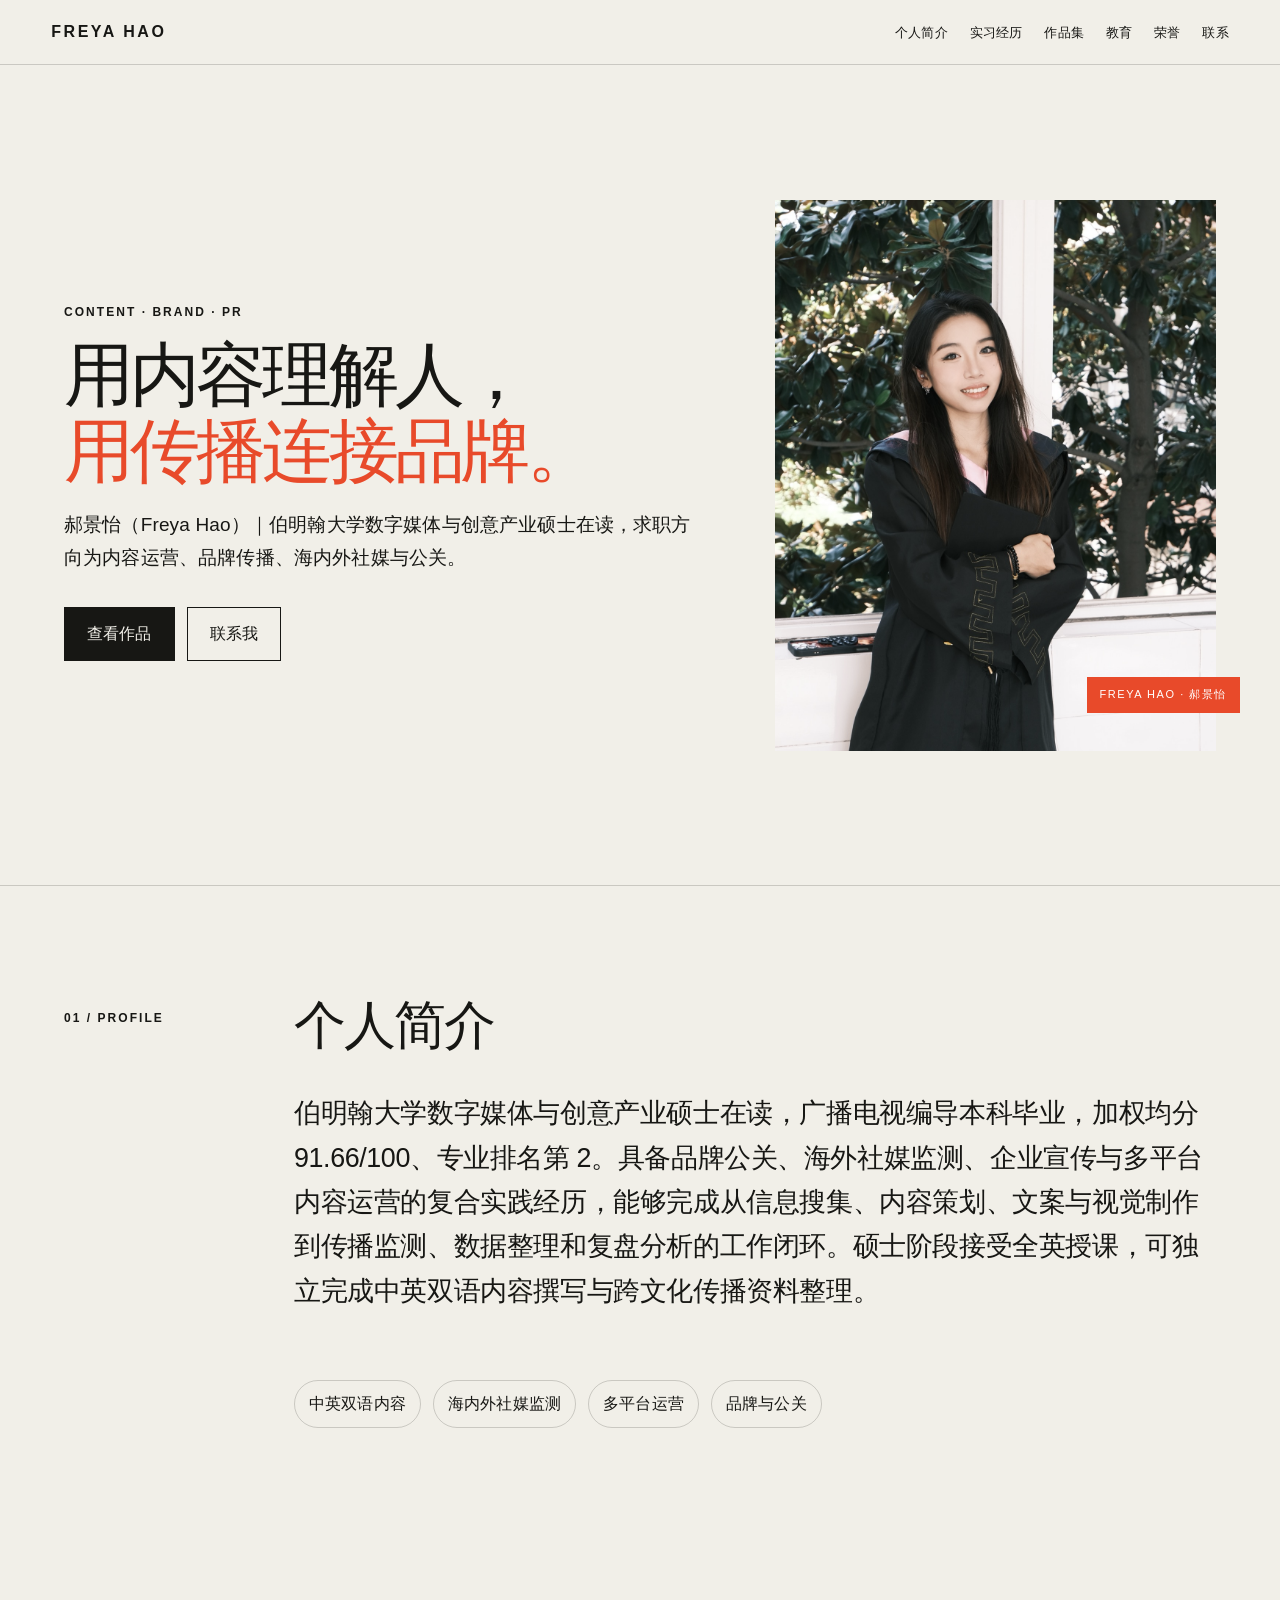
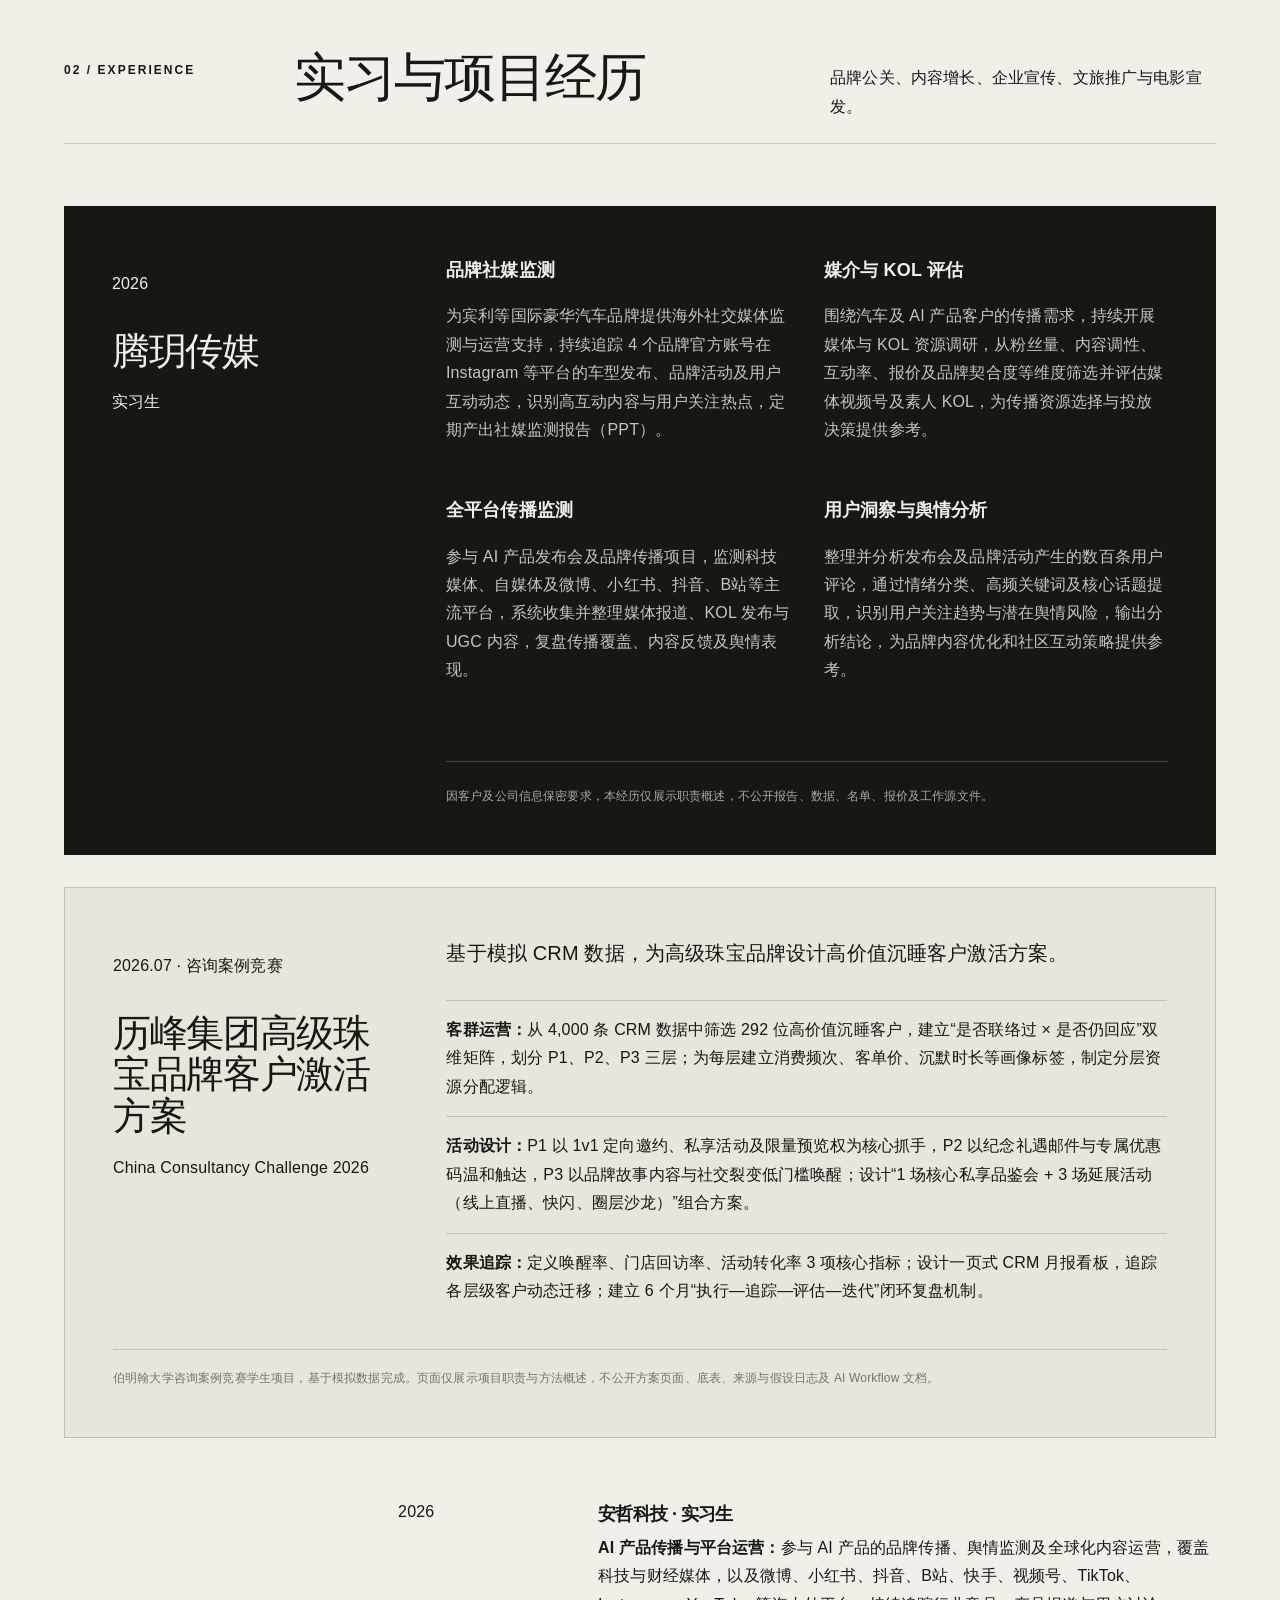
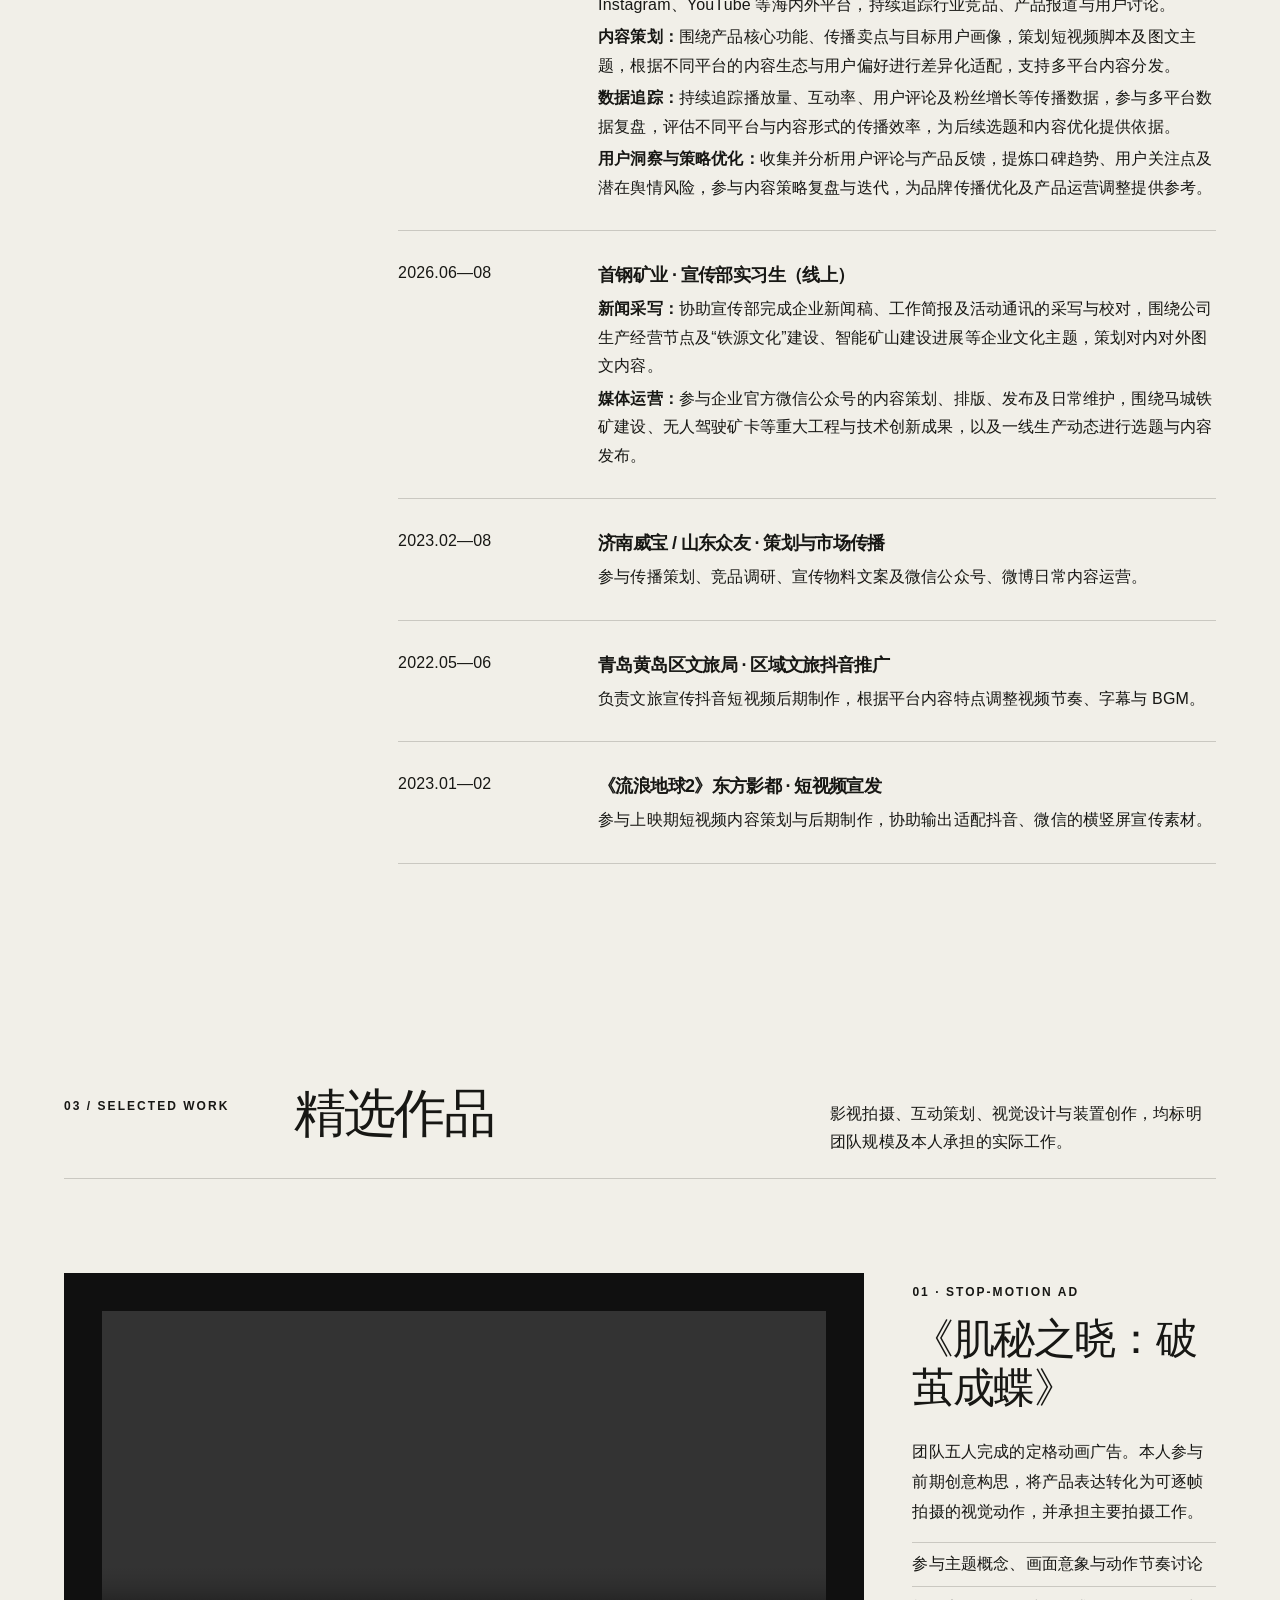
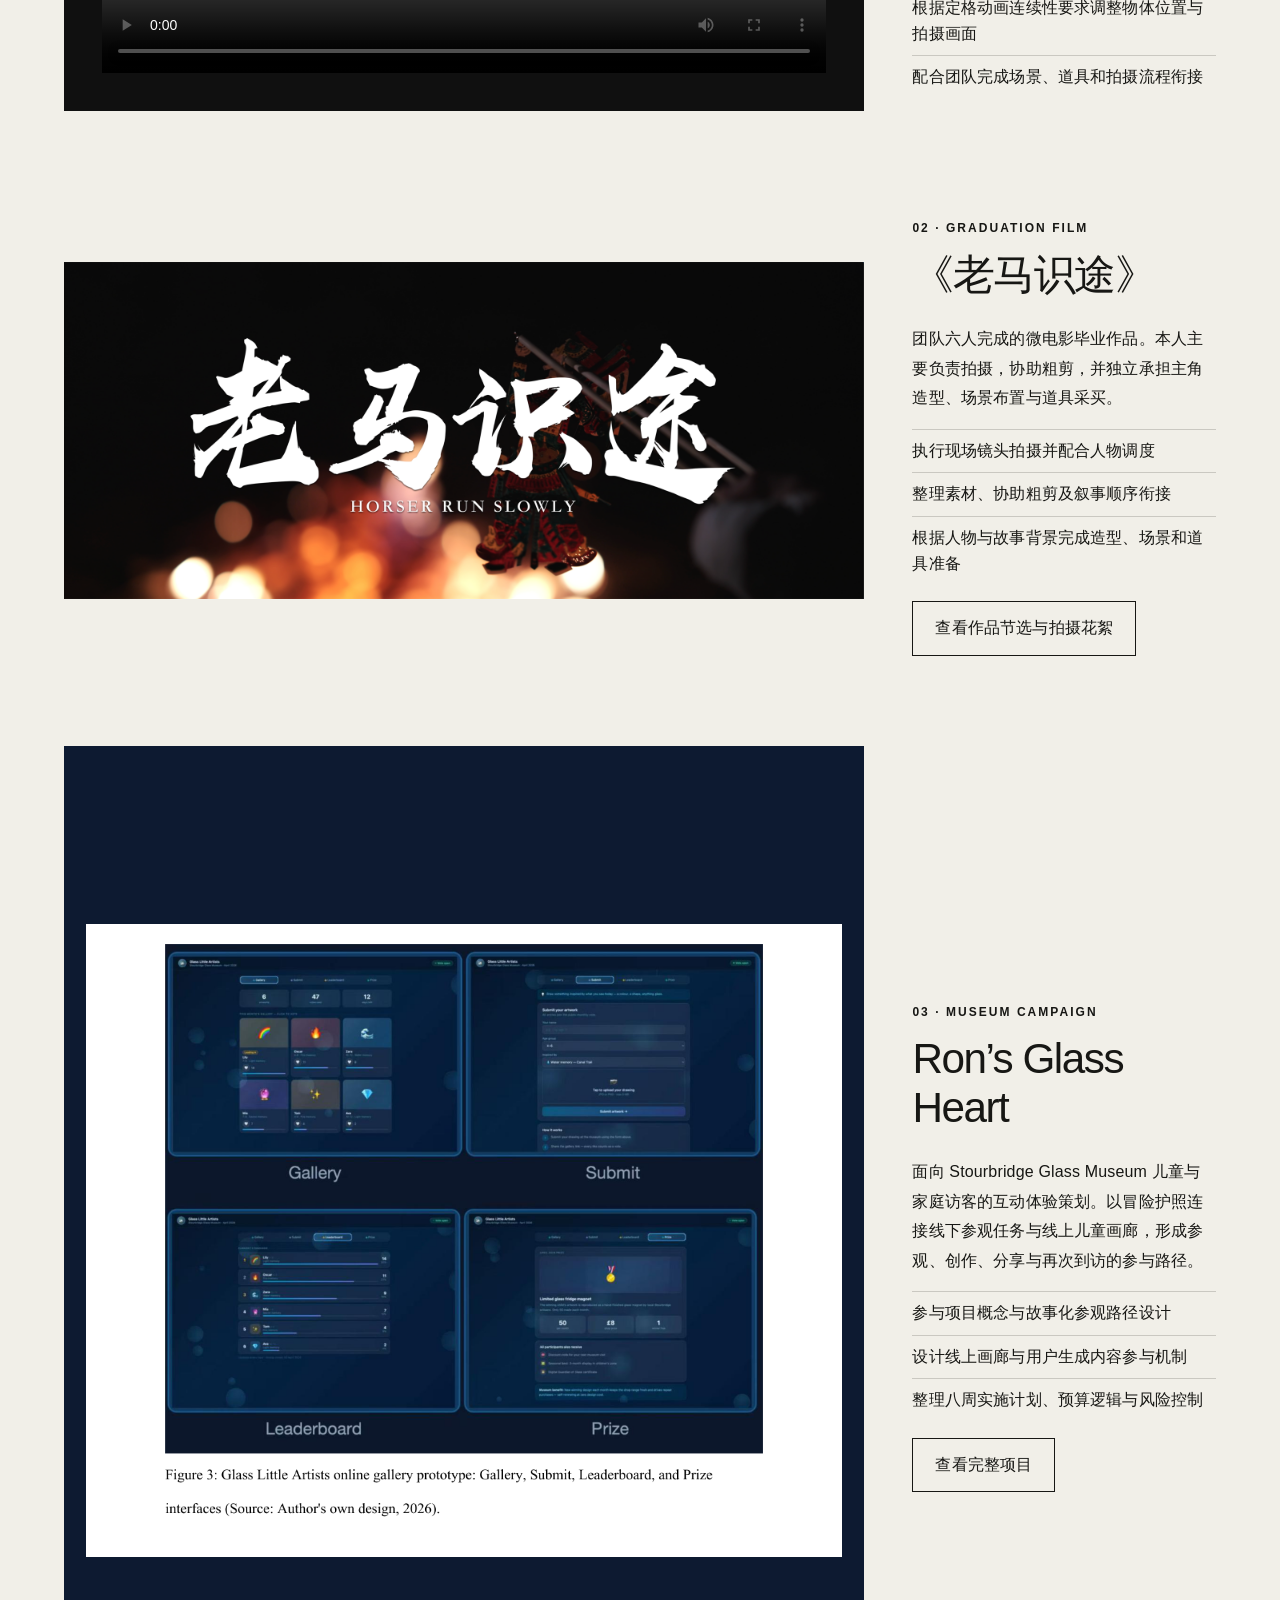
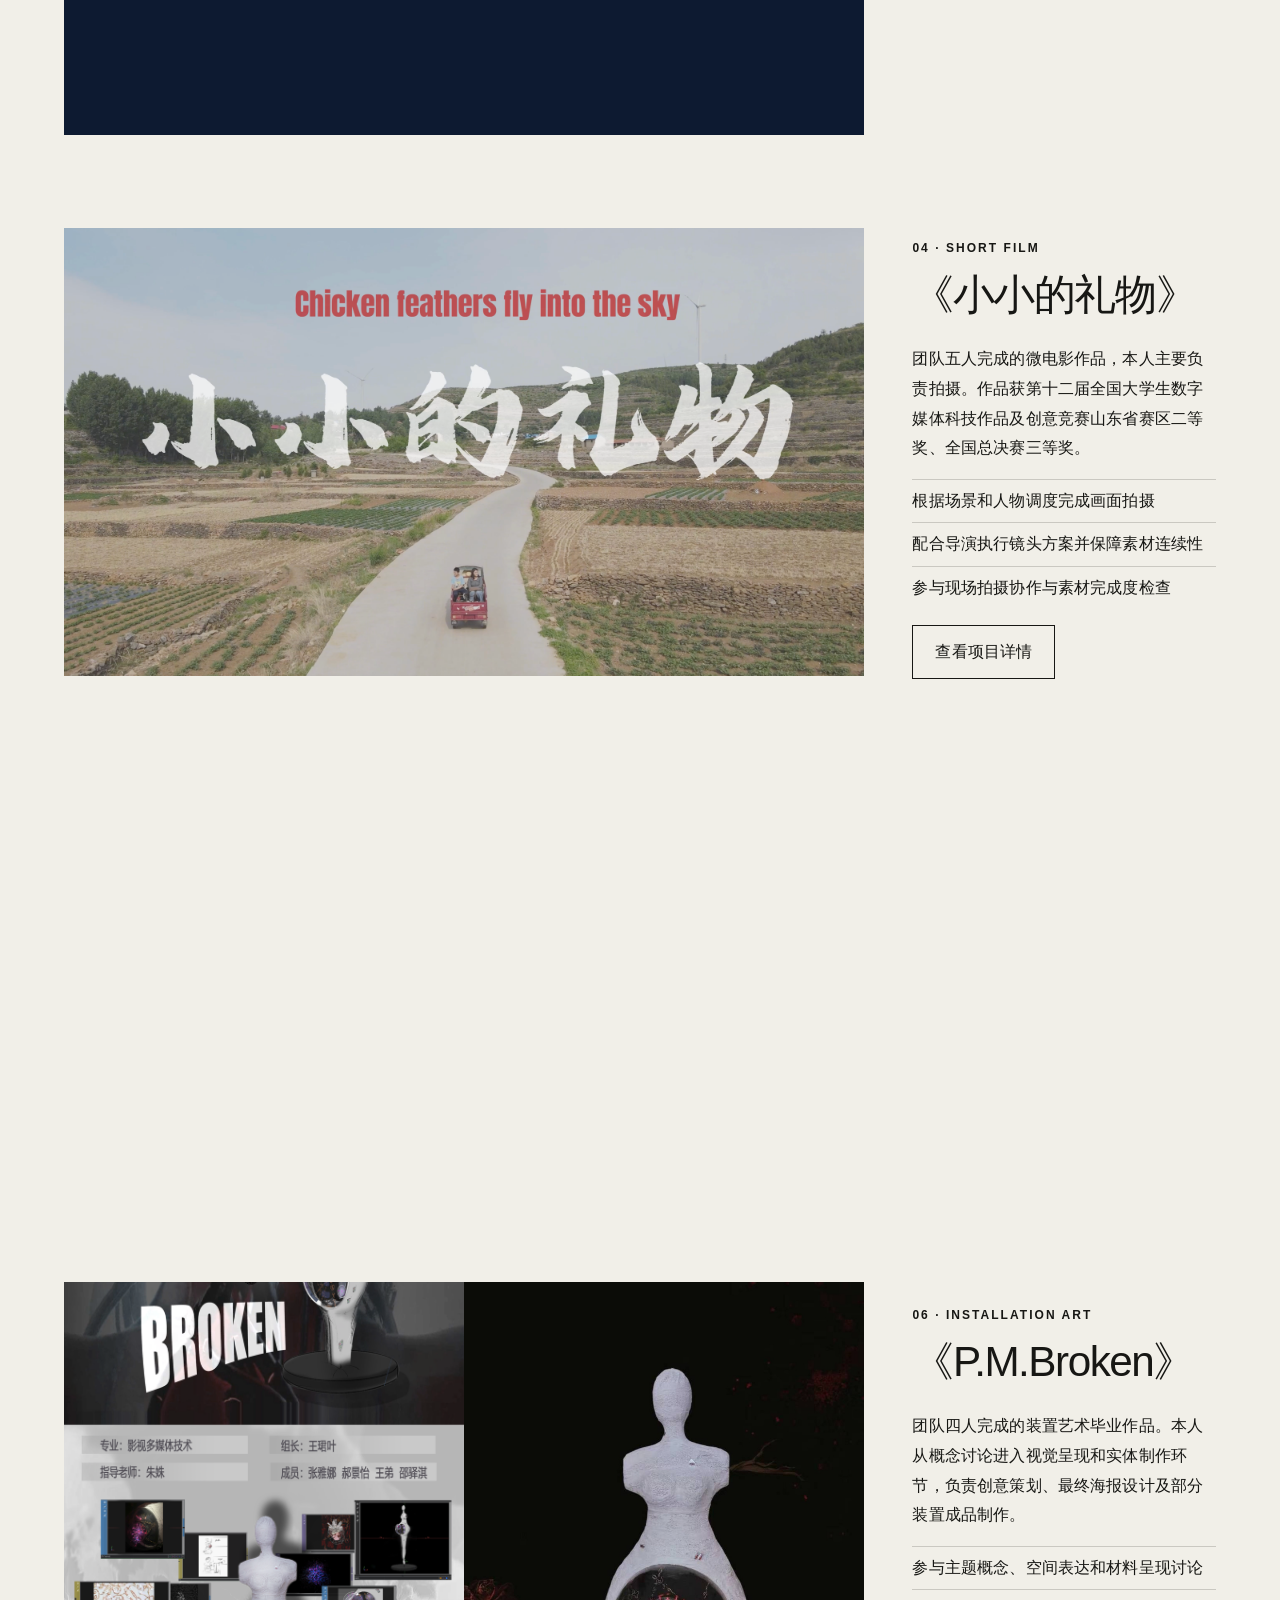
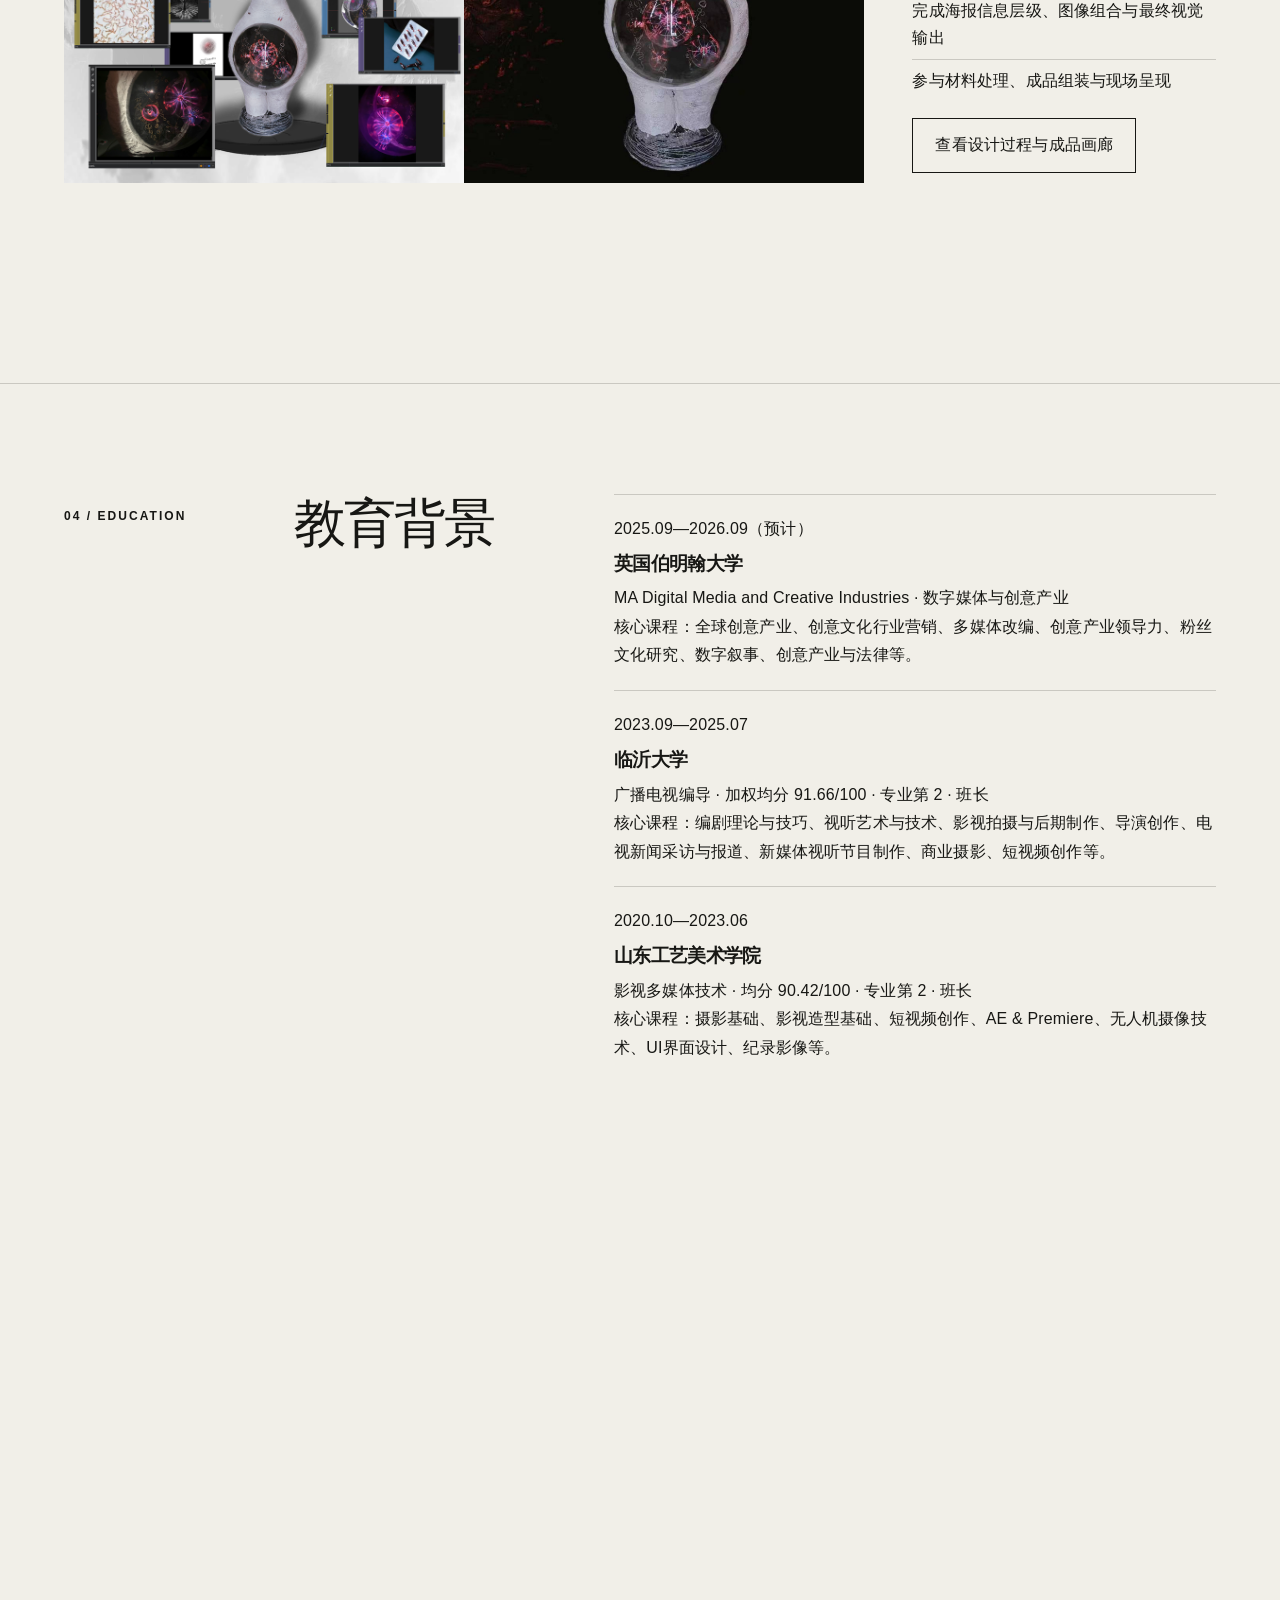
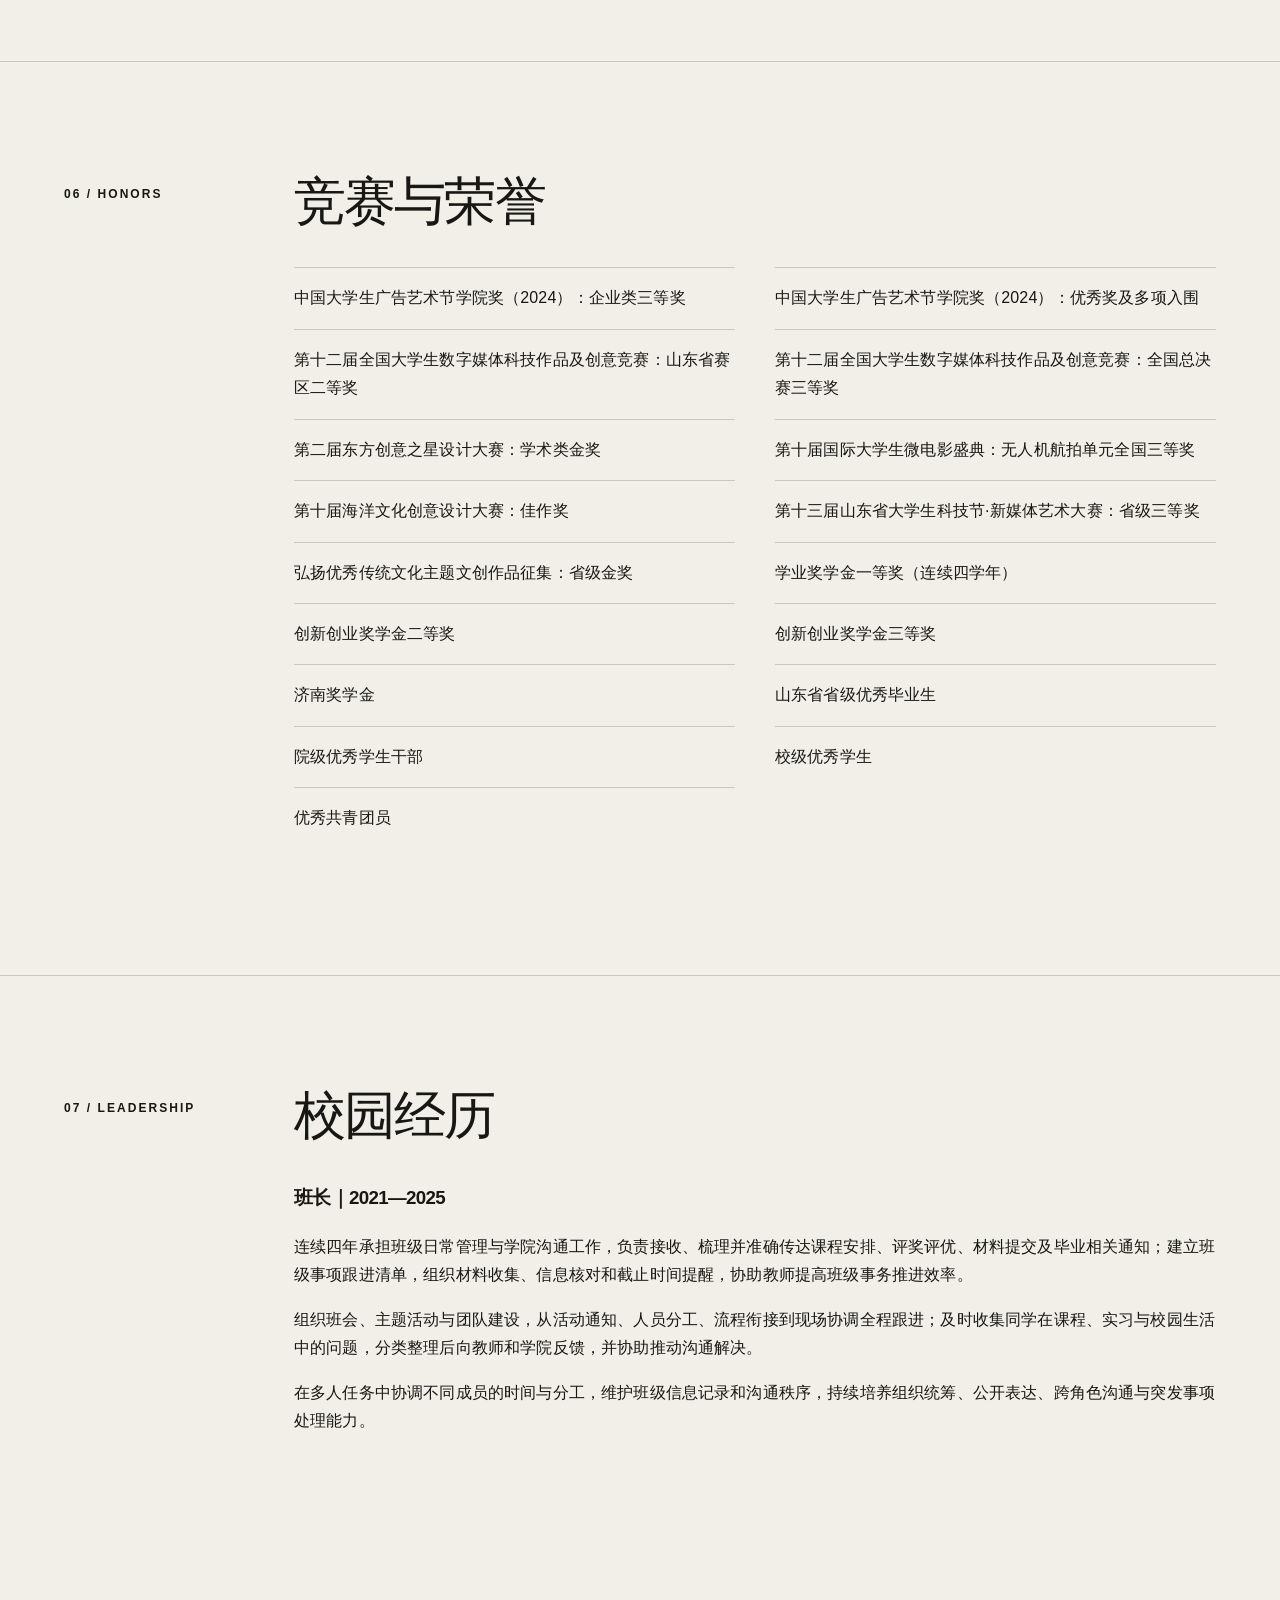
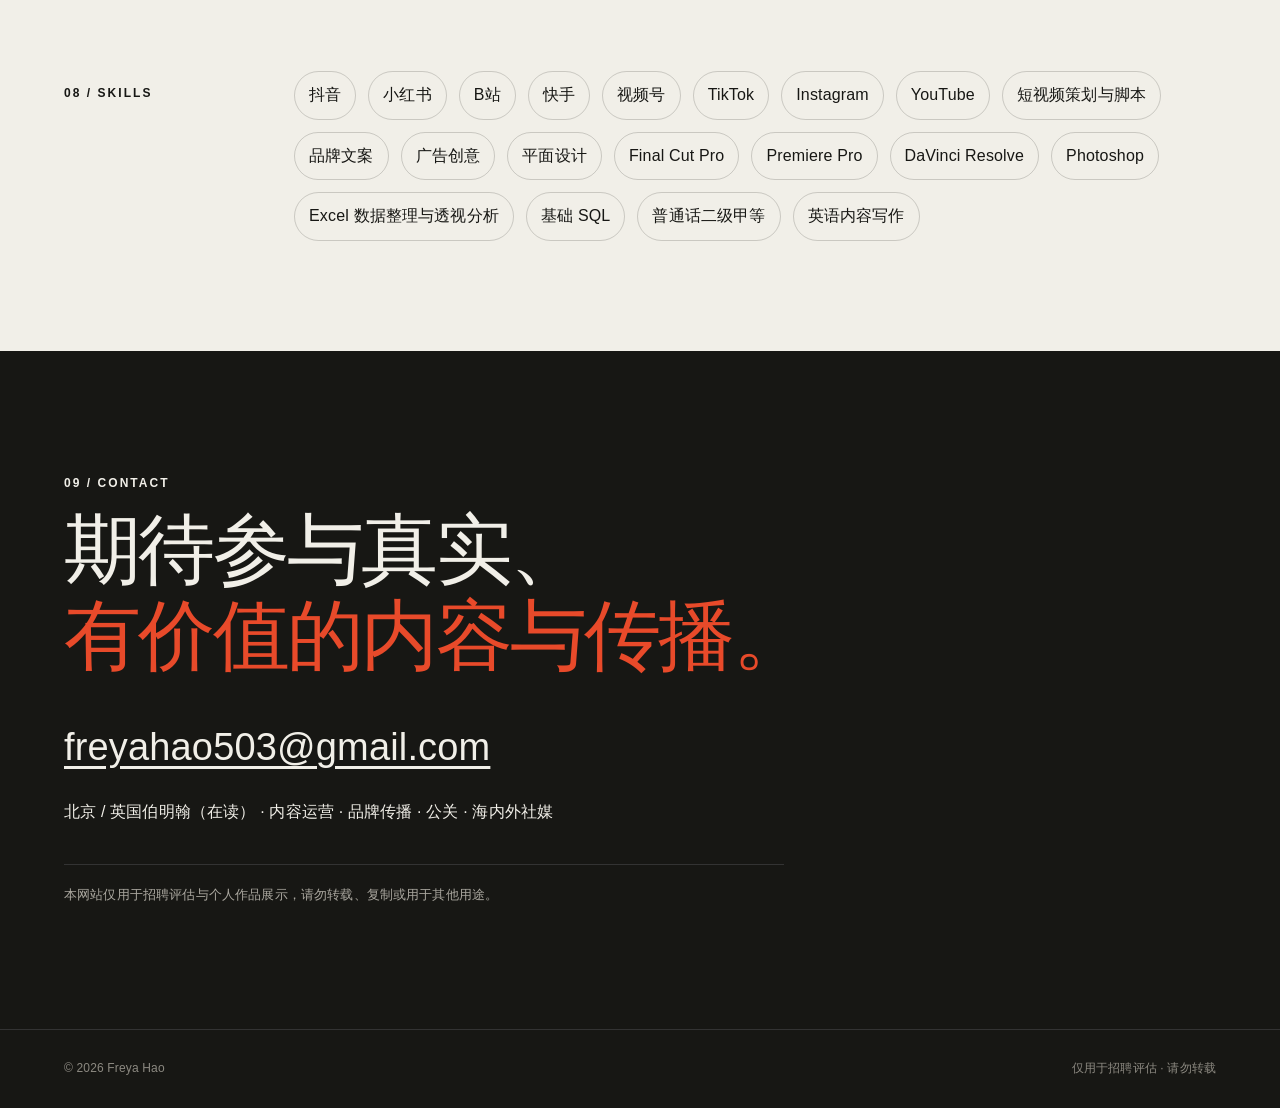
==== commit f25906e0: "Add files via upload" ====
--- a/index.html
+++ b/index.html
@@ -39,36 +39,36 @@
     <section id="experience" class="section experience">
       <div class="section-heading reveal"><p class="section-index">02 / EXPERIENCE</p><h2>实习与项目经历</h2><p>品牌公关、内容增长、企业宣传、文旅推广与电影宣发。</p></div>
       <article class="featured-experience reveal">
-        <div class="experience-meta"><p>2026 · 线上</p><h3>腾玥传媒</h3><p>PR 实习生</p></div>
+        <div class="experience-meta"><p>2026</p><h3>腾玥传媒</h3><p>实习生</p></div>
         <div class="experience-body">
-          <div><strong>国际品牌社媒监测</strong><p>监测宾利汽车海外社媒账号，跟踪车型发布、品牌活动等动态，并按工作节奏整理社媒监测报告。</p></div>
-          <div><strong>中英双语审校</strong><p>参与车型手册中英双语术语审校，核对传播语言的一致性与规范性。</p></div>
-          <div><strong>媒介与 KOL 评估</strong><p>根据账号粉丝量、报价及互动表现整理媒体与 KOL 信息，维护资源记录并形成推荐清单。</p></div>
-          <div><strong>阶跃终端发布会传播监测</strong><p>参与 2026 年 7 月 13 日阶跃终端品牌暨新一代智能体战略发布会的传播监测。围绕公开发布的 STEPX、Step AOS、个人智能体 Amoo 与 STEPX Neo 等信息，整理科技媒体、自媒体及微博、小红书、抖音、B站等平台报道与用户评论，完成情绪分类、关键词提取和话题归纳。</p></div>
+          <div><strong>品牌社媒监测</strong><p>为宾利等国际豪华汽车品牌提供海外社交媒体监测与运营支持，持续追踪 4 个品牌官方账号在 Instagram 等平台的车型发布、品牌活动及用户互动动态，识别高互动内容与用户关注热点，定期产出社媒监测报告（PPT）。</p></div>
+          <div><strong>媒介与 KOL 评估</strong><p>围绕汽车及 AI 产品客户的传播需求，持续开展媒体与 KOL 资源调研，从粉丝量、内容调性、互动率、报价及品牌契合度等维度筛选并评估媒体视频号及素人 KOL，为传播资源选择与投放决策提供参考。</p></div>
+          <div><strong>全平台传播监测</strong><p>参与 AI 产品发布会及品牌传播项目，监测科技媒体、自媒体及微博、小红书、抖音、B站等主流平台，系统收集并整理媒体报道、KOL 发布与 UGC 内容，复盘传播覆盖、内容反馈及舆情表现。</p></div>
+          <div><strong>用户洞察与舆情分析</strong><p>整理并分析发布会及品牌活动产生的数百条用户评论，通过情绪分类、高频关键词及核心话题提取，识别用户关注趋势与潜在舆情风险，输出分析结论，为品牌内容优化和社区互动策略提供参考。</p></div>
         </div>
         <p class="confidential-note">因客户及公司信息保密要求，本经历仅展示职责概述，不公开报告、数据、名单、报价及工作源文件。</p>
       </article>
       <article class="catalyst-project reveal">
         <div class="catalyst-heading">
           <div class="experience-meta">
-            <p>2026 · 咨询案例竞赛</p>
-            <h3>高级珠宝品牌客户激活方案</h3>
-            <p>组长 · 五人小组</p>
+            <p>2026.07 · 咨询案例竞赛</p>
+            <h3>历峰集团高级珠宝品牌客户激活方案</h3>
+            <p>China Consultancy Challenge 2026</p>
           </div>
           <div class="catalyst-summary">
-            <p>基于模拟 CRM 数据，为某高级珠宝品牌设计沉睡客户激活方案。作为组长负责统筹分工、把控节点，并整合方案主线与激活策略主张。</p>
+            <p>基于模拟 CRM 数据，为高级珠宝品牌设计高价值沉睡客户激活方案。</p>
             <ul>
-              <li><strong>客户分层：</strong>从 4,000 个模拟数据样本中筛选 292 位高价值沉睡客户，按照“是否联络过 × 是否仍回应”划分 P1、P2、P3 三层。</li>
-              <li><strong>激活策略：</strong>针对不同关系状态制定差异化触达动作与礼遇策略，并以关系状态而非人数平均分配资源。</li>
-              <li><strong>方案闭环：</strong>设计“一场核心私享活动 + 三场延展活动”的组合，定义唤醒率、门店回访率、活动转化率等 KPI，并形成一页式 CRM 月报模板。</li>
+              <li><strong>客群运营：</strong>从 4,000 条 CRM 数据中筛选 292 位高价值沉睡客户，建立“是否联络过 × 是否仍回应”双维矩阵，划分 P1、P2、P3 三层；为每层建立消费频次、客单价、沉默时长等画像标签，制定分层资源分配逻辑。</li>
+              <li><strong>活动设计：</strong>P1 以 1v1 定向邀约、私享活动及限量预览权为核心抓手，P2 以纪念礼遇邮件与专属优惠码温和触达，P3 以品牌故事内容与社交裂变低门槛唤醒；设计“1 场核心私享品鉴会 + 3 场延展活动（线上直播、快闪、圈层沙龙）”组合方案。</li>
+              <li><strong>效果追踪：</strong>定义唤醒率、门店回访率、活动转化率 3 项核心指标；设计一页式 CRM 月报看板，追踪各层级客户动态迁移；建立 6 个月“执行—追踪—评估—迭代”闭环复盘机制。</li>
             </ul>
           </div>
         </div>
         <p class="catalyst-note">伯明翰大学咨询案例竞赛学生项目，基于模拟数据完成。页面仅展示项目职责与方法概述，不公开方案页面、底表、来源与假设日志及 AI Workflow 文档。</p>
       </article>
       <div class="timeline reveal">
-        <article><time>2026</time><div><h3>安哲科技 · 增长运营实习生</h3><p>参与 AI 工具产品 BO 的多平台内容运营，覆盖国内视频与内容平台及 TikTok、Instagram、YouTube。</p></div></article>
-        <article><time>2026.06—08</time><div><h3>首钢矿业 · 宣传部实习生（线上）</h3><p>协助企业新闻、工作简报、新媒体内容及影像素材的整理与制作。</p></div></article>
+        <article><time>2026</time><div><h3>安哲科技 · 实习生</h3><p><strong>AI 产品传播与平台运营：</strong>参与 AI 产品的品牌传播、舆情监测及全球化内容运营，覆盖科技与财经媒体，以及微博、小红书、抖音、B站、快手、视频号、TikTok、Instagram、YouTube 等海内外平台，持续追踪行业竞品、产品报道与用户讨论。</p><p><strong>内容策划：</strong>围绕产品核心功能、传播卖点与目标用户画像，策划短视频脚本及图文主题，根据不同平台的内容生态与用户偏好进行差异化适配，支持多平台内容分发。</p><p><strong>数据追踪：</strong>持续追踪播放量、互动率、用户评论及粉丝增长等传播数据，参与多平台数据复盘，评估不同平台与内容形式的传播效率，为后续选题和内容优化提供依据。</p><p><strong>用户洞察与策略优化：</strong>收集并分析用户评论与产品反馈，提炼口碑趋势、用户关注点及潜在舆情风险，参与内容策略复盘与迭代，为品牌传播优化及产品运营调整提供参考。</p></div></article>
+        <article><time>2026.06—08</time><div><h3>首钢矿业 · 宣传部实习生（线上）</h3><p><strong>新闻采写：</strong>协助宣传部完成企业新闻稿、工作简报及活动通讯的采写与校对，围绕公司生产经营节点及“铁源文化”建设、智能矿山建设进展等企业文化主题，策划对内对外图文内容。</p><p><strong>媒体运营：</strong>参与企业官方微信公众号的内容策划、排版、发布及日常维护，围绕马城铁矿建设、无人驾驶矿卡等重大工程与技术创新成果，以及一线生产动态进行选题与内容发布。</p></div></article>
         <article><time>2023.02—08</time><div><h3>济南威宝 / 山东众友 · 策划与市场传播</h3><p>参与传播策划、竞品调研、宣传物料文案及微信公众号、微博日常内容运营。</p></div></article>
         <article><time>2022.05—06</time><div><h3>青岛黄岛区文旅局 · 区域文旅抖音推广</h3><p>负责文旅宣传抖音短视频后期制作，根据平台内容特点调整视频节奏、字幕与 BGM。</p></div></article>
         <article><time>2023.01—02</time><div><h3>《流浪地球2》东方影都 · 短视频宣发</h3><p>参与上映期短视频内容策划与后期制作，协助输出适配抖音、微信的横竖屏宣传素材。</p></div></article>
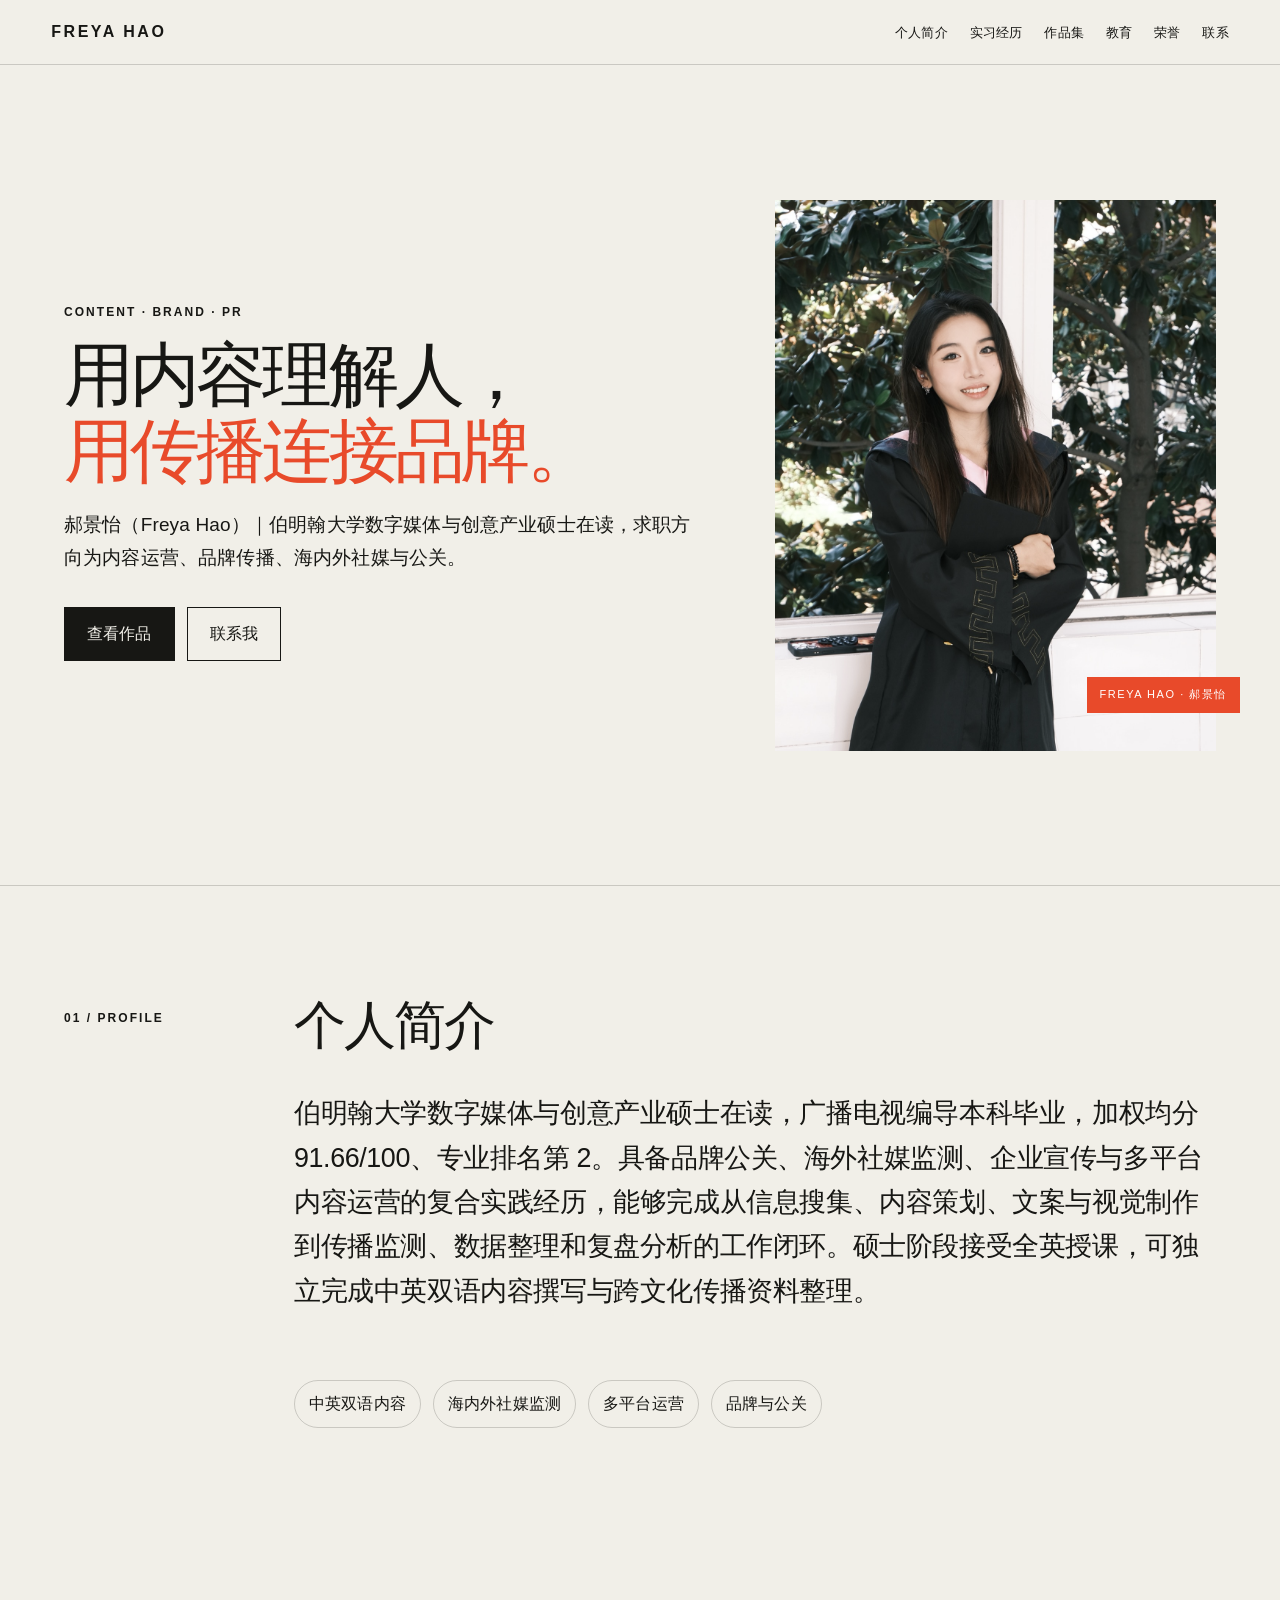
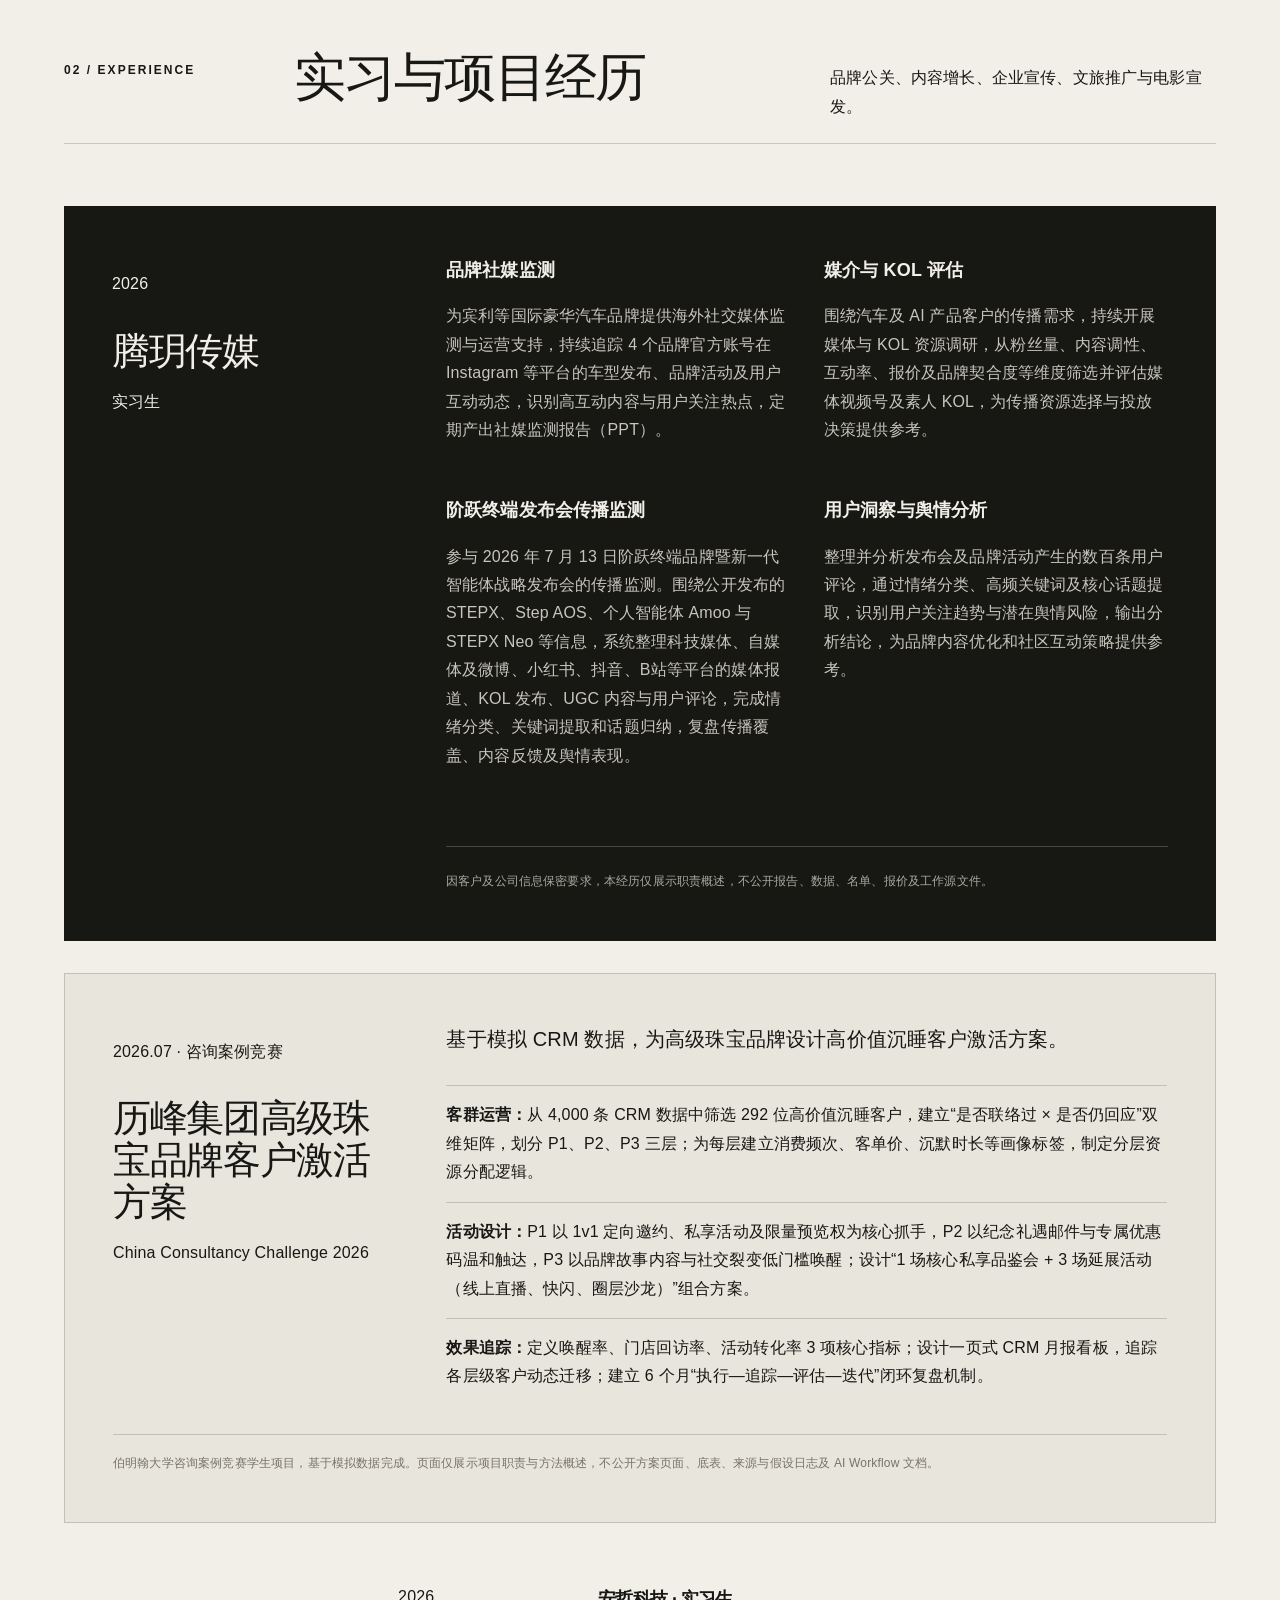
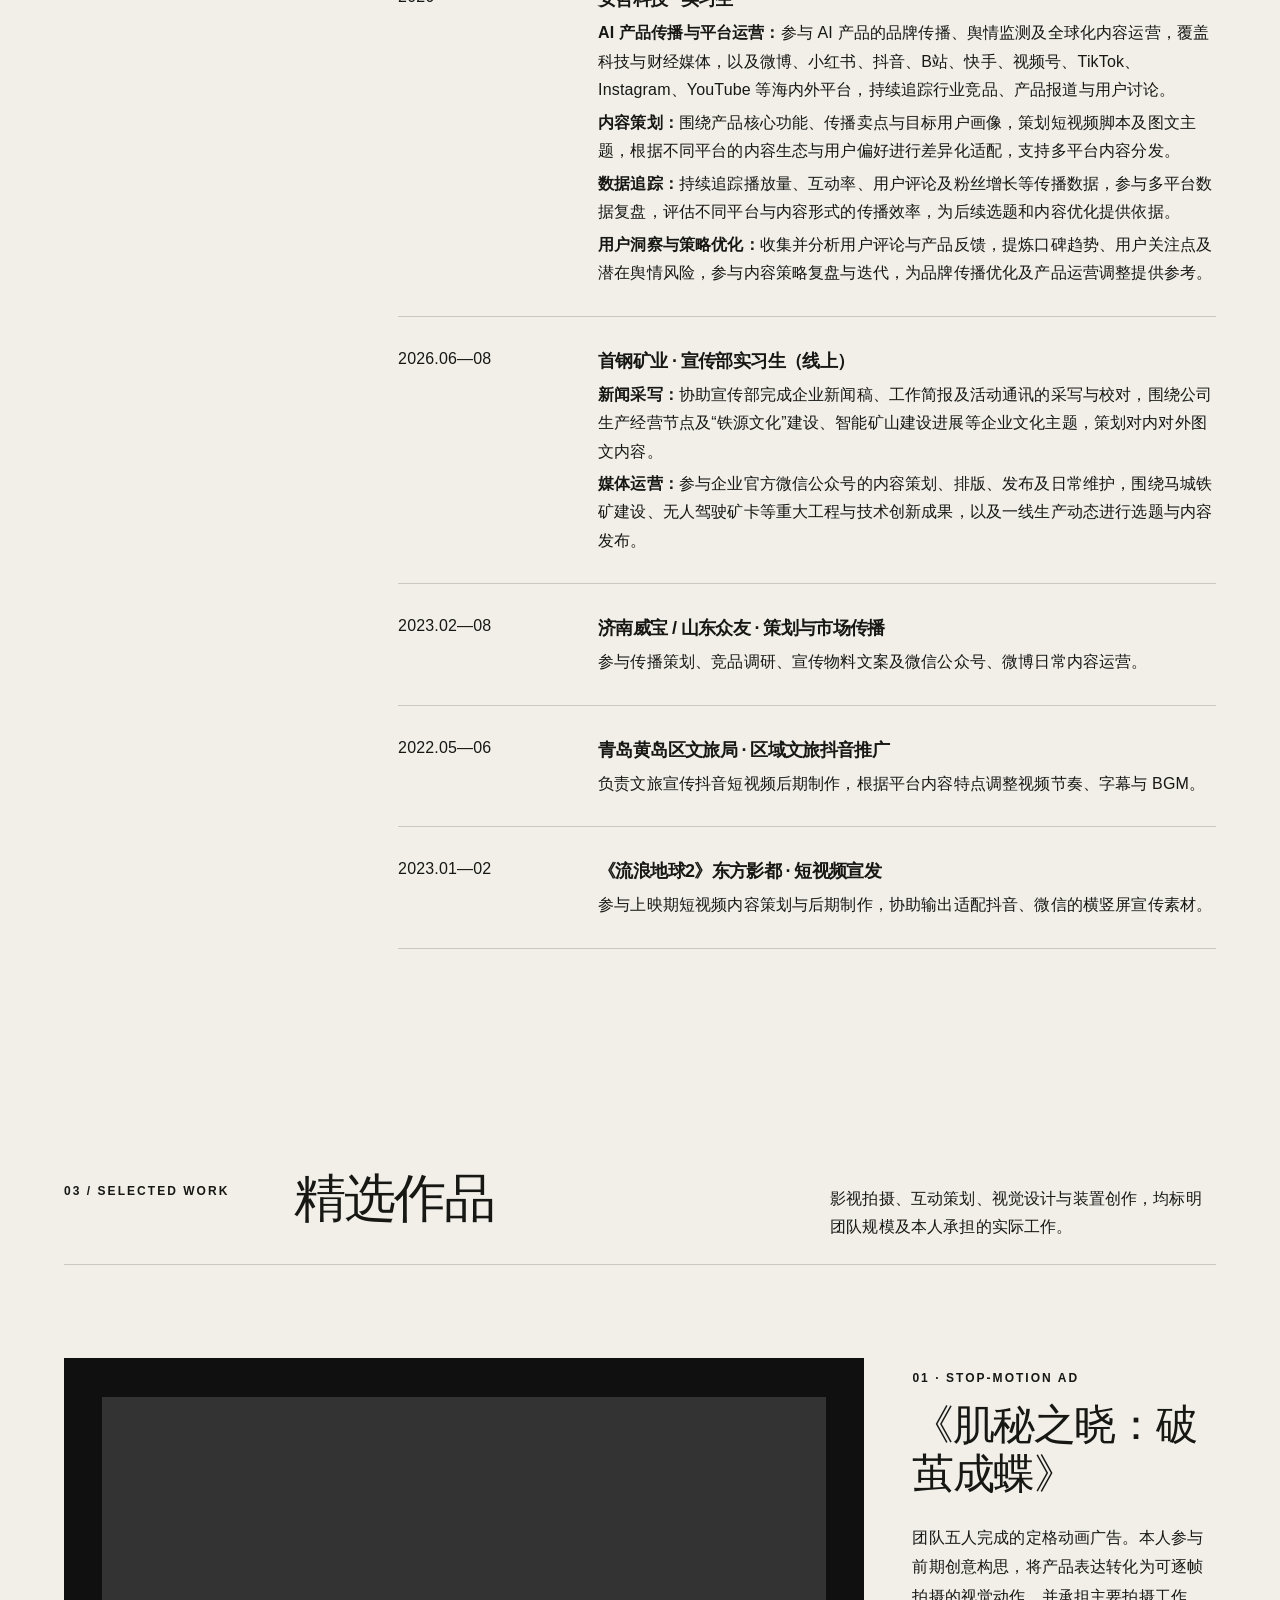
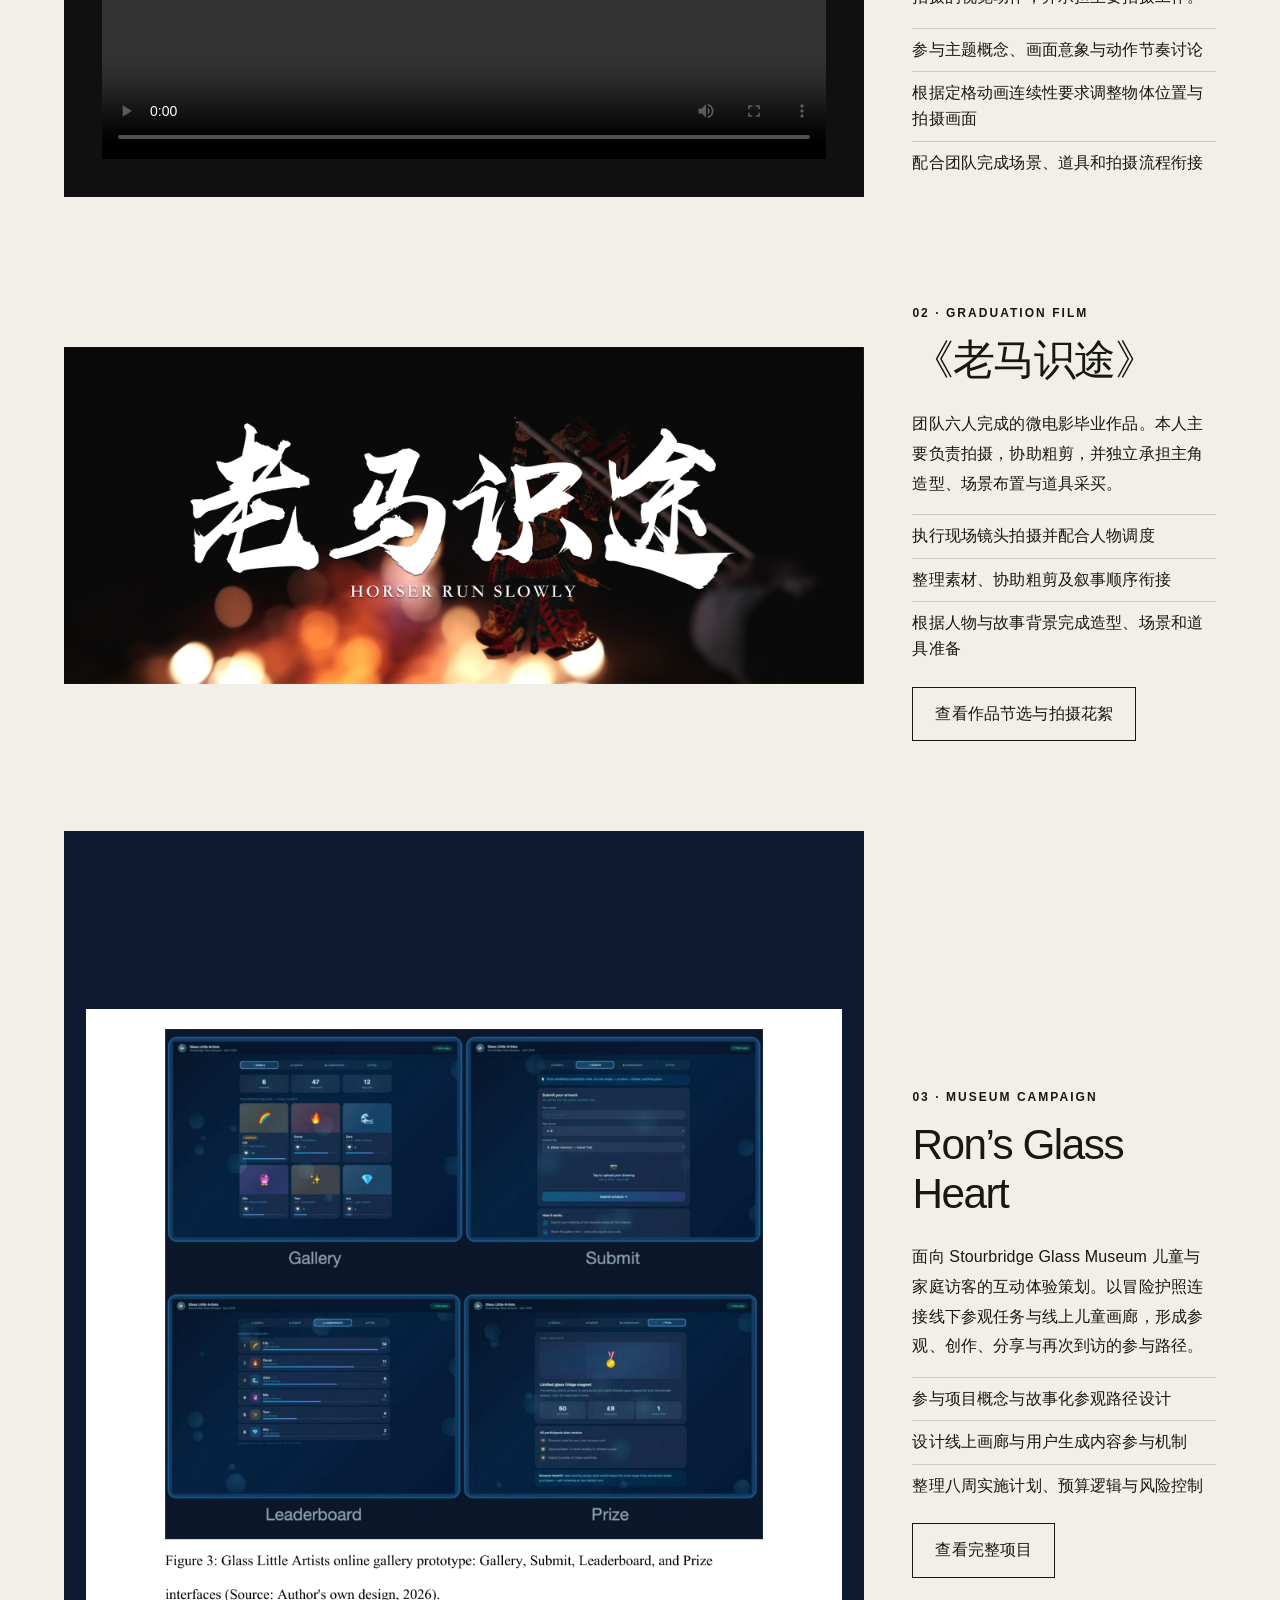
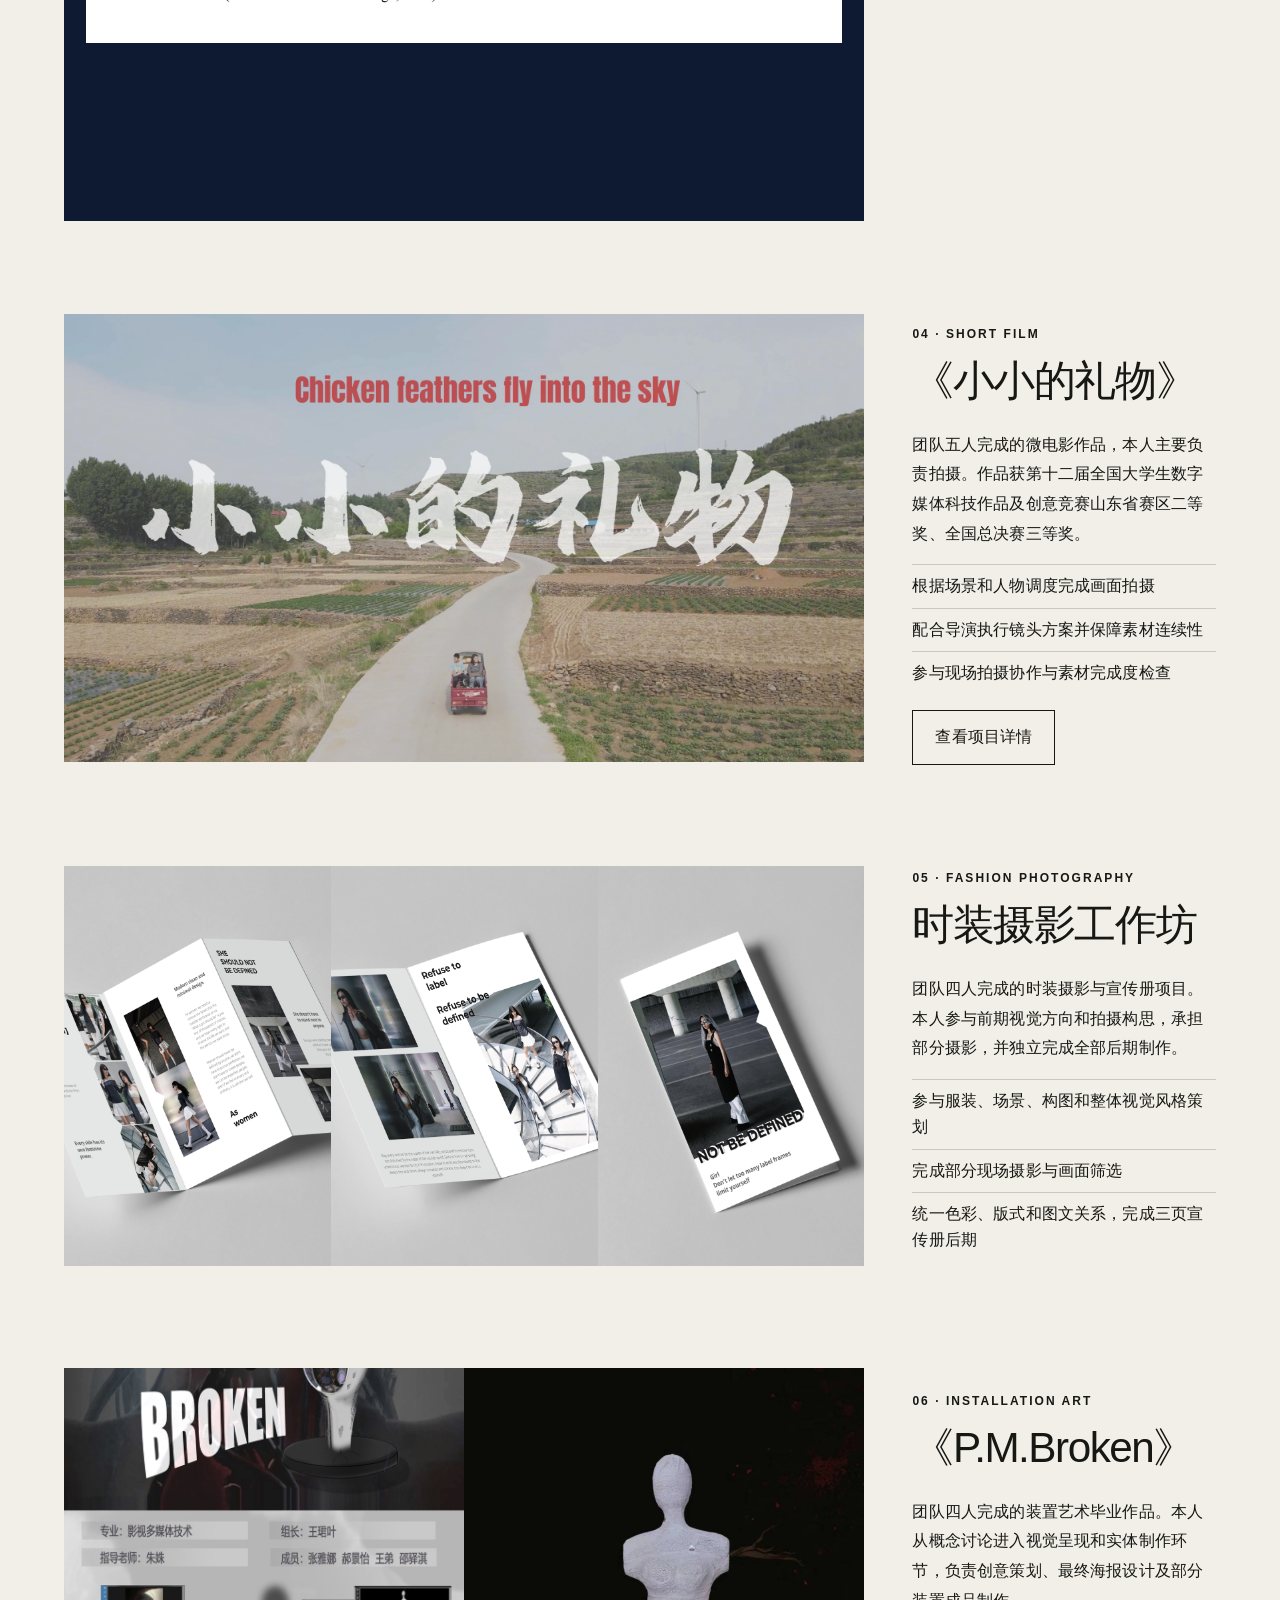
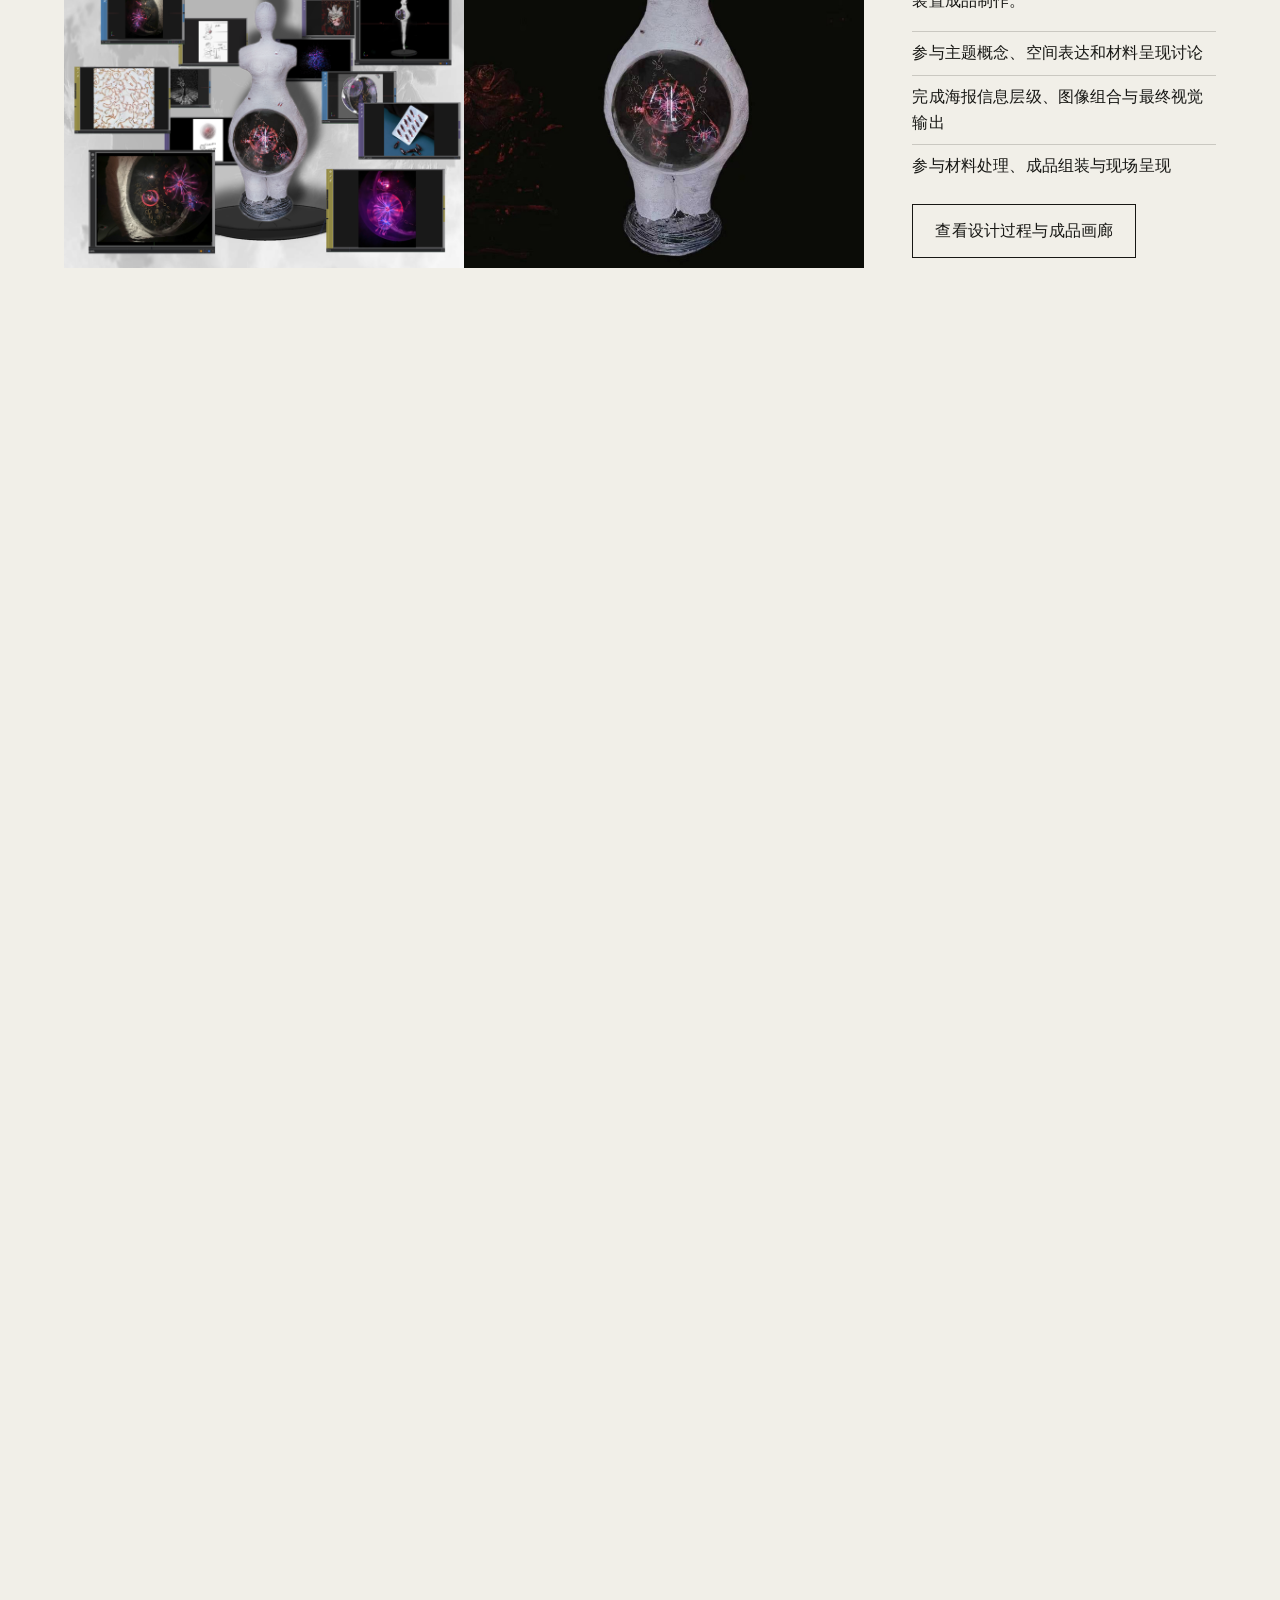
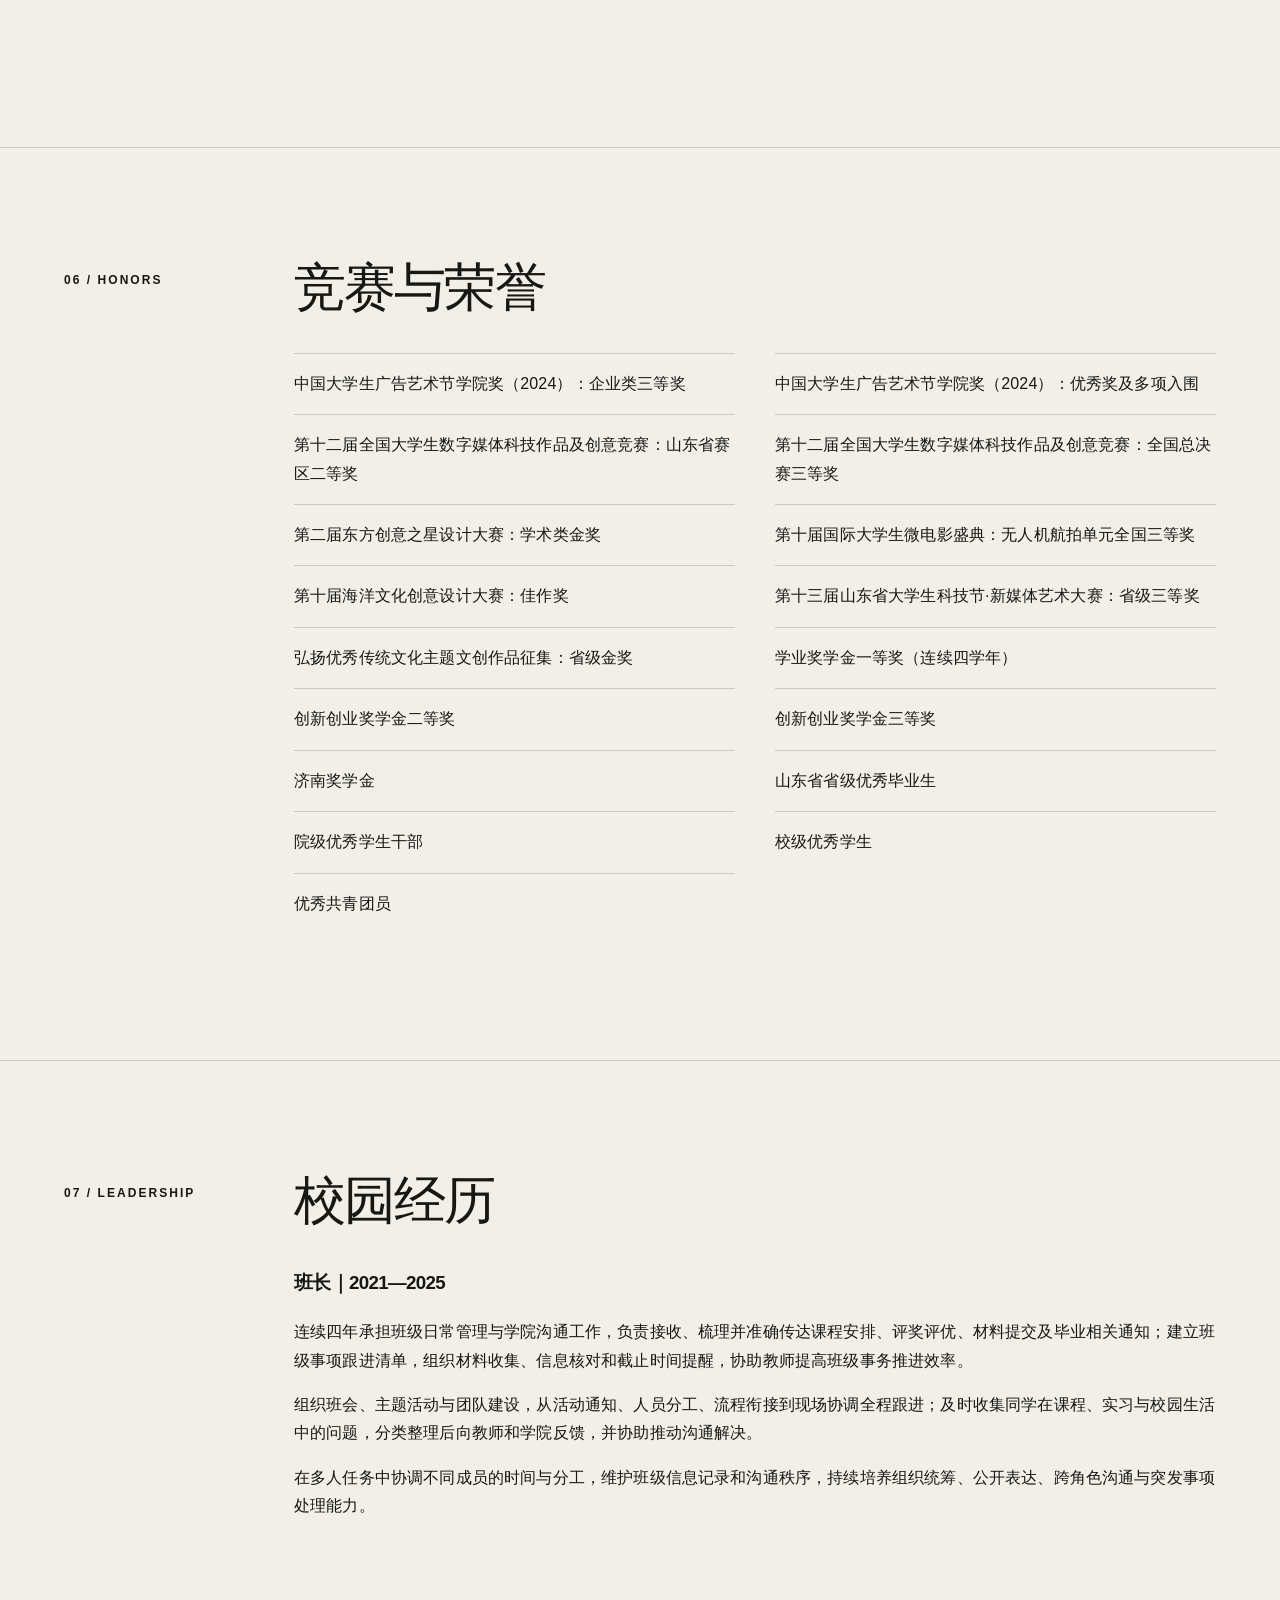
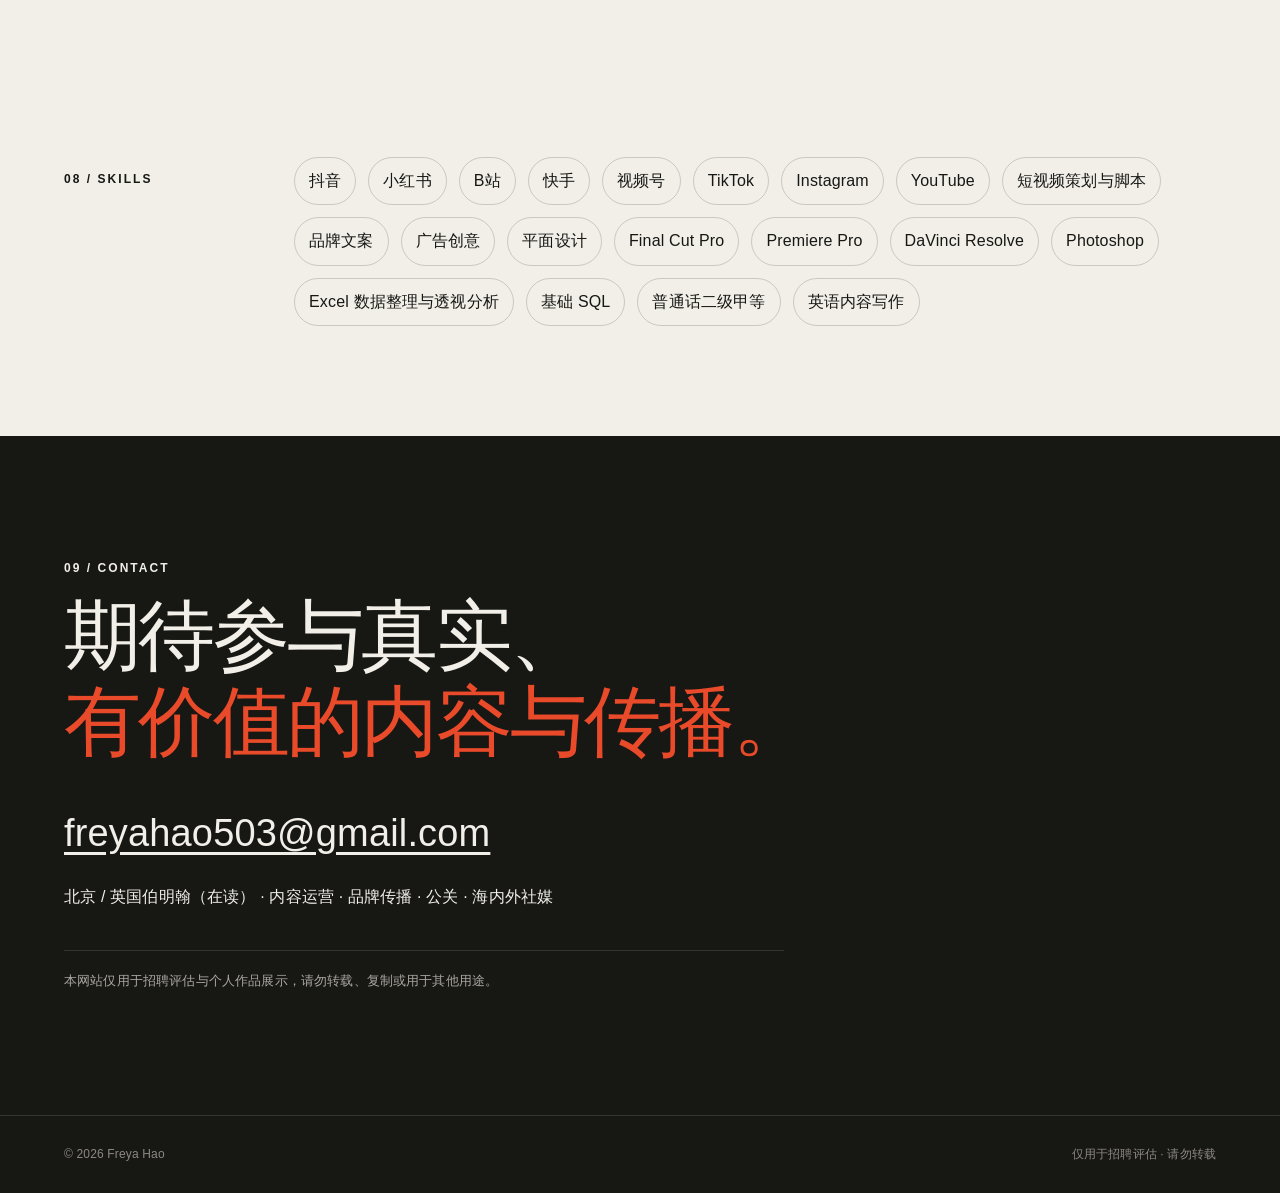
==== commit 5242d258: "Add files via upload" ====
--- a/index.html
+++ b/index.html
@@ -43,7 +43,7 @@
         <div class="experience-body">
           <div><strong>品牌社媒监测</strong><p>为宾利等国际豪华汽车品牌提供海外社交媒体监测与运营支持，持续追踪 4 个品牌官方账号在 Instagram 等平台的车型发布、品牌活动及用户互动动态，识别高互动内容与用户关注热点，定期产出社媒监测报告（PPT）。</p></div>
           <div><strong>媒介与 KOL 评估</strong><p>围绕汽车及 AI 产品客户的传播需求，持续开展媒体与 KOL 资源调研，从粉丝量、内容调性、互动率、报价及品牌契合度等维度筛选并评估媒体视频号及素人 KOL，为传播资源选择与投放决策提供参考。</p></div>
-          <div><strong>全平台传播监测</strong><p>参与 AI 产品发布会及品牌传播项目，监测科技媒体、自媒体及微博、小红书、抖音、B站等主流平台，系统收集并整理媒体报道、KOL 发布与 UGC 内容，复盘传播覆盖、内容反馈及舆情表现。</p></div>
+          <div><strong>阶跃终端发布会传播监测</strong><p>参与 2026 年 7 月 13 日阶跃终端品牌暨新一代智能体战略发布会的传播监测。围绕公开发布的 STEPX、Step AOS、个人智能体 Amoo 与 STEPX Neo 等信息，系统整理科技媒体、自媒体及微博、小红书、抖音、B站等平台的媒体报道、KOL 发布、UGC 内容与用户评论，完成情绪分类、关键词提取和话题归纳，复盘传播覆盖、内容反馈及舆情表现。</p></div>
           <div><strong>用户洞察与舆情分析</strong><p>整理并分析发布会及品牌活动产生的数百条用户评论，通过情绪分类、高频关键词及核心话题提取，识别用户关注趋势与潜在舆情风险，输出分析结论，为品牌内容优化和社区互动策略提供参考。</p></div>
         </div>
         <p class="confidential-note">因客户及公司信息保密要求，本经历仅展示职责概述，不公开报告、数据、名单、报价及工作源文件。</p>
